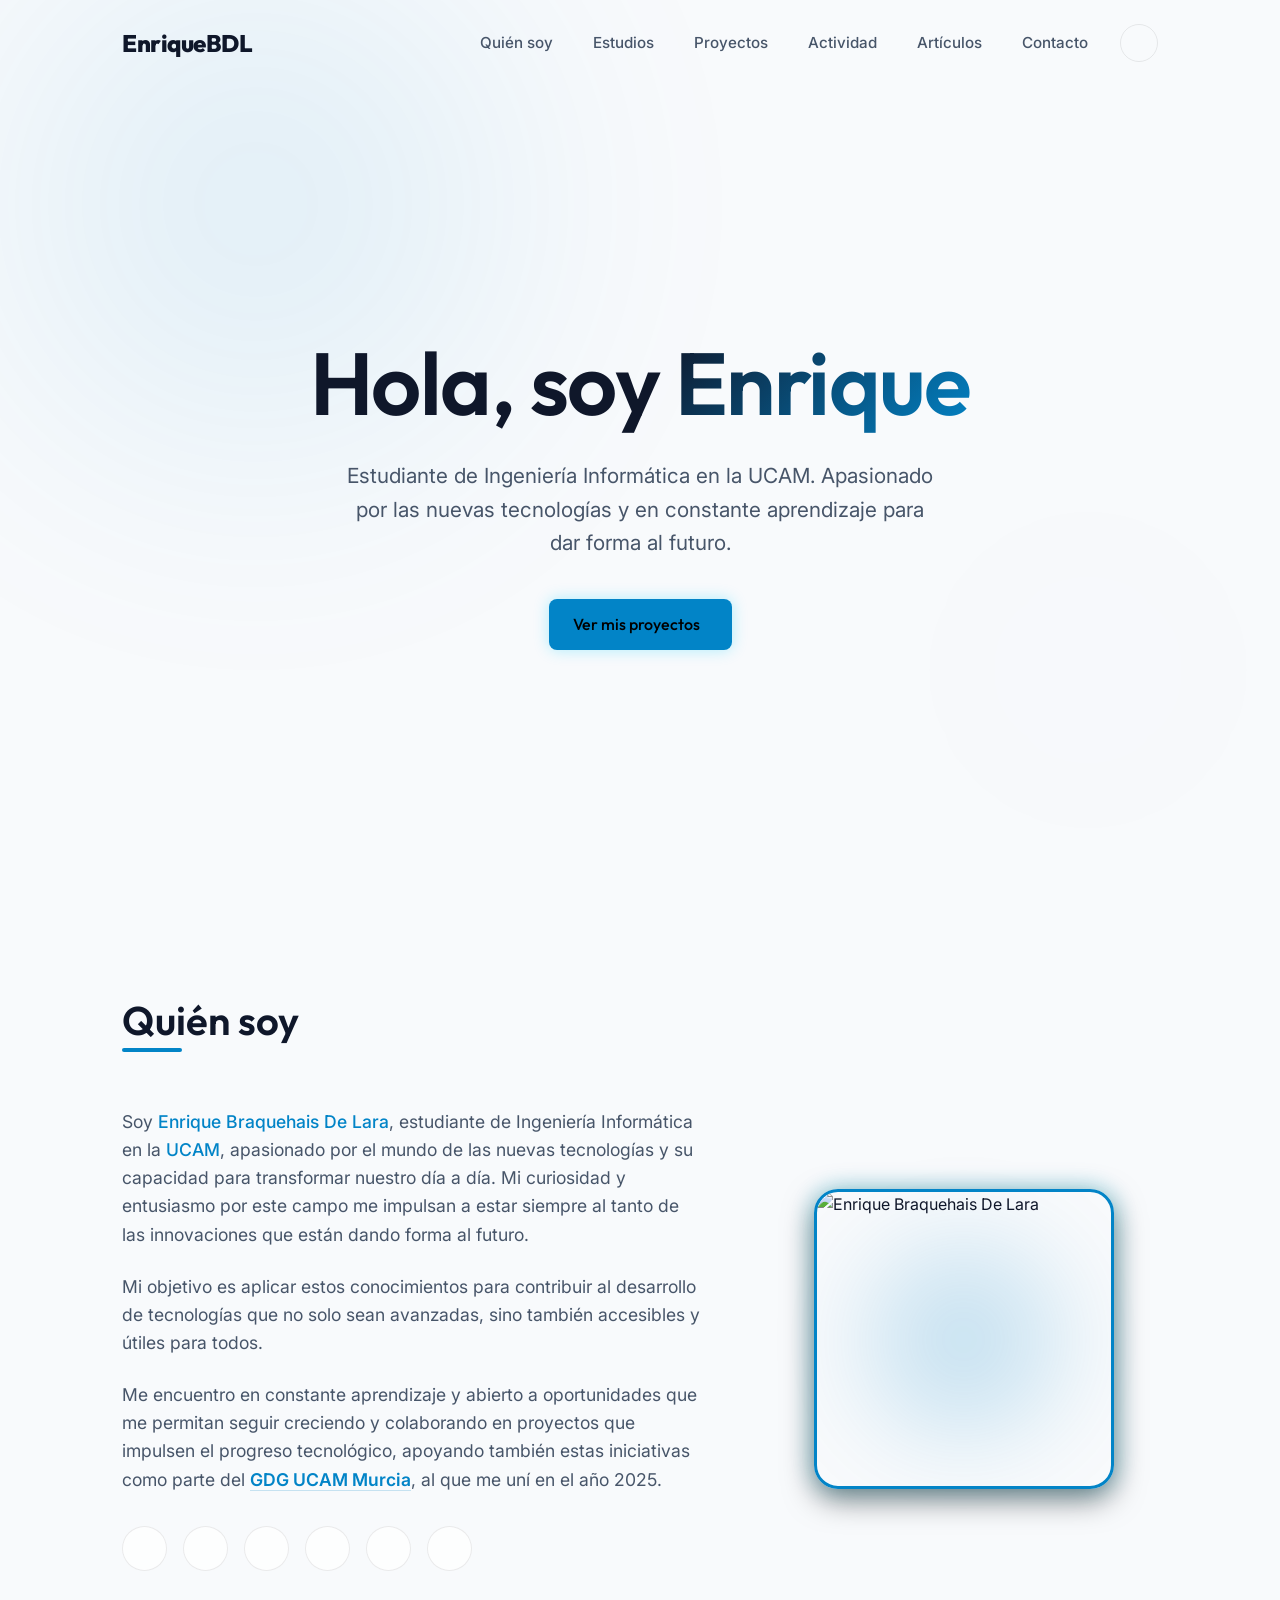
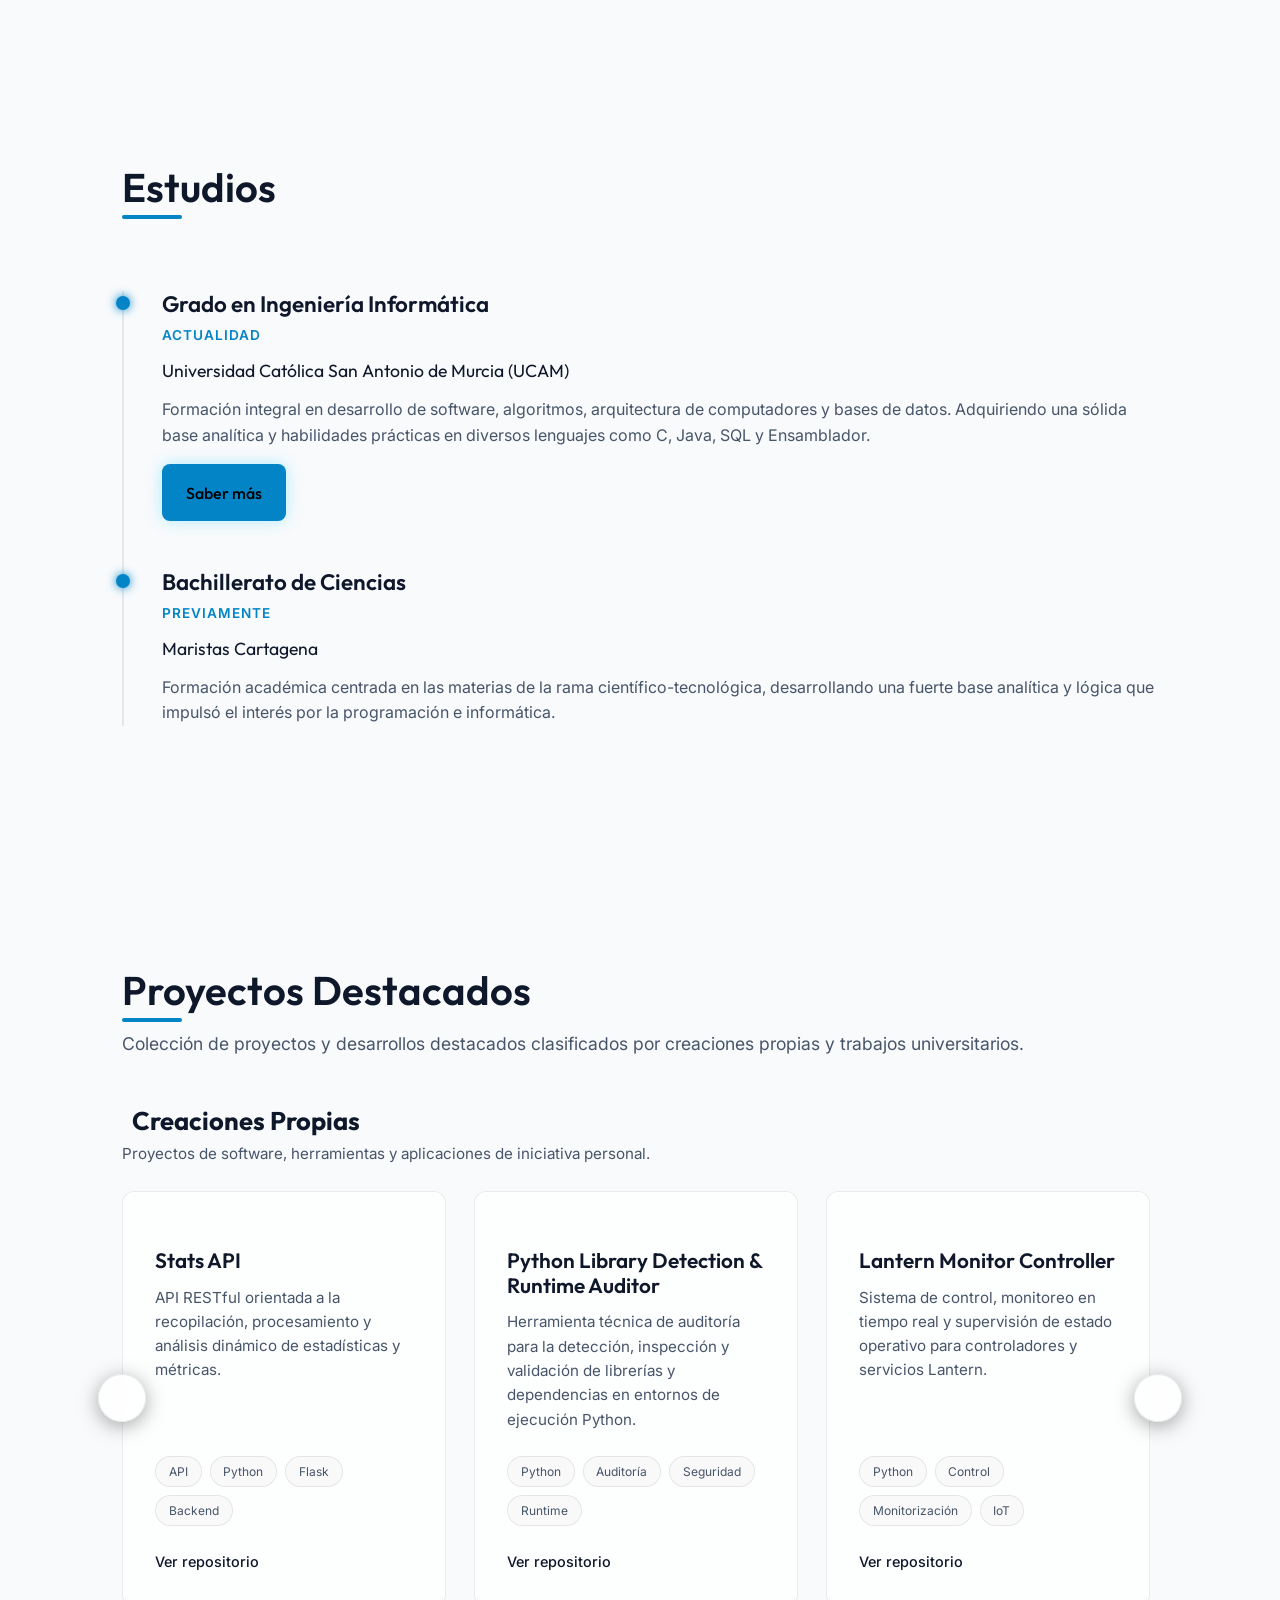
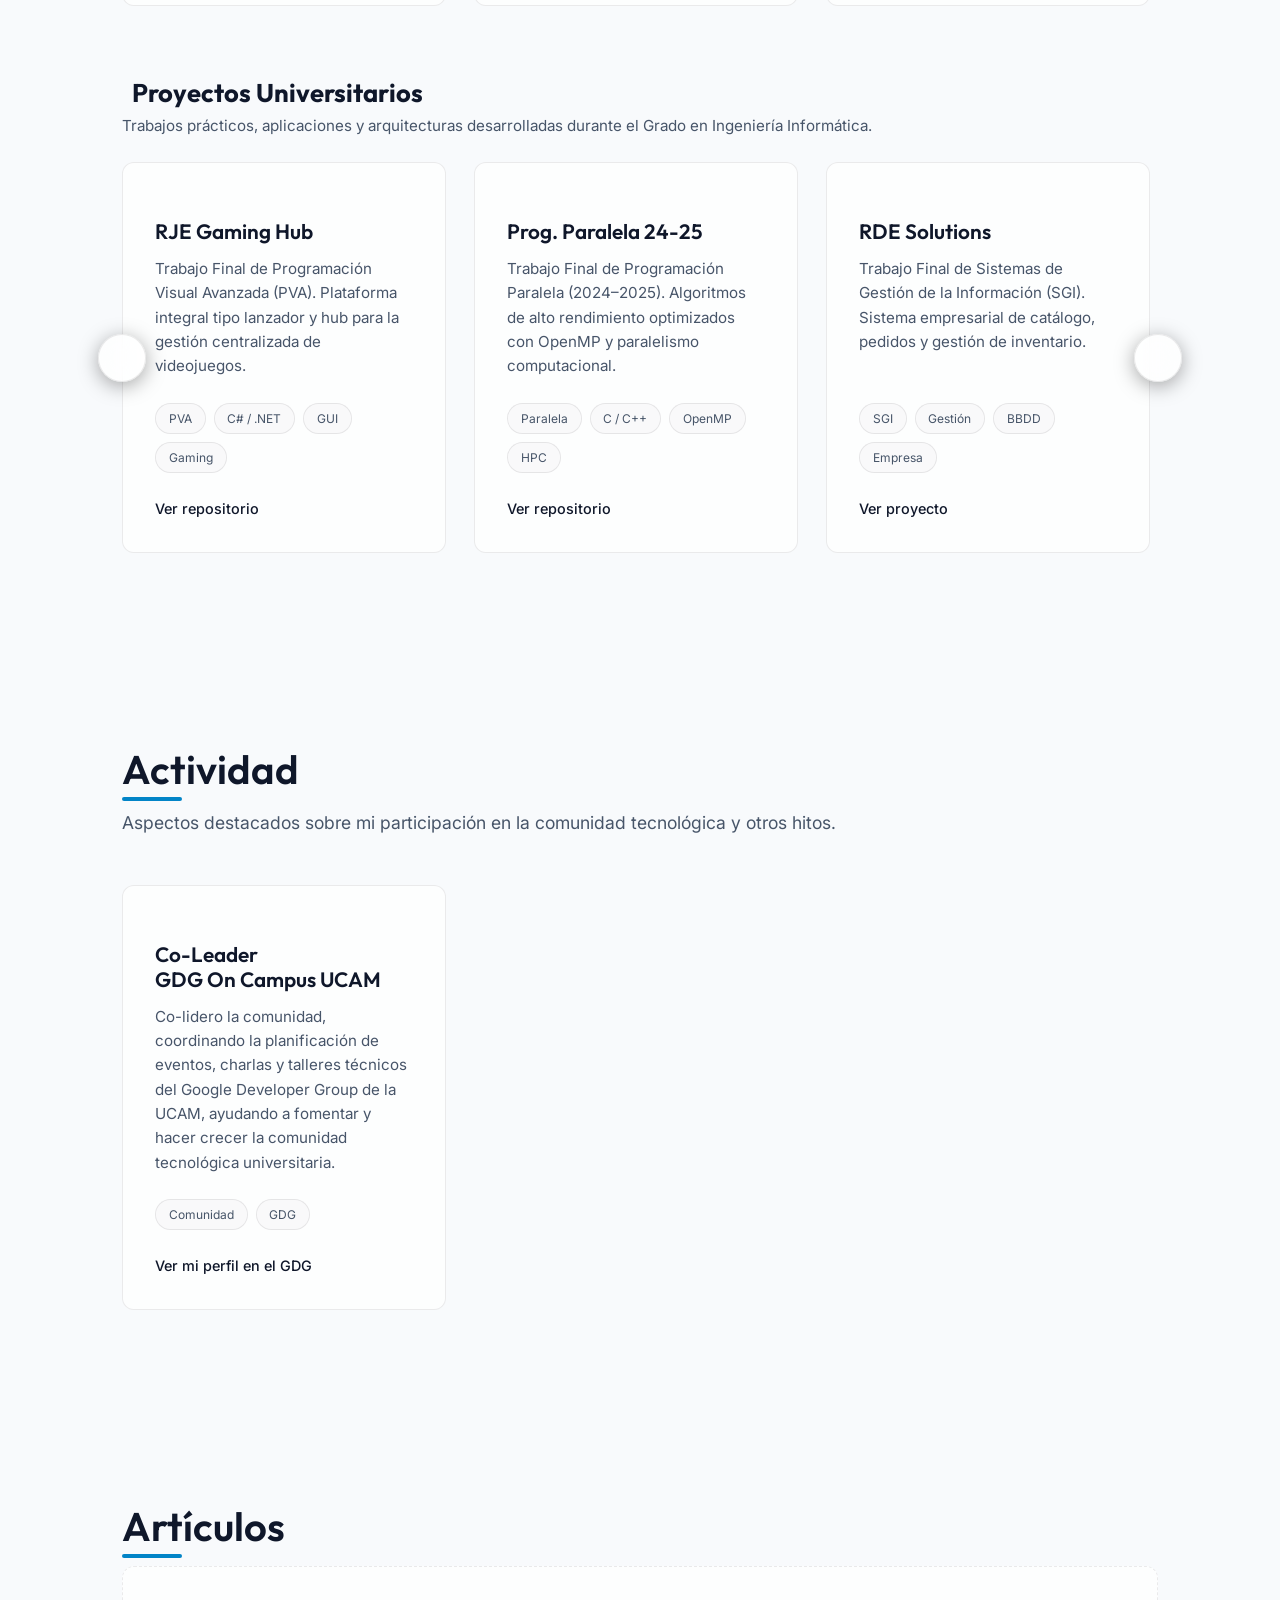
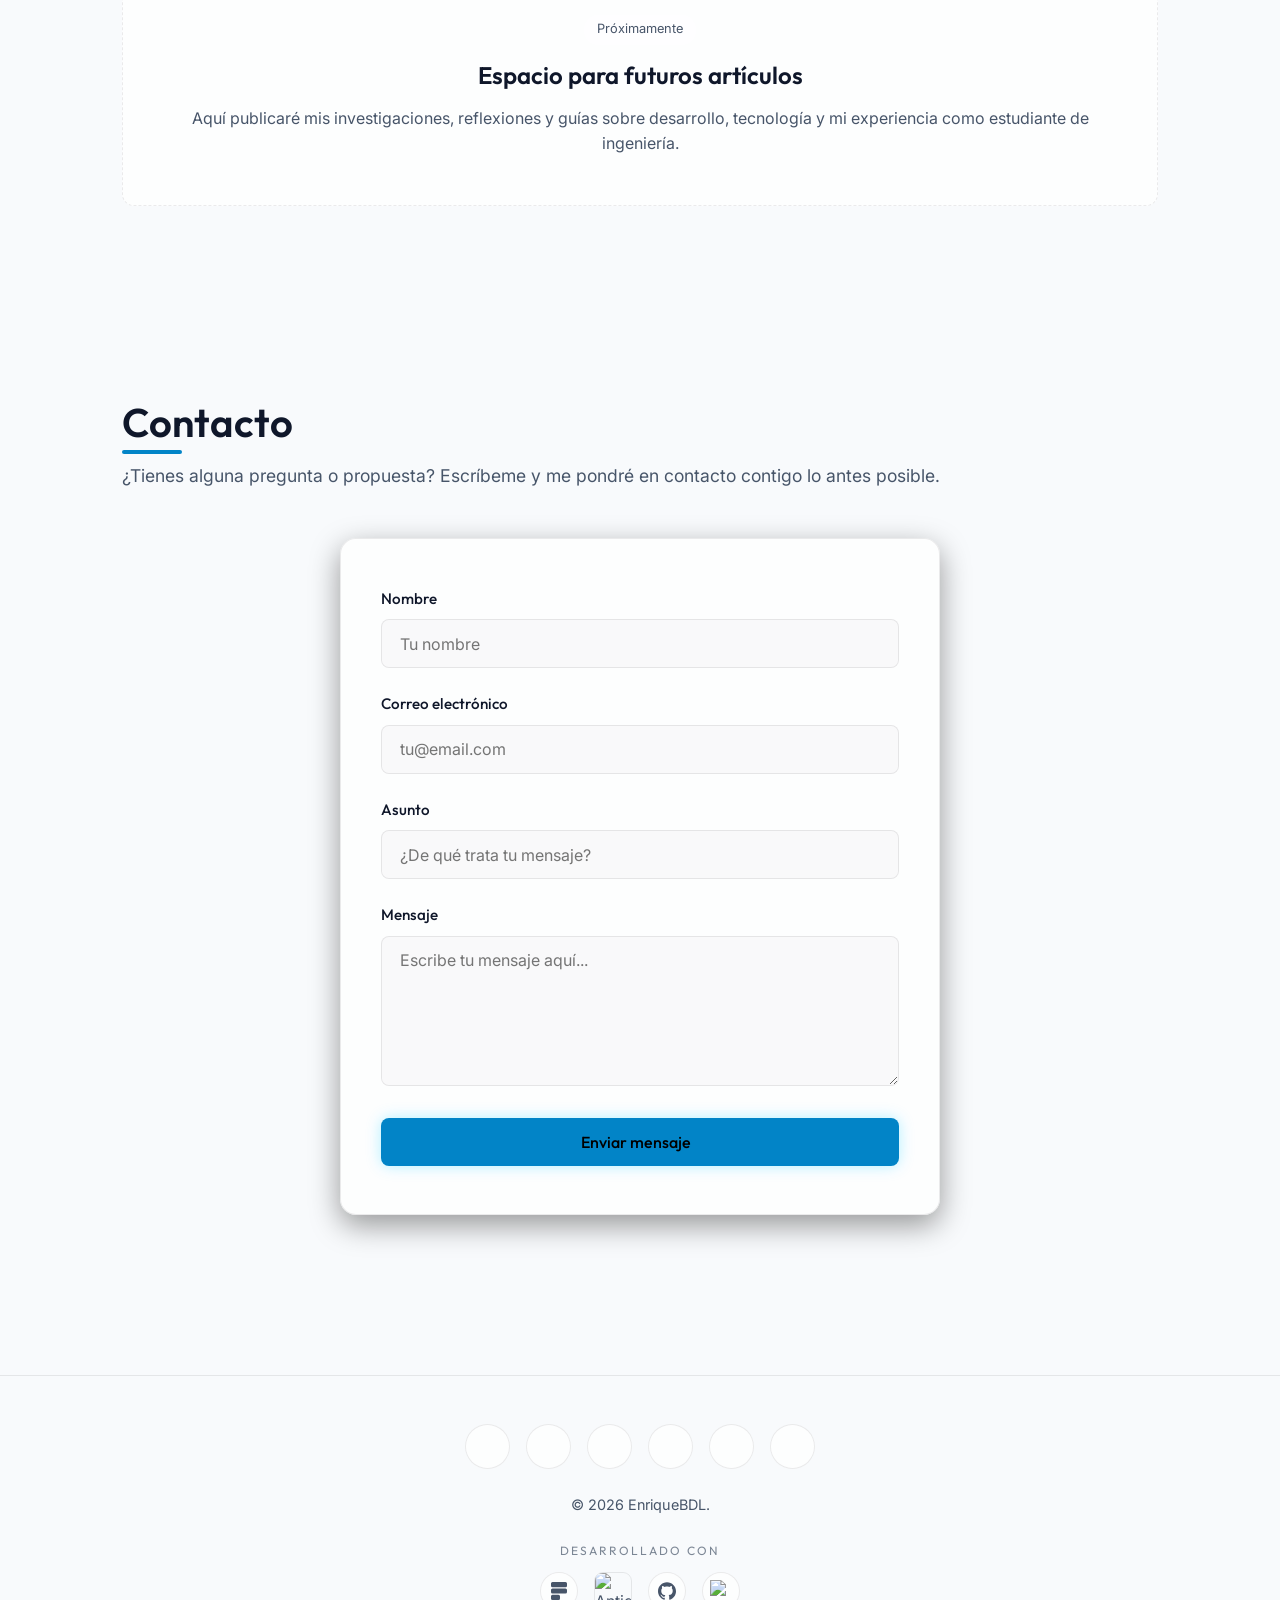
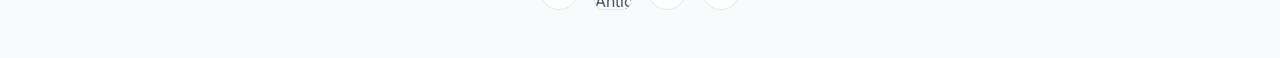
==== index.html @ fced9408 "Carruseles de proyectos" ====
<!DOCTYPE html>
<html lang="es">
<head>
    <meta charset="UTF-8">
    <meta name="viewport" content="width=device-width, initial-scale=1.0">
    <meta name="google-site-verification" content="qjMuYyLEPL7rOEUBY7zknfcZMMpp12Btb8fHAVm2Zhs" />
    <title>Enrique Braquehais De Lara | Portfolio y Perfil de Ingeniería Informática</title>
    <meta name="description" content="Portfolio oficial de Enrique Braquehais De Lara, estudiante de Ingeniería Informática en la UCAM. Explora proyectos técnicos, código en GitHub y trayectoria profesional.">
    <meta name="robots" content="index, follow, max-image-preview:large, max-snippet:-1, max-video-preview:-1">
    <link rel="canonical" href="https://enriquebdel.github.io/">

    <link rel="icon" type="image/png" sizes="48x48" href="https://enriquebdel.github.io/Media/Favicons/favicon-48.png">
    <link rel="icon" type="image/png" sizes="96x96" href="https://enriquebdel.github.io/Media/Favicons/favicon-96.png">
    <link rel="icon" type="image/png" sizes="192x192" href="https://enriquebdel.github.io/Media/Favicons/favicon-192.png">
    <link rel="icon" type="image/svg+xml" href="https://enriquebdel.github.io/Media/Favicons/favicon.svg">
    <link rel="apple-touch-icon" sizes="180x180" href="https://enriquebdel.github.io/Media/Favicons/apple-touch-icon.png">
    <link rel="shortcut icon" href="https://enriquebdel.github.io/Media/Favicons/favicon.ico">

    <meta property="og:type" content="profile">
    <meta property="og:locale" content="es_ES">
    <meta property="og:site_name" content="EnriqueBDL">
    <meta property="og:title" content="Enrique Braquehais De Lara | Portfolio y Perfil de Ingeniería Informática">
    <meta property="og:description" content="Portfolio oficial de Enrique Braquehais De Lara, estudiante de Ingeniería Informática en la UCAM. Explora proyectos técnicos, código en GitHub y perfil profesional.">
    <meta property="og:url" content="https://enriquebdel.github.io/">
    <meta property="og:image" content="https://enriquebdel.github.io/Media/Favicons/favicon-512.png">

    <meta name="twitter:card" content="summary_large_image">
    <meta name="twitter:site" content="@Enrique_BDL">
    <meta name="twitter:creator" content="@Enrique_BDL">
    <meta name="twitter:title" content="Enrique Braquehais De Lara | Portfolio y Perfil de Ingeniería Informática">
    <meta name="twitter:description" content="Portfolio oficial de Enrique Braquehais De Lara, estudiante de Ingeniería Informática en la UCAM.">
    <meta name="twitter:image" content="https://enriquebdel.github.io/Media/Favicons/favicon-512.png">

    <script type="application/ld+json">
    {
      "@context": "https://schema.org/",
      "@type": "Person",
      "name": "Enrique Braquehais De Lara",
      "alternateName": ["EnriqueBDL", "Enrique BDL"],
      "jobTitle": "Estudiante de Ingeniería Informática",
      "url": "https://enriquebdel.github.io/",
      "image": "https://encrypted-tbn0.gstatic.com/images?q=tbn:ANd9GcTKxrqDm2z5ap1THlOTz6x0X0Fo3TgKrpAV8KpBBpS99w&s=10",
      "alumniOf": {
        "@type": "CollegeOrUniversity",
        "name": "Universidad Católica San Antonio de Murcia (UCAM)"
      },
      "sameAs": [
        "https://github.com/EnriqueBDeL",
        "https://www.linkedin.com/in/enrique-braquehais-de-lara-6140a1268",
        "https://x.com/Enrique_BDL",
        "https://youtube.com/@enrique_bdl",
        "https://instagram.com/enrique__bl",
        "https://enriquebdl.taplink.ws/"
      ]
    }
    </script>
    <link rel="preconnect" href="https://fonts.googleapis.com">
    <link rel="preconnect" href="https://fonts.gstatic.com" crossorigin>
    <link href="https://fonts.googleapis.com/css2?family=Inter:wght@300;400;500&family=Outfit:wght@400;600;800&display=swap" rel="stylesheet">
    <script src="https://unpkg.com/@phosphor-icons/web"></script>
    <script src="Scripts/main.js" defer></script>
    <link rel="stylesheet" href="Estilo/styles.css">
</head>
<body>
    <aside class="dynamic-background">
        <span class="glow glow-1"></span>
        <span class="glow glow-2"></span>
    </aside>

    <nav class="navbar">
        <section class="nav-container">
            <a href="#" class="logo">EnriqueBDL</a>
            <section class="nav-right">
                <ul class="nav-links">
                    <li><a href="#quien-soy">Quién soy</a></li>
                    <li><a href="#estudios">Estudios</a></li>
                    <li><a href="#proyectos">Proyectos</a></li>
                    <li><a href="#actividad">Actividad</a></li>
                    <li><a href="#articulos">Artículos</a></li>
                    <li><a href="#contacto">Contacto</a></li>
                </ul>
                <button id="theme-toggle" class="theme-toggle-btn" aria-label="Cambiar tema">
                    <i class="ph ph-moon"></i>
                </button>
            </section>
        </section>
    </nav>

    <main>
        <section id="hero" class="hero fade-in">
            <header class="hero-content">
                <h1 class="hero-title">Hola, soy <span class="highlight">Enrique</span></h1>
                <p class="hero-subtitle">Estudiante de Ingeniería Informática en la UCAM. Apasionado por las nuevas tecnologías y en constante aprendizaje para dar forma al futuro.</p>
                <nav class="hero-cta">
                    <a href="#proyectos" class="btn btn-primary">Ver mis proyectos <i class="ph ph-arrow-right"></i></a>
                </nav>
            </header>
        </section>

        <section id="quien-soy" class="section fade-in">
            <article class="section-container">
                <h2 class="section-title">Quién soy</h2>
                <section class="about-grid">
                    <article class="about-text">
                        <p>Soy <strong>Enrique Braquehais <span id="easter-egg-trigger">D</span>e Lara</strong>, estudiante de Ingeniería Informática en la <strong>UCAM</strong>, apasionado por el mundo de las nuevas tecnologías y su capacidad para transformar nuestro día a día. Mi curiosidad y entusiasmo por este campo me impulsan a estar siempre al tanto de las innovaciones que están dando forma al futuro.</p>
                        <p>Mi objetivo es aplicar estos conocimientos para contribuir al desarrollo de tecnologías que no solo sean avanzadas, sino también accesibles y útiles para todos.</p>
                        <p>Me encuentro en constante aprendizaje y abierto a oportunidades que me permitan seguir creciendo y colaborando en proyectos que impulsen el progreso tecnológico, apoyando también estas iniciativas como parte del <a href="https://gdg.community.dev/gdg-on-campus-ucam-murcia-spain/" target="_blank" rel="noopener noreferrer">GDG UCAM Murcia</a>, al que me uní en el año 2025.</p>
                        <nav class="social-links">
                            <a href="https://github.com/EnriqueBDeL" target="_blank" title="GitHub"><i class="ph ph-github-logo"></i></a>
                            <a href="https://www.linkedin.com/in/enrique-braquehais-de-lara-6140a1268" target="_blank" title="LinkedIn"><i class="ph ph-linkedin-logo"></i></a>
                            <a href="https://x.com/Enrique_BDL" target="_blank" title="Twitter / X"><i class="ph ph-twitter-logo"></i></a>
                            <a href="https://instagram.com/enrique__bl" target="_blank" title="Instagram"><i class="ph ph-instagram-logo"></i></a>
                            <a href="https://youtube.com/@enrique_bdl" target="_blank" title="YouTube"><i class="ph ph-youtube-logo"></i></a>
                            <a href="https://enriquebdl.taplink.ws/" target="_blank" title="Taplink"><i class="ph ph-link"></i></a>
                        </nav>
                    </article>
                    <aside class="about-image-container">
                        <span class="about-image-glow"></span>
                        <img src="https://encrypted-tbn0.gstatic.com/images?q=tbn:ANd9GcTKxrqDm2z5ap1THlOTz6x0X0Fo3TgKrpAV8KpBBpS99w&s=10" alt="Enrique Braquehais De Lara" class="about-profile-img">
                    </aside>
                </section>
            </article>
        </section>

        <section id="estudios" class="section fade-in">
            <article class="section-container">
                <h2 class="section-title">Estudios</h2>
                <section class="timeline">
                    <article class="timeline-item">
                        <span class="timeline-dot"></span>
                        <section class="timeline-content">
                            <h3>Grado en Ingeniería Informática</h3>
                            <time class="timeline-date">Actualidad</time>
                            <h4>Universidad Católica San Antonio de Murcia (UCAM)</h4>
                            <p>Formación integral en desarrollo de software, algoritmos, arquitectura de computadores y bases de datos. Adquiriendo una sólida base analítica y habilidades prácticas en diversos lenguajes como C, Java, SQL y Ensamblador.</p>
                            <a href="Estructura/universidad.html" class="btn btn-primary timeline-cta-btn">Saber más <i class="ph ph-arrow-right"></i></a>
                        </section>
                    </article>
                    <article class="timeline-item">
                        <span class="timeline-dot"></span>
                        <section class="timeline-content">
                            <h3>Bachillerato de Ciencias</h3>
                            <time class="timeline-date">Previamente</time>
                            <h4>Maristas Cartagena</h4>
                            <p>Formación académica centrada en las materias de la rama científico-tecnológica, desarrollando una fuerte base analítica y lógica que impulsó el interés por la programación e informática.</p>
                        </section>
                    </article>
                </section>
            </article>
        </section>

        <section id="proyectos" class="section fade-in">
            <article class="section-container">
                <h2 class="section-title">Proyectos Destacados</h2>
                <p class="section-subtitle">Colección de proyectos y desarrollos destacados clasificados por creaciones propias y trabajos universitarios.</p>

                <!-- Carrusel 1: Creaciones Propias -->
                <section class="projects-carousel-wrapper">
                    <header class="carousel-section-header">
                        <section class="carousel-heading-group">
                            <h3 class="carousel-section-title"><i class="ph ph-sparkle"></i> Creaciones Propias</h3>
                            <p class="carousel-section-desc">Proyectos de software, herramientas y aplicaciones de iniciativa personal.</p>
                        </section>
                    </header>

                    <section class="carousel-viewport-wrapper">
                        <button type="button" class="carousel-btn prev" data-carousel="carousel-propias" aria-label="Proyecto anterior">
                            <i class="ph ph-caret-left"></i>
                        </button>

                        <section class="projects-carousel" id="carousel-propias" data-autoplay="true" data-autoplay-speed="4500" aria-label="Carrusel de creaciones propias">
                            <section class="projects-carousel-track">
                                <article class="project-card">
                                    <figure class="project-icon"><i class="ph ph-chart-line-up"></i></figure>
                                    <h3>Stats API</h3>
                                    <p>API RESTful orientada a la recopilación, procesamiento y análisis dinámico de estadísticas y métricas.</p>
                                    <aside class="project-tags">
                                        <span>API</span><span>Python</span><span>Flask</span><span>Backend</span>
                                    </aside>
                                    <a href="https://github.com/EnriqueBDeL/stats-api" target="_blank" rel="noopener noreferrer" class="project-link">Ver repositorio <i class="ph ph-arrow-up-right"></i></a>
                                </article>

                                <article class="project-card">
                                    <figure class="project-icon"><i class="ph ph-shield-check"></i></figure>
                                    <h3>Python Library Detection & Runtime Auditor</h3>
                                    <p>Herramienta técnica de auditoría para la detección, inspección y validación de librerías y dependencias en entornos de ejecución Python.</p>
                                    <aside class="project-tags">
                                        <span>Python</span><span>Auditoría</span><span>Seguridad</span><span>Runtime</span>
                                    </aside>
                                    <a href="https://github.com/EnriqueBDeL/Python-Library-Detection-Runtime-Auditor" target="_blank" rel="noopener noreferrer" class="project-link">Ver repositorio <i class="ph ph-arrow-up-right"></i></a>
                                </article>

                                <article class="project-card">
                                    <figure class="project-icon"><i class="ph ph-sliders-horizontal"></i></figure>
                                    <h3>Lantern Monitor Controller</h3>
                                    <p>Sistema de control, monitoreo en tiempo real y supervisión de estado operativo para controladores y servicios Lantern.</p>
                                    <aside class="project-tags">
                                        <span>Python</span><span>Control</span><span>Monitorización</span><span>IoT</span>
                                    </aside>
                                    <a href="https://github.com/EnriqueBDeL/Lantern-Monitor-Controller" target="_blank" rel="noopener noreferrer" class="project-link">Ver repositorio <i class="ph ph-arrow-up-right"></i></a>
                                </article>

                                <article class="project-card">
                                    <figure class="project-icon"><i class="ph ph-globe"></i></figure>
                                    <h3>EB Web</h3>
                                    <p>Sitio web y portfolio personal oficial de ingeniería informática, con arquitectura semántica HTML5, modo oscuro/claro y alto rendimiento.</p>
                                    <aside class="project-tags">
                                        <span>HTML5</span><span>CSS3</span><span>JavaScript</span><span>Portfolio</span>
                                    </aside>
                                    <a href="https://github.com/EnriqueBDeL/EnriqueBDeL.github.io" target="_blank" rel="noopener noreferrer" class="project-link">Ver repositorio <i class="ph ph-arrow-up-right"></i></a>
                                </article>
                            </section>
                        </section>

                        <button type="button" class="carousel-btn next" data-carousel="carousel-propias" aria-label="Proyecto siguiente">
                            <i class="ph ph-caret-right"></i>
                        </button>
                    </section>
                </section>

                <!-- Carrusel 2: Proyectos Universitarios -->
                <section class="projects-carousel-wrapper">
                    <header class="carousel-section-header">
                        <section class="carousel-heading-group">
                            <h3 class="carousel-section-title"><i class="ph ph-graduation-cap"></i> Proyectos Universitarios</h3>
                            <p class="carousel-section-desc">Trabajos prácticos, aplicaciones y arquitecturas desarrolladas durante el Grado en Ingeniería Informática.</p>
                        </section>
                    </header>

                    <section class="carousel-viewport-wrapper">
                        <button type="button" class="carousel-btn prev" data-carousel="carousel-uni" aria-label="Proyecto anterior">
                            <i class="ph ph-caret-left"></i>
                        </button>

                        <section class="projects-carousel" id="carousel-uni" data-autoplay="true" data-autoplay-speed="4000" aria-label="Carrusel de proyectos universitarios">
                            <section class="projects-carousel-track">
                                <article class="project-card">
                                    <figure class="project-icon"><i class="ph ph-game-controller"></i></figure>
                                    <h3>RJE Gaming Hub</h3>
                                    <p>Trabajo Final de Programación Visual Avanzada (PVA). Plataforma integral tipo lanzador y hub para la gestión centralizada de videojuegos.</p>
                                    <aside class="project-tags">
                                        <span>PVA</span><span>C# / .NET</span><span>GUI</span><span>Gaming</span>
                                    </aside>
                                    <a href="https://github.com/EnriqueBDeL/RJE-Gaming-Hub--Trabajo_Final_PVA-" target="_blank" rel="noopener noreferrer" class="project-link">Ver repositorio <i class="ph ph-arrow-up-right"></i></a>
                                </article>

                                <article class="project-card">
                                    <figure class="project-icon"><i class="ph ph-cpu"></i></figure>
                                    <h3>Prog. Paralela 24-25</h3>
                                    <p>Trabajo Final de Programación Paralela (2024–2025). Algoritmos de alto rendimiento optimizados con OpenMP y paralelismo computacional.</p>
                                    <aside class="project-tags">
                                        <span>Paralela</span><span>C / C++</span><span>OpenMP</span><span>HPC</span>
                                    </aside>
                                    <a href="https://github.com/EnriqueBDeL/Trabajo-Final-Programacion-Paralela-2024--2025" target="_blank" rel="noopener noreferrer" class="project-link">Ver repositorio <i class="ph ph-arrow-up-right"></i></a>
                                </article>

                                <article class="project-card">
                                    <figure class="project-icon"><i class="ph ph-shopping-cart"></i></figure>
                                    <h3>RDE Solutions</h3>
                                    <p>Trabajo Final de Sistemas de Gestión de la Información (SGI). Sistema empresarial de catálogo, pedidos y gestión de inventario.</p>
                                    <aside class="project-tags">
                                        <span>SGI</span><span>Gestión</span><span>BBDD</span><span>Empresa</span>
                                    </aside>
                                    <a href="https://github.com/EnriqueBDeL/RDE-Solutions--Trabajo-Final-SGI" target="_blank" rel="noopener noreferrer" class="project-link">Ver proyecto <i class="ph ph-arrow-up-right"></i></a>
                                </article>

                                <article class="project-card">
                                    <figure class="project-icon"><i class="ph ph-brain"></i></figure>
                                    <h3>Sistemas Inteligentes</h3>
                                    <p>Práctica Final de Inteligencia Artificial centrada en algoritmos de búsqueda heurística, optimización y toma de decisiones.</p>
                                    <aside class="project-tags">
                                        <span>IA</span><span>Heurística</span><span>Algoritmos</span><span>Sistemas Inteligentes</span>
                                    </aside>
                                    <a href="https://github.com/EnriqueBDeL/Practica-Final-Sistemas-Inteligentes" target="_blank" rel="noopener noreferrer" class="project-link">Ver repositorio <i class="ph ph-arrow-up-right"></i></a>
                                </article>

                                <article class="project-card">
                                    <figure class="project-icon"><i class="ph ph-clock"></i></figure>
                                    <h3>Cronixis</h3>
                                    <p>Trabajo Final de Soluciones Informáticas para la Empresa (SIE). Plataforma de gestión, asignación de tareas y planificación temporal.</p>
                                    <aside class="project-tags">
                                        <span>SIE</span><span>Productividad</span><span>Planificación</span><span>Empresa</span>
                                    </aside>
                                    <a href="https://github.com/EnriqueBDeL/Cronixis--Trabajo-Final-SIE" target="_blank" rel="noopener noreferrer" class="project-link">Ver proyecto <i class="ph ph-arrow-up-right"></i></a>
                                </article>

                                <article class="project-card">
                                    <figure class="project-icon"><i class="ph ph-soccer-ball"></i></figure>
                                    <h3>App Club Football</h3>
                                    <p>Trabajo Final de Programación Orientada a Objetos (POO). Sistema estructurado para la administración deportiva de plantillas y clubes.</p>
                                    <aside class="project-tags">
                                        <span>POO</span><span>Java</span><span>Patrones de Diseño</span><span>Gestión</span>
                                    </aside>
                                    <a href="https://github.com/EnriqueBDeL/Trabajo-Final-POO" target="_blank" rel="noopener noreferrer" class="project-link">Ver repositorio <i class="ph ph-arrow-up-right"></i></a>
                                </article>

                                <article class="project-card">
                                    <figure class="project-icon"><i class="ph ph-network"></i></figure>
                                    <h3>Trabajo Final DAD1</h3>
                                    <p>Trabajo Final de Desarrollo de Aplicaciones Distribuidas 1. Comunicación en red distribuida y arquitectura cliente-servidor mediante sockets.</p>
                                    <aside class="project-tags">
                                        <span>DAD1</span><span>Sockets</span><span>Java</span><span>Distribuido</span>
                                    </aside>
                                    <a href="https://github.com/EnriqueBDeL/Trabajo-Final-DAD1" target="_blank" rel="noopener noreferrer" class="project-link">Ver repositorio <i class="ph ph-arrow-up-right"></i></a>
                                </article>

                                <article class="project-card">
                                    <figure class="project-icon"><i class="ph ph-plugs-connected"></i></figure>
                                    <h3>Práctica RMI</h3>
                                    <p>Sistema distribuido basado en Remote Method Invocation (RMI) en Java para invocación y concurrencia de métodos remotos.</p>
                                    <aside class="project-tags">
                                        <span>Java RMI</span><span>Distribuido</span><span>RPC</span><span>Concurrencia</span>
                                    </aside>
                                    <a href="https://github.com/EnriqueBDeL/Practica-RMI" target="_blank" rel="noopener noreferrer" class="project-link">Ver repositorio <i class="ph ph-arrow-up-right"></i></a>
                                </article>

                                <article class="project-card">
                                    <figure class="project-icon"><i class="ph ph-tree-structure"></i></figure>
                                    <h3>Proyecto Final DAD2</h3>
                                    <p>Trabajo Final de Desarrollo de Aplicaciones Distribuidas 2. Arquitectura orientada a servicios, persistencia y comunicación distribuida avanzada.</p>
                                    <aside class="project-tags">
                                        <span>DAD2</span><span>Arquitectura Distribuida</span><span>Backend</span><span>Servicios</span>
                                    </aside>
                                    <a href="https://github.com/EnriqueBDeL/Proyecto-Final-DAD2" target="_blank" rel="noopener noreferrer" class="project-link">Ver repositorio <i class="ph ph-arrow-up-right"></i></a>
                                </article>

                                <article class="project-card">
                                    <figure class="project-icon"><i class="ph ph-cloud-check"></i></figure>
                                    <h3>Proyecto Final DAD2 SW-REST</h3>
                                    <p>Implementación de servicios web RESTful distribuidos con contratos de API, autenticación y persistencia de datos.</p>
                                    <aside class="project-tags">
                                        <span>DAD2</span><span>REST API</span><span>Web Services</span><span>HTTP / JSON</span>
                                    </aside>
                                    <a href="https://github.com/EnriqueBDeL/Proyecto-Final-DAD2-SW-REST" target="_blank" rel="noopener noreferrer" class="project-link">Ver repositorio <i class="ph ph-arrow-up-right"></i></a>
                                </article>

                                <article class="project-card">
                                    <figure class="project-icon"><i class="ph ph-lightning"></i></figure>
                                    <h3>Prog. Paralela 25-26</h3>
                                    <p>Trabajo Final de Programación Paralela (2025–2026). Aceleración computacional avanzada sobre GPU con CUDA y optimizaciones en memoria compartida.</p>
                                    <aside class="project-tags">
                                        <span>Paralela</span><span>CUDA</span><span>OpenMP</span><span>GPU Computing</span>
                                    </aside>
                                    <a href="https://github.com/EnriqueBDeL/Trabajo-Final-Programacion-Paralela-2025--2026" target="_blank" rel="noopener noreferrer" class="project-link">Ver repositorio <i class="ph ph-arrow-up-right"></i></a>
                                </article>
                            </section>
                        </section>

                        <button type="button" class="carousel-btn next" data-carousel="carousel-uni" aria-label="Proyecto siguiente">
                            <i class="ph ph-caret-right"></i>
                        </button>
                    </section>
                </section>
            </article>
        </section>

        <section id="actividad" class="section fade-in">
            <article class="section-container">
                <h2 class="section-title">Actividad</h2>
                <p class="section-subtitle">Aspectos destacados sobre mi participación en la comunidad tecnológica y otros hitos.</p>
                <section class="projects-grid">
                    <article class="project-card">
                        <figure class="project-icon"><i class="ph ph-users-three"></i></figure>
                        <h3>Co-Leader <br> GDG On Campus UCAM</h3>
                        <p>Co-lidero la comunidad, coordinando la planificación de eventos, charlas y talleres técnicos del Google Developer Group de la UCAM, ayudando a fomentar y hacer crecer la comunidad tecnológica universitaria.</p>
                        <aside class="project-tags">
                            <span>Comunidad</span><span>GDG</span>
                        </aside>
                        <a href="Estructura/gdg.html" class="project-link">Ver mi perfil en el GDG <i class="ph ph-arrow-right"></i></a>
                    </article>
                </section>
            </article>
        </section>

        <section id="articulos" class="section fade-in">
            <article class="section-container">
                <h2 class="section-title">Artículos</h2>
                <section class="articles-grid">
                    <article class="article-placeholder">
                        <section class="article-content">
                            <time class="article-date">Próximamente</time>
                            <h3>Espacio para futuros artículos</h3>
                            <p>Aquí publicaré mis investigaciones, reflexiones y guías sobre desarrollo, tecnología y mi experiencia como estudiante de ingeniería.</p>
                        </section>
                    </article>
                </section>
            </article>
        </section>

        <section id="contacto" class="section fade-in">
            <article class="section-container">
                <h2 class="section-title">Contacto</h2>
                <p class="section-subtitle">¿Tienes alguna pregunta o propuesta? Escríbeme y me pondré en contacto contigo lo antes posible.</p>
                <section class="contact-container">
                    <form action="https://formspree.io/f/xbdnbegb" method="POST" class="contact-form">
                        <section class="form-group">
                            <label for="name" class="form-label">Nombre</label>
                            <input type="text" id="name" name="name" class="form-input" placeholder="Tu nombre" required>
                        </section>
                        <section class="form-group">
                            <label for="email" class="form-label">Correo electrónico</label>
                            <input type="email" id="email" name="_replyto" class="form-input" placeholder="tu@email.com" required>
                        </section>
                        <section class="form-group">
                            <label for="subject" class="form-label">Asunto</label>
                            <input type="text" id="subject" name="subject" class="form-input" placeholder="¿De qué trata tu mensaje?" required>
                        </section>
                        <section class="form-group">
                            <label for="message" class="form-label">Mensaje</label>
                            <textarea id="message" name="message" class="form-textarea" placeholder="Escribe tu mensaje aquí..." required></textarea>
                        </section>
                        <button type="submit" class="btn btn-primary form-btn">Enviar mensaje <i class="ph ph-paper-plane-tilt"></i></button>
                    </form>
                </section>
            </article>
        </section>
    </main>

    <footer>
        <section class="footer-container">
            <nav class="social-links">
                <a href="https://github.com/EnriqueBDeL" target="_blank" title="GitHub"><i class="ph ph-github-logo"></i></a>
                <a href="https://www.linkedin.com/in/enrique-braquehais-de-lara-6140a1268" target="_blank" title="LinkedIn"><i class="ph ph-linkedin-logo"></i></a>
                <a href="https://x.com/Enrique_BDL" target="_blank" title="Twitter / X"><i class="ph ph-twitter-logo"></i></a>
                <a href="https://instagram.com/enrique__bl" target="_blank" title="Instagram"><i class="ph ph-instagram-logo"></i></a>
                <a href="https://youtube.com/@enrique_bdl" target="_blank" title="YouTube"><i class="ph ph-youtube-logo"></i></a>
                <a href="https://enriquebdl.taplink.ws/" target="_blank" title="Taplink"><i class="ph ph-link"></i></a>
            </nav>
            <p>&copy; 2026 EnriqueBDL. </p>
            <section class="developed-by">
                <span>Desarrollado con</span>
                <section class="tool-logos">
                    <a href="https://formspree.io" target="_blank" title="Formspree">
                        <svg role="img" viewBox="0 0 24 24" xmlns="http://www.w3.org/2000/svg"><title>Formspree</title><path d="M1.333 2a2 2 0 0 1 2-2h17.334a2 2 0 0 1 2 2v2.857a2 2 0 0 1-2 2H3.333a2 2 0 0 1-2-2zm0 8.571a2 2 0 0 1 2-2h17.334a2 2 0 0 1 2 2v2.858a2 2 0 0 1-2 2H3.333a2 2 0 0 1-2-2zm2 6.572a2 2 0 0 0-2 2V22a2 2 0 0 0 2 2h8a2 2 0 0 0 2-2v-2.857a2 2 0 0 0-2-2z"/></svg>
                    </a>
                    <a href="https://antigravity.google/product/antigravity-ide" target="_blank" title="Antigravity IDE" class="antigravity-link">
                        <img src="Media/Footer/antigravity.png" alt="Antigravity IDE">
                    </a>
                    <a href="https://github.com" target="_blank" title="GitHub">
                        <svg role="img" viewBox="0 0 24 24" xmlns="http://www.w3.org/2000/svg"><title>GitHub</title><path d="M12 .297c-6.63 0-12 5.373-12 12 0 5.303 3.438 9.8 8.205 11.385.6.113.82-.258.82-.577 0-.285-.01-1.04-.015-2.04-3.338.724-4.042-1.61-4.042-1.61C4.422 18.07 3.633 17.7 3.633 17.7c-1.087-.744.084-.729.084-.729 1.205.084 1.838 1.236 1.838 1.236 1.07 1.835 2.809 1.305 3.495.998.108-.776.417-1.305.76-1.605-2.665-.3-5.466-1.332-5.466-5.93 0-1.31.465-2.38 1.235-3.22-.135-.303-.54-1.523.105-3.176 0 0 1.005-.322 3.3 1.23.96-.267 1.98-.399 3-.405 1.02.006 2.04.138 3 .405 2.28-1.552 3.285-1.23 3.285-1.23.645 1.653.24 2.873.12 3.176.765.84 1.23 1.91 1.23 3.22 0 4.61-2.805 5.625-5.475 5.92.42.36.81 1.096.81 2.22 0 1.606-.015 2.896-.015 3.286 0 .315.21.69.825.57C20.565 22.092 24 17.592 24 12.297c0-6.627-5.373-12-12-12"/></svg>
                    </a>
                    <a href="https://search.google.com/search-console/about" target="_blank" title="Google Search Console" class="gsc-link">
                        <img src="Media/Footer/google-search-console.png" alt="Google Search Console">
                    </a>
                </section>
            </section>
        </section>
    </footer>

</body>
</html>
---- Estilo/styles.css ----
:root {
    
    --color-bg-dark: #0a0a0c;
    --color-bg-card: rgba(20, 25, 35, 0.6);
    --color-brand-blue: #003366;
    --color-brand-accent: #00d2ff;
    --color-brand-accent-hover: #33ddff;
    --color-text-main: #f0f4f8;
    --color-text-muted: #94a3b8;
    --color-border: rgba(255, 255, 255, 0.08);
    --color-navbar-bg: rgba(10, 10, 12, 0.7);
    --color-bg-card-hover: rgba(25, 30, 45, 0.8);
    --color-border-hover: rgba(255, 255, 255, 0.15);
    --color-badge-bg: rgba(0, 51, 102, 0.5);
    --color-badge-border: rgba(0, 210, 255, 0.3);
    --color-highlight-start: #ffffff;
    
    
    --font-sans: 'Inter', sans-serif;
    --font-heading: 'Outfit', sans-serif;
    
    
    --transition-fast: 0.2s ease;
    --transition-smooth: 0.4s cubic-bezier(0.16, 1, 0.3, 1);
}

:root.light-mode {
    --color-bg-dark: #f8fafc;
    --color-bg-card: rgba(255, 255, 255, 0.75);
    --color-brand-blue: rgba(2, 132, 199, 0.08);
    --color-brand-accent: #0284c7;
    --color-brand-accent-hover: #0369a1;
    --color-text-main: #0f172a;
    --color-text-muted: #475569;
    --color-border: rgba(0, 0, 0, 0.08);
    --color-navbar-bg: rgba(248, 250, 252, 0.85);
    --color-bg-card-hover: rgba(255, 255, 255, 0.95);
    --color-border-hover: rgba(0, 0, 0, 0.12);
    --color-badge-bg: rgba(2, 132, 199, 0.08);
    --color-badge-border: rgba(2, 132, 199, 0.2);
    --color-highlight-start: var(--color-text-main);
}

:root.light-mode .glow {
    opacity: 0.12;
}


* {
    margin: 0;
    padding: 0;
    box-sizing: border-box;
    scroll-behavior: smooth;
}

body {
    font-family: var(--font-sans);
    background-color: var(--color-bg-dark);
    color: var(--color-text-main);
    line-height: 1.6;
    overflow-x: hidden;
    position: relative;
}

h1, h2, h3, h4, h5, h6 {
    font-family: var(--font-heading);
    font-weight: 600;
    line-height: 1.2;
}

a {
    color: inherit;
    text-decoration: none;
    transition: color var(--transition-fast);
}

ul {
    list-style: none;
}


.dynamic-background {
    position: fixed;
    top: 0;
    left: 0;
    width: 100vw;
    height: 100vh;
    z-index: -1;
    overflow: hidden;
    pointer-events: none;
}

.glow {
    position: absolute;
    border-radius: 50%;
    filter: blur(120px);
    opacity: 0.25;
    animation: drift 15s infinite alternate ease-in-out;
}

.glow-1 {
    width: 60vw;
    height: 60vw;
    background: radial-gradient(circle, var(--color-brand-accent) 0%, transparent 70%);
    top: -20%;
    left: -10%;
}

.glow-2 {
    width: 50vw;
    height: 50vw;
    background: radial-gradient(circle, var(--color-brand-blue) 0%, transparent 70%);
    bottom: -10%;
    right: -10%;
    animation-delay: -5s;
}

@keyframes drift {
    0% { transform: translate(0, 0) scale(1); }
    100% { transform: translate(30px, 50px) scale(1.1); }
}


.navbar {
    position: fixed;
    top: 0;
    left: 0;
    width: 100%;
    padding: 1.5rem 0;
    z-index: 100;
    transition: all var(--transition-smooth);
}

.navbar.scrolled {
    padding: 1rem 0;
    background: var(--color-navbar-bg);
    backdrop-filter: blur(12px);
    -webkit-backdrop-filter: blur(12px);
    border-bottom: 1px solid var(--color-border);
}

.nav-container {
    max-width: 1100px;
    margin: 0 auto;
    padding: 0 2rem;
    display: flex;
    justify-content: space-between;
    align-items: center;
}

.logo {
    font-family: var(--font-heading);
    font-size: 1.5rem;
    font-weight: 800;
    letter-spacing: -0.5px;
    color: var(--color-text-main);
}

.nav-right {
    display: flex;
    align-items: center;
    gap: 2rem;
}

.theme-toggle-btn {
    background: transparent;
    border: 1px solid var(--color-border);
    color: var(--color-text-main);
    width: 38px;
    height: 38px;
    border-radius: 50%;
    display: flex;
    align-items: center;
    justify-content: center;
    cursor: pointer;
    font-size: 1.2rem;
    transition: all var(--transition-fast);
    padding: 0;
}

.theme-toggle-btn:hover {
    background: rgba(255, 255, 255, 0.05);
    border-color: var(--color-brand-accent);
    color: var(--color-brand-accent);
    transform: scale(1.05);
}

:root.light-mode .theme-toggle-btn:hover {
    background: rgba(0, 0, 0, 0.05);
}

.nav-links {
    display: flex;
    gap: 2.5rem;
}

.nav-links a {
    font-size: 0.95rem;
    font-weight: 500;
    color: var(--color-text-muted);
    position: relative;
}

.nav-links a:hover {
    color: var(--color-text-main);
}

.nav-links a::after {
    content: '';
    position: absolute;
    bottom: -4px;
    left: 0;
    width: 0%;
    height: 2px;
    background: var(--color-brand-accent);
    transition: width var(--transition-fast);
}

.nav-links a:hover::after {
    width: 100%;
}


.section {
    padding: 6rem 0;
}

.section-container {
    max-width: 1100px;
    margin: 0 auto;
    padding: 0 2rem;
}

.section-title {
    font-size: 2.5rem;
    margin-bottom: 1rem;
    position: relative;
    display: inline-block;
}

.section-title::after {
    content: '';
    position: absolute;
    bottom: -8px;
    left: 0;
    width: 60px;
    height: 4px;
    background: var(--color-brand-accent);
    border-radius: 2px;
}

.section-subtitle {
    color: var(--color-text-muted);
    font-size: 1.1rem;
    margin-bottom: 3rem;
}


.fade-in {
    opacity: 0;
    transform: translateY(30px);
    transition: opacity 0.8s ease-out, transform 0.8s ease-out;
}

.fade-in.visible {
    opacity: 1;
    transform: translateY(0);
}


.btn {
    display: inline-flex;
    align-items: center;
    gap: 0.5rem;
    padding: 0.8rem 1.5rem;
    border-radius: 8px;
    font-weight: 500;
    font-family: var(--font-heading);
    cursor: pointer;
    transition: all var(--transition-fast);
}

.btn i {
    font-size: 1.2rem;
}

.btn-primary {
    background: var(--color-brand-accent);
    color: #000;
    box-shadow: 0 0 15px rgba(0, 210, 255, 0.3);
}

.btn-primary:hover {
    background: var(--color-brand-accent-hover);
    transform: translateY(-2px);
    box-shadow: 0 0 25px rgba(0, 210, 255, 0.5);
}

.btn-outline {
    background: transparent;
    border: 1px solid var(--color-border);
    color: var(--color-text-main);
}

.btn-outline:hover {
    background: rgba(255, 255, 255, 0.05);
    border-color: var(--color-brand-accent);
}


.hero {
    min-height: 100vh;
    display: flex;
    align-items: center;
    padding-top: 5rem; 
}

.hero-content {
    max-width: 800px;
    margin: 0 auto;
    padding: 0 2rem;
    text-align: center;
}

.badge {
    display: inline-block;
    padding: 0.4rem 1rem;
    background: var(--color-badge-bg);
    border: 1px solid var(--color-badge-border);
    color: var(--color-brand-accent);
    border-radius: 50px;
    font-size: 0.85rem;
    font-weight: 600;
    margin-bottom: 1.5rem;
    letter-spacing: 0.5px;
}

.hero-title {
    font-size: clamp(3rem, 8vw, 5.5rem);
    letter-spacing: -1.5px;
    margin-bottom: 1.5rem;
}

.highlight {
    background: linear-gradient(135deg, var(--color-highlight-start) 0%, var(--color-brand-accent) 100%);
    -webkit-background-clip: text;
    -webkit-text-fill-color: transparent;
    background-clip: text;
}

.hero-subtitle {
    font-size: clamp(1.1rem, 2vw, 1.3rem);
    color: var(--color-text-muted);
    margin-bottom: 2.5rem;
    max-width: 600px;
    margin-left: auto;
    margin-right: auto;
}

.hero-cta {
    display: flex;
    justify-content: center;
    gap: 1rem;
}


.about-grid {
    margin-top: 3rem;
    display: grid;
    grid-template-columns: 1.5fr 1fr;
    gap: 4rem;
    align-items: center;
}

.about-text p {
    color: var(--color-text-muted);
    font-size: 1.1rem;
    margin-bottom: 1.5rem;
}

.about-text strong {
    color: var(--color-brand-accent);
    font-weight: 500;
}

.about-text a {
    color: var(--color-brand-accent);
    font-weight: 600;
    text-decoration: none;
    border-bottom: 1.5px solid var(--color-badge-border);
    transition: all var(--transition-fast);
}

.about-text a:hover {
    color: var(--color-brand-accent-hover);
    border-bottom-color: var(--color-brand-accent-hover);
}

.social-links {
    display: flex;
    gap: 1rem;
    margin-top: 2rem;
}

.social-links a {
    display: flex;
    align-items: center;
    justify-content: center;
    width: 45px;
    height: 45px;
    border-radius: 50%;
    background: var(--color-bg-card);
    border: 1px solid var(--color-border);
    font-size: 1.5rem;
    transition: all var(--transition-fast);
}

.social-links a:hover {
    background: var(--color-brand-accent);
    color: #000;
    transform: translateY(-3px);
}

.about-stats {
    display: grid;
    grid-template-columns: 1fr 1fr;
    gap: 1.5rem;
}

.stat-card {
    background: var(--color-bg-card);
    border: 1px solid var(--color-border);
    border-radius: 12px;
    padding: 2rem 1.5rem;
    text-align: center;
    transition: transform var(--transition-smooth);
}

.stat-card:hover {
    transform: translateY(-5px);
    border-color: rgba(0, 210, 255, 0.3);
}

.stat-card i {
    font-size: 2.5rem;
    color: var(--color-brand-accent);
    margin-bottom: 1rem;
}

.stat-card h3 {
    font-size: 2rem;
    margin-bottom: 0.2rem;
}

.stat-card p {
    font-size: 0.9rem;
    color: var(--color-text-muted);
}


.timeline {
    margin-top: 4rem;
    position: relative;
}

.timeline::before {
    content: '';
    position: absolute;
    left: 0;
    top: 0;
    height: 100%;
    width: 2px;
    background: var(--color-border);
}

.timeline-item {
    position: relative;
    padding-left: 2.5rem;
    margin-bottom: 3rem;
}

.timeline-dot {
    position: absolute;
    left: -6px;
    top: 5px;
    width: 14px;
    height: 14px;
    border-radius: 50%;
    background: var(--color-brand-accent);
    box-shadow: 0 0 10px var(--color-brand-accent);
}

.timeline-content h3 {
    font-size: 1.4rem;
    margin-bottom: 0.3rem;
}

.timeline-date {
    display: inline-block;
    color: var(--color-brand-accent);
    font-size: 0.85rem;
    font-weight: 600;
    margin-bottom: 0.8rem;
    text-transform: uppercase;
    letter-spacing: 1px;
}

.timeline-content h4 {
    font-size: 1.1rem;
    color: var(--color-text-main);
    font-weight: 400;
    margin-bottom: 1rem;
}

.timeline-content p {
    color: var(--color-text-muted);
}


/* ==========================================================================
   Project Carousels
   ========================================================================== */
.projects-carousel-wrapper {
    margin-bottom: 4.5rem;
    position: relative;
}

.projects-carousel-wrapper:last-child {
    margin-bottom: 0;
}

.carousel-section-header {
    margin-bottom: 1.5rem;
}

.carousel-heading-group {
    width: 100%;
}

.carousel-section-title {
    font-size: 1.6rem;
    font-weight: 700;
    color: var(--color-text-main);
    display: flex;
    align-items: center;
    gap: 0.6rem;
    margin-bottom: 0.35rem;
}

.carousel-section-title i {
    color: var(--color-brand-accent);
    font-size: 1.4rem;
}

.carousel-section-desc {
    color: var(--color-text-muted);
    font-size: 0.95rem;
}

.carousel-viewport-wrapper {
    position: relative;
    display: flex;
    align-items: center;
    width: 100%;
}

.carousel-btn {
    position: absolute;
    top: 50%;
    transform: translateY(-50%);
    z-index: 10;
    background: var(--color-bg-card);
    border: 1px solid var(--color-border);
    color: var(--color-text-main);
    width: 48px;
    height: 48px;
    border-radius: 50%;
    display: flex;
    align-items: center;
    justify-content: center;
    cursor: pointer;
    font-size: 1.4rem;
    transition: all var(--transition-fast);
    backdrop-filter: blur(12px);
    -webkit-backdrop-filter: blur(12px);
    box-shadow: 0 4px 20px rgba(0, 0, 0, 0.35);
    outline: none;
}

.carousel-btn.prev {
    left: -24px;
}

.carousel-btn.next {
    right: -24px;
}

.carousel-btn:hover {
    background: var(--color-brand-accent);
    color: #000;
    border-color: var(--color-brand-accent);
    transform: translateY(-50%) scale(1.12);
    box-shadow: 0 0 20px rgba(0, 210, 255, 0.5);
}

.carousel-btn:active {
    transform: translateY(-50%) scale(0.95);
}

.projects-carousel {
    width: 100%;
    overflow-x: auto;
    overflow-y: hidden;
    scroll-behavior: smooth;
    -webkit-overflow-scrolling: touch;
    scrollbar-width: none;
    -ms-overflow-style: none;
    padding: 0.75rem 0.25rem 1.25rem;
    margin: -0.75rem -0.25rem -1.25rem;
    cursor: grab;
    user-select: none;
}

.projects-carousel.is-dragging {
    cursor: grabbing;
    scroll-behavior: auto;
}

.projects-carousel::-webkit-scrollbar {
    display: none;
}

.projects-carousel-track {
    display: flex;
    gap: 1.75rem;
    align-items: stretch;
}

.projects-carousel-track .project-card {
    flex: 0 0 calc((100% - (2 * 1.75rem)) / 3);
    min-width: 300px;
    height: auto;
    box-sizing: border-box;
}

@media (max-width: 1024px) {
    .projects-carousel-track .project-card {
        flex: 0 0 calc((100% - 1.75rem) / 2);
    }
}

@media (max-width: 768px) {
    .carousel-btn {
        width: 40px;
        height: 40px;
        font-size: 1.2rem;
    }

    .carousel-btn.prev {
        left: -10px;
    }

    .carousel-btn.next {
        right: -10px;
    }

    .projects-carousel-track .project-card {
        flex: 0 0 88%;
        min-width: 260px;
    }
}

@media (max-width: 480px) {
    .carousel-btn.prev {
        left: -6px;
    }

    .carousel-btn.next {
        right: -6px;
    }
}

.projects-grid {
    display: grid;
    grid-template-columns: repeat(auto-fill, minmax(300px, 1fr));
    gap: 2rem;
}

.project-card {
    background: var(--color-bg-card);
    border: 1px solid var(--color-border);
    border-radius: 12px;
    padding: 2rem;
    display: flex;
    flex-direction: column;
    transition: all var(--transition-smooth);
    position: relative;
    overflow: hidden;
}

.project-card::before {
    content: '';
    position: absolute;
    top: 0; left: 0; right: 0; height: 3px;
    background: linear-gradient(90deg, var(--color-brand-blue), var(--color-brand-accent));
    transform: scaleX(0);
    transform-origin: left;
    transition: transform var(--transition-smooth);
}

.project-card:hover {
    transform: translateY(-8px);
    border-color: var(--color-border-hover);
    background: var(--color-bg-card-hover);
}

.project-card:hover::before {
    transform: scaleX(1);
}

.project-icon {
    font-size: 2.2rem;
    color: var(--color-brand-accent);
    margin-bottom: 1.5rem;
}

.project-card-date {
    position: absolute;
    top: 1.25rem;
    right: 1.25rem;
    font-size: 0.8rem;
    font-weight: 600;
    color: var(--color-brand-accent);
    background: var(--color-badge-bg);
    border: 1px solid var(--color-badge-border);
    padding: 0.2rem 0.6rem;
    border-radius: 20px;
    letter-spacing: 0.5px;
}

.project-card h3 {
    font-size: 1.3rem;
    margin-bottom: 0.8rem;
}

.project-card p {
    color: var(--color-text-muted);
    font-size: 0.95rem;
    margin-bottom: 1.5rem;
    flex-grow: 1;
}

.project-tags {
    display: flex;
    flex-wrap: wrap;
    gap: 0.5rem;
    margin-bottom: 1.5rem;
}

.project-tags span {
    font-size: 0.75rem;
    padding: 0.3rem 0.8rem;
    background: rgba(255, 255, 255, 0.05);
    border: 1px solid var(--color-border);
    border-radius: 30px;
    color: var(--color-text-muted);
    transition: all var(--transition-fast);
}

:root.light-mode .project-tags span {
    background: rgba(0, 0, 0, 0.02);
}


.project-link {
    display: inline-flex;
    align-items: center;
    gap: 0.4rem;
    color: var(--color-text-main);
    font-weight: 500;
    font-size: 0.9rem;
}

.project-link:hover {
    color: var(--color-brand-accent);
}


.articles-grid {
    display: grid;
    grid-template-columns: 1fr;
    gap: 2rem;
}

.article-placeholder {
    background: var(--color-bg-card);
    border: 1px dashed var(--color-border);
    border-radius: 12px;
    padding: 3rem;
    text-align: center;
    color: var(--color-text-muted);
}

.article-date {
    display: inline-block;
    padding: 0.3rem 0.8rem;
    background: rgba(255, 255, 255, 0.05);
    border-radius: 30px;
    font-size: 0.8rem;
    margin-bottom: 1rem;
}

.article-content h3 {
    font-size: 1.5rem;
    color: var(--color-text-main);
    margin-bottom: 1rem;
}


footer {
    border-top: 1px solid var(--color-border);
    padding: 3rem 0;
    text-align: center;
    margin-top: 4rem;
    font-family: var(--font-sans);
}

.footer-container p {
    color: var(--color-text-muted);
    font-size: 0.9rem;
}

.developed-by {
    margin-top: 1.5rem;
    display: flex;
    flex-direction: column;
    align-items: center;
    gap: 0.75rem;
}

.developed-by > span {
    font-family: var(--font-heading);
    font-size: 0.75rem;
    text-transform: uppercase;
    letter-spacing: 2px;
    color: var(--color-text-muted);
    opacity: 0.7;
}

.tool-logos {
    display: flex;
    justify-content: center;
    align-items: center;
    gap: 1rem;
}

.tool-logos a {
    display: flex;
    align-items: center;
    justify-content: center;
    width: 38px;
    height: 38px;
    border-radius: 50%;
    background: var(--color-bg-card);
    border: 1px solid var(--color-border);
    color: var(--color-text-muted);
    transition: all var(--transition-fast);
    padding: 9px;
}

.tool-logos a:hover {
    background: var(--color-brand-accent);
    color: var(--color-bg-dark);
    border-color: var(--color-brand-accent);
    transform: translateY(-3px);
    box-shadow: 0 0 15px var(--color-brand-accent);
}

.tool-logos a.antigravity-link {
    padding: 0;
    border: none;
    background: transparent;
}

.tool-logos a.antigravity-link img {
    width: 38px;
    height: 38px;
    border-radius: 9px;
    border: 1px solid var(--color-border);
    transition: all var(--transition-fast);
}

.tool-logos a.antigravity-link:hover {
    background: transparent;
    box-shadow: none;
    transform: none;
}

.tool-logos a.antigravity-link:hover img {
    transform: translateY(-3px);
    border-color: var(--color-brand-accent);
    box-shadow: 0 0 15px var(--color-brand-accent);
}

.tool-logos a.gsc-link {
    padding: 7px;
}

.tool-logos a.gsc-link img {
    width: 100%;
    height: 100%;
    object-fit: contain;
    transition: all var(--transition-fast);
}

.tool-logos a.gsc-link:hover {
    background: var(--color-bg-card-hover);
    border-color: var(--color-brand-accent);
    transform: translateY(-3px);
    box-shadow: 0 0 15px var(--color-brand-accent);
}

.tool-logos svg {
    width: 100%;
    height: 100%;
    fill: currentColor;
}




.ph-heart {
    color: var(--color-brand-accent);
}


@media (max-width: 768px) {
    .nav-links {
        display: none; 
    }
    
    .logo {
        margin: 0 auto;
    }

    .about-grid {
        grid-template-columns: 1fr;
    }

    .hero {
        padding-top: 4rem; 
    }

    .hero-title {
        font-size: 3rem;
    }

    .hero-subtitle {
        text-wrap: balance; 
        padding: 0 1rem;
    }

    .hero-cta {
        flex-direction: column;
        align-items: center; 
    }
}


.gdg-profile-header {
    text-align: center;
    padding: 8rem 2rem 4rem;
}
.gdg-avatar {
    width: 250px;
    height: 250px;
    border-radius: 50%;
    border: 4px solid var(--color-brand-accent);
    box-shadow: 0 0 25px rgba(0, 210, 255, 0.4);
    margin-bottom: 2rem;
    object-fit: cover;
}
.gdg-title {
    font-size: clamp(2rem, 5vw, 3.5rem);
    margin-bottom: 0.5rem;
}
.gdg-role {
    font-size: 1.5rem;
    color: var(--color-brand-accent);
    font-weight: 600;
    margin-bottom: 2.5rem;
}

.gdg-container {
    max-width: 800px;
    margin: 0 auto 5rem;
}


body.chalkboard {
    background-color: #2a3a30; 
    background-image: 
        radial-gradient(circle, rgba(255,255,255,0.05) 1px, transparent 1px),
        linear-gradient(rgba(255,255,255,0.02) 1px, transparent 1px),
        linear-gradient(90deg, rgba(255,255,255,0.02) 1px, transparent 1px);
    background-size: 4px 4px, 20px 20px, 20px 20px;
    color: #f4f4f4;
    font-family: 'Caveat', cursive; 
    font-size: 1.3rem;
    margin: 0;
    padding: 0;
    box-shadow: inset 0 0 100px rgba(0,0,0,0.5);
    min-height: 100vh;
}

.chalkboard-wrapper {
    max-width: 900px;
    margin: 0 auto;
    padding: 0;
    background-color: transparent;
}

.chalkboard-header-image {
    width: 100%;
    height: 45vh;
    object-fit: cover;
    object-position: top; 
    border-bottom: 5px solid #e0e0e0;
    box-shadow: 0 4px 8px rgba(0, 0, 0, 0.4);
    display: block;
}

.chalkboard-content-container {
    padding: 3rem 2rem;
    position: relative;
}

.chalk-heading {
    font-family: 'Outfit', sans-serif;
    font-size: 3.5rem;
    font-weight: 800;
    color: #ffffff;
    text-align: center;
    margin-bottom: 2rem;
    text-transform: uppercase;
    letter-spacing: 2px;
    text-shadow: 
        2px 2px 4px rgba(0, 0, 0, 0.5),
        0 0 10px rgba(255, 255, 255, 0.2);
    border-bottom: 3px dashed rgba(255, 255, 255, 0.6);
    padding-bottom: 1rem;
}

.chalk-text {
    font-size: 1.6rem;
    line-height: 1.6;
    margin-bottom: 3rem;
    text-align: center;
    text-shadow: 1px 1px 2px rgba(0,0,0,0.5);
    max-width: 800px;
    margin-left: auto;
    margin-right: auto;
}

.table-responsive {
    width: 100%;
    overflow-x: auto;
    -webkit-overflow-scrolling: touch;
    margin-top: 2rem;
}

.subjects-table {
    width: 100%;
    border-collapse: collapse;
    margin-top: 0;
    background: rgba(0, 0, 0, 0.2);
    border: 2px solid rgba(255, 255, 255, 0.8);
    border-radius: 4px;
    overflow: hidden;
    box-shadow: 0 4px 15px rgba(0,0,0,0.5);
}

.subjects-table th, .subjects-table td {
    padding: 1.2rem;
    border: 1px solid rgba(255, 255, 255, 0.4);
    text-align: left;
}

.subjects-table th {
    font-family: 'Outfit', sans-serif;
    font-size: 1.3rem;
    background-color: rgba(255, 255, 255, 0.15);
    text-transform: uppercase;
    letter-spacing: 1.5px;
    color: #fff;
    text-shadow: 1px 1px 3px rgba(0,0,0,0.6);
}

.subjects-table td {
    color: #f0f4f8;
    vertical-align: top; 
}


.subjects-table td:first-child {
    font-family: 'Caveat', cursive;
    font-size: 1.8rem;
    color: #ececec;
}

.subjects-list {
    column-count: 3;
    column-gap: 2rem;
    list-style-type: none; 
    padding-left: 0;
    margin: 0;
    font-family: 'Inter', sans-serif; 
    font-size: 1.05rem;
    line-height: 1.4;
}

.subjects-list li {
    break-inside: avoid-column; 
    margin-bottom: 0.8rem;
    position: relative;
    padding-left: 1.2rem;
}

.subjects-list li::before {
    content: '→';
    position: absolute;
    left: 0;
    color: rgba(255, 255, 255, 0.6);
}

.subjects-table tr:hover {
    background-color: rgba(255, 255, 255, 0.05);
}

.back-btn-chalk-container {
    text-align: center;
    margin-top: 4rem;
    margin-bottom: 2rem;
}

.back-btn-chalk {
    display: inline-flex;
    align-items: center;
    gap: 0.5rem;
    padding: 0.8rem 1.8rem;
    color: #2a3a30;
    background-color: #fff;
    text-decoration: none;
    font-family: 'Inter', sans-serif;
    font-weight: 600;
    font-size: 1rem;
    border-radius: 50px;
    transition: all 0.3s ease;
    box-shadow: 0 4px 6px rgba(0,0,0,0.3);
}

.back-btn-chalk:hover {
    transform: translateY(-3px);
    box-shadow: 0 6px 12px rgba(0,0,0,0.4);
    background-color: #f0f0f0;
}

.chalk-decoration {
    text-align: center;
    font-size: 2rem;
    margin: 2rem 0;
    opacity: 0.7;
}


.post-it-grid {
    display: grid;
    grid-template-columns: repeat(auto-fill, minmax(130px, 1fr));
    gap: 2rem;
    margin-top: 2.5rem;
    padding: 2rem 0;
}

.post-it {
    background: #fdfd96; 
    padding: 1.5rem 1rem;
    text-align: center;
    box-shadow: 3px 5px 10px rgba(0,0,0,0.5);
    font-family: 'Caveat', cursive;
    color: #1a1a1a;
    position: relative;
    transform: rotate(-3deg);
    transition: all 0.3s cubic-bezier(0.25, 0.8, 0.25, 1);
    display: flex;
    flex-direction: column;
    align-items: center;
    justify-content: center;
    min-height: 140px;
    border-bottom-right-radius: 20px 5px; 
}

.post-it:nth-child(even) {
    transform: rotate(4deg);
    background: #ffb7b2; 
}

.post-it:nth-child(3n) {
    transform: rotate(-2deg);
    background: #e2f0cb; 
}

.post-it:nth-child(4n) {
    transform: rotate(1deg);
    background: #b5ead7; 
}

.post-it:hover {
    transform: scale(1.15) rotate(0deg);
    z-index: 10;
    box-shadow: 8px 12px 20px rgba(0,0,0,0.6);
}

.post-it img {
    width: 64px;
    height: 64px;
    object-fit: contain;
    margin-bottom: 0.8rem;
    filter: drop-shadow(1px 2px 3px rgba(0,0,0,0.3));
}

.post-it p {
    margin: 0;
    font-size: 1.6rem;
    font-weight: 700;
    line-height: 1.1;
    color: #333;
}


.about-image-container {
    position: relative;
    display: flex;
    justify-content: center;
    align-items: center;
    width: 100%;
}

.about-image-glow {
    position: absolute;
    width: 85%;
    height: 85%;
    background: radial-gradient(circle, var(--color-brand-accent) 0%, transparent 70%);
    opacity: 0.25;
    filter: blur(40px);
    z-index: -1;
    pointer-events: none;
}

.about-profile-img {
    width: 100%;
    max-width: 300px;
    aspect-ratio: 1 / 1;
    object-fit: cover;
    border-radius: 24px;
    border: 3px solid var(--color-brand-accent);
    box-shadow: 0 10px 30px rgba(0, 0, 0, 0.5), 0 0 25px rgba(0, 210, 255, 0.35);
    transition: box-shadow var(--transition-smooth);
}

.about-image-container:hover .about-profile-img {
    box-shadow: 0 15px 35px rgba(0, 0, 0, 0.6), 0 0 35px rgba(0, 210, 255, 0.55);
}

@media (max-width: 768px) {
    .about-image-container {
        margin-top: 2rem;
    }
}


:root.light-mode body.chalkboard {
    background-color: #f1f5f9;
    background-image: 
        radial-gradient(circle, rgba(0,0,0,0.03) 1px, transparent 1px),
        linear-gradient(rgba(0,0,0,0.015) 1px, transparent 1px),
        linear-gradient(90deg, rgba(0,0,0,0.015) 1px, transparent 1px);
    color: #1e293b;
    box-shadow: inset 0 0 100px rgba(0,0,0,0.05);
}

:root.light-mode body.chalkboard .chalk-heading {
    color: #0f172a;
    text-shadow: 1px 1px 2px rgba(0, 0, 0, 0.1);
    border-bottom: 3px dashed rgba(0, 0, 0, 0.15);
}

:root.light-mode body.chalkboard .subjects-table {
    background: rgba(255, 255, 255, 0.6);
    border: 2px solid rgba(15, 23, 42, 0.5);
    box-shadow: 0 4px 15px rgba(0,0,0,0.05);
}

:root.light-mode body.chalkboard .subjects-table th {
    background-color: rgba(0, 0, 0, 0.04);
    color: #0f172a;
    text-shadow: none;
    border: 1px solid rgba(0, 0, 0, 0.15);
}

:root.light-mode body.chalkboard .subjects-table td {
    color: #334155;
    border: 1px solid rgba(0, 0, 0, 0.1);
}

:root.light-mode body.chalkboard .subjects-table td:first-child {
    color: #0f172a;
}

:root.light-mode body.chalkboard .subjects-list li::before {
    color: rgba(0, 0, 0, 0.35);
}

:root.light-mode body.chalkboard .back-btn-chalk {
    background-color: #0f172a;
    color: #fff;
}

:root.light-mode body.chalkboard .back-btn-chalk:hover {
    background-color: #1e293b;
}


.theme-toggle-btn.floating-toggle {
    position: fixed;
    top: 20px;
    right: 20px;
    z-index: 1000;
    background: rgba(0, 0, 0, 0.4);
    backdrop-filter: blur(8px);
    -webkit-backdrop-filter: blur(8px);
    border: 1px solid rgba(255, 255, 255, 0.2);
    color: #fff;
    box-shadow: 0 4px 10px rgba(0, 0, 0, 0.3);
}

:root.light-mode .theme-toggle-btn.floating-toggle {
    background: rgba(255, 255, 255, 0.6);
    border: 1px solid rgba(0, 0, 0, 0.15);
    color: #0f172a;
    box-shadow: 0 4px 10px rgba(0, 0, 0, 0.1);
}

.theme-toggle-btn.floating-toggle:hover {
    transform: scale(1.1);
}


.contact-container {
    max-width: 600px;
    margin: 0 auto;
    margin-top: 3rem;
}

.contact-form {
    background: var(--color-bg-card);
    border: 1px solid var(--color-border);
    padding: 3rem 2.5rem;
    border-radius: 16px;
    box-shadow: 0 10px 30px rgba(0, 0, 0, 0.4);
    display: flex;
    flex-direction: column;
    gap: 1.5rem;
    transition: background var(--transition-smooth), border-color var(--transition-smooth);
}

.contact-form:hover {
    border-color: rgba(0, 210, 255, 0.2);
}

:root.light-mode .contact-form:hover {
    border-color: rgba(2, 132, 199, 0.2);
}

.form-group {
    display: flex;
    flex-direction: column;
    gap: 0.5rem;
}

.form-label {
    font-family: var(--font-heading);
    font-size: 0.95rem;
    font-weight: 500;
    color: var(--color-text-main);
}

.form-input, .form-textarea {
    width: 100%;
    background: rgba(255, 255, 255, 0.03);
    border: 1px solid var(--color-border);
    border-radius: 8px;
    padding: 0.85rem 1.1rem;
    color: var(--color-text-main);
    font-family: var(--font-sans);
    font-size: 1rem;
    transition: all var(--transition-fast);
}

:root.light-mode .form-input, :root.light-mode .form-textarea {
    background: rgba(0, 0, 0, 0.02);
}

.form-input:focus, .form-textarea:focus {
    outline: none;
    border-color: var(--color-brand-accent);
    background: rgba(255, 255, 255, 0.05);
    box-shadow: 0 0 10px rgba(0, 210, 255, 0.15);
}

:root.light-mode .form-input:focus, :root.light-mode .form-textarea:focus {
    background: rgba(255, 255, 255, 0.9);
    border-color: var(--color-brand-accent);
    box-shadow: 0 0 10px rgba(2, 132, 199, 0.15);
}

.form-textarea {
    min-height: 150px;
    resize: vertical;
}

.form-btn {
    align-self: center;
    width: 100%;
    justify-content: center;
    border: none;
    margin-top: 0.5rem;
    font-size: 1rem;
    padding: 0.9rem 1.8rem;
    cursor: pointer;
}


.carousel-container {
    overflow: hidden;
    width: 100%;
    position: relative;
    padding: 2rem 0;
    margin: 2.5rem 0;
    background: rgba(0, 0, 0, 0.15);
    border: 2px dashed rgba(255, 255, 255, 0.3);
    border-radius: 8px;
    display: flex;
    align-items: center;
}


.carousel-container::before,
.carousel-container::after {
    content: "";
    position: absolute;
    top: 0;
    width: 100px;
    height: 100%;
    z-index: 2;
    pointer-events: none;
}

.carousel-container::before {
    left: 0;
    background: linear-gradient(to right, #2a3a30, rgba(42, 58, 48, 0));
}

.carousel-container::after {
    right: 0;
    background: linear-gradient(to left, #2a3a30, rgba(42, 58, 48, 0));
}


:root.light-mode body.chalkboard .carousel-container {
    background: rgba(0, 0, 0, 0.03);
    border: 2px dashed rgba(0, 0, 0, 0.15);
}

:root.light-mode body.chalkboard .carousel-container::before {
    background: linear-gradient(to right, #f1f5f9, rgba(241, 245, 249, 0));
}

:root.light-mode body.chalkboard .carousel-container::after {
    background: linear-gradient(to left, #f1f5f9, rgba(241, 245, 249, 0));
}

.carousel-track {
    display: flex;
    width: max-content;
    animation: scroll-carousel 30s linear infinite;
}


.carousel-container:hover .carousel-track {
    animation-play-state: paused;
}

.carousel-slide {
    display: flex;
    align-items: center;
    gap: 2.5rem;
    padding-right: 2.5rem;
}

.carousel-slide .brand-logo {
    height: 42px;
    width: auto;
    object-fit: contain;
    transition: transform var(--transition-fast, 0.2s ease);
    filter: drop-shadow(2px 4px 6px rgba(0, 0, 0, 0.3));
}

.carousel-slide .csharp-logo {
    height: 56px;
}

.carousel-slide .badge-logo {
    height: 28px;
    width: auto;
    object-fit: contain;
    transition: transform var(--transition-fast, 0.2s ease);
    filter: drop-shadow(2px 4px 6px rgba(0, 0, 0, 0.3));
}

:root.light-mode body.chalkboard .carousel-slide .brand-logo,
:root.light-mode body.chalkboard .carousel-slide .badge-logo {
    filter: drop-shadow(1px 2px 3px rgba(0, 0, 0, 0.15));
}

.carousel-slide img:hover {
    transform: scale(1.15);
}

@keyframes scroll-carousel {
    0% {
        transform: translateX(0);
    }
    100% {
        transform: translateX(-50%);
    }
}


.easter-egg-cloud {
    position: absolute;
    bottom: 120%; 
    left: 50%;
    transform: translateX(-50%) translateY(15px) scale(0.9);
    background: linear-gradient(145deg, #1a1f2e, #0f131a);
    color: #f0f4f8;
    padding: 1.2rem 1.5rem;
    border-radius: 20px;
    border: 1px solid rgba(0, 210, 255, 0.4);
    width: max-content;
    max-width: 400px;
    display: flex;
    align-items: center;
    gap: 1.2rem;
    font-family: var(--font-sans);
    font-size: 0.95rem;
    font-weight: 400;
    line-height: 1.5;
    box-shadow: 0 15px 35px rgba(0, 0, 0, 0.5), 0 0 20px rgba(0, 210, 255, 0.15);
    opacity: 0;
    pointer-events: none;
    transition: all 0.4s cubic-bezier(0.175, 0.885, 0.32, 1.275);
    z-index: 100;
}

.easter-egg-cloud img {
    width: 60px;
    height: 60px;
    object-fit: cover;
    border-radius: 50%;
    box-shadow: 0 0 15px rgba(0, 210, 255, 0.3);
    animation: float-ball 3s ease-in-out infinite;
}

@keyframes float-ball {
    0%, 100% { transform: translateY(0); }
    50% { transform: translateY(-5px); }
}


.easter-egg-cloud .cloud-tail {
    content: '';
    position: absolute;
    bottom: -8px;
    left: 50%;
    width: 16px;
    height: 16px;
    background: #1a1f2e;
    border-bottom: 1px solid rgba(0, 210, 255, 0.4);
    border-right: 1px solid rgba(0, 210, 255, 0.4);
    transform: translateX(-50%) rotate(45deg);
}

.easter-egg-cloud.visible {
    opacity: 1;
    transform: translateX(-50%) translateY(0) scale(1);
}

.easter-egg-wrapper {
    position: relative;
}

.gonzalo-cloud {
    width: 380px;
    text-transform: none;
    text-align: left;
    padding: 1rem;
    cursor: default;
}

.gonzalo-cloud img {
    width: 80px;
    height: auto;
    border-radius: 0;
    box-shadow: none;
    object-fit: contain;
}

.timeline-cta-btn {
    margin-top: 1rem;
    display: inline-block;
}

.footer-container .social-links {
    justify-content: center;
    margin-top: 0;
    margin-bottom: 1.5rem;
}

.subjects-table th:first-child {
    width: 20%;
}

.chalk-heading-section {
    font-size: 2.2rem;
    border-bottom: none;
    margin-top: 5rem;
}

.chalk-heading-section.mt-3 {
    margin-top: 3rem;
}

.gdg-bio-section {
    max-width: 800px;
    margin: 0 auto 4rem;
    text-align: center;
}

.gdg-bio-text {
    font-size: 1.15rem;
    color: var(--color-text-main);
    line-height: 1.8;
}

.gdg-bio-text.mb-15 {
    margin-bottom: 1.5rem;
}

.gdg-workshops-section {
    max-width: 800px;
    margin: 0 auto 5rem;
}

.gdg-workshops-grid {
    margin-top: 2.5rem;
}

.gdg-workshop-card {
    padding: 1.5rem;
}

.gdg-workshop-card .project-icon {
    margin-bottom: 1rem;
    font-size: 1.8rem;
}

.gdg-workshop-card h3 {
    font-size: 1.15rem;
    margin-bottom: 0.5rem;
}

.gdg-workshop-card p {
    color: var(--color-text-muted);
    font-size: 0.85rem;
    margin-bottom: 1rem;
}

.gdg-workshop-card .project-link {
    margin-top: auto;
    font-size: 0.85rem;
}

.gdg-events-grid {
    grid-template-columns: 1fr;
    margin-top: 2rem;
}
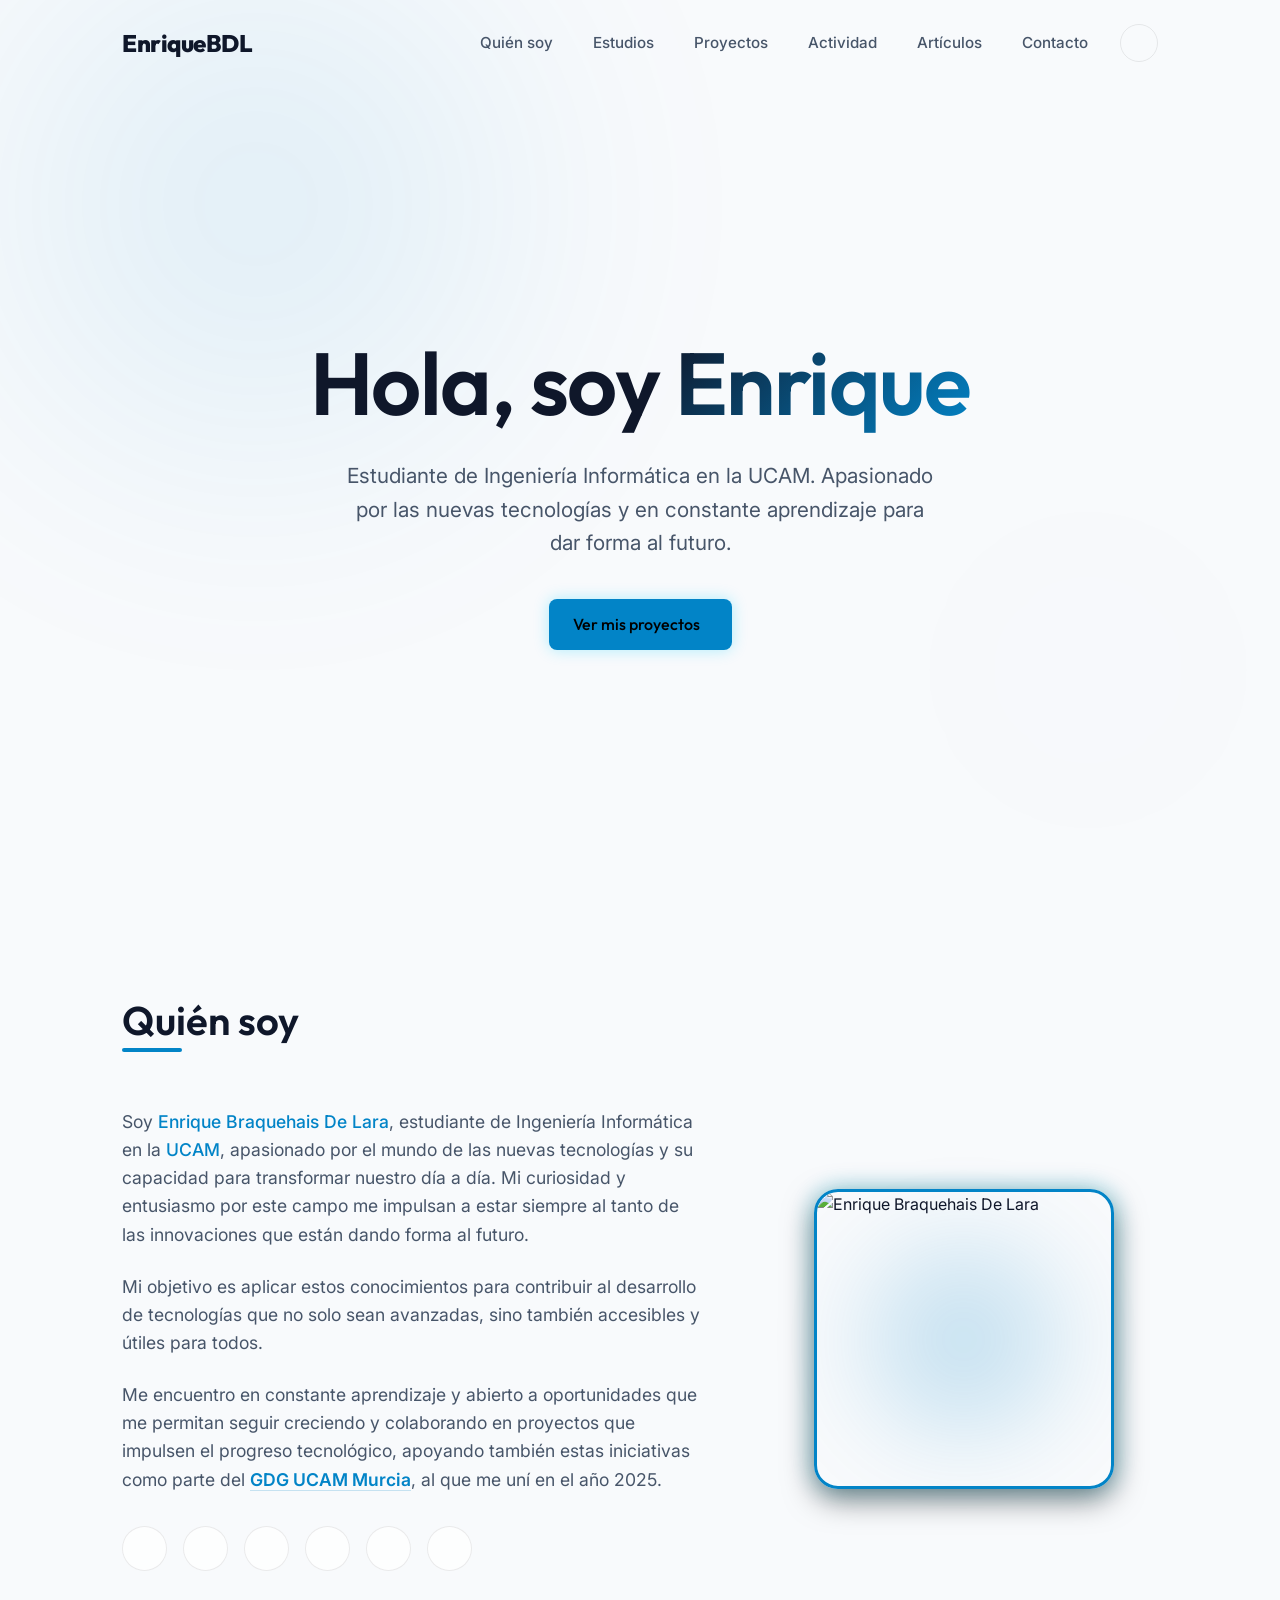
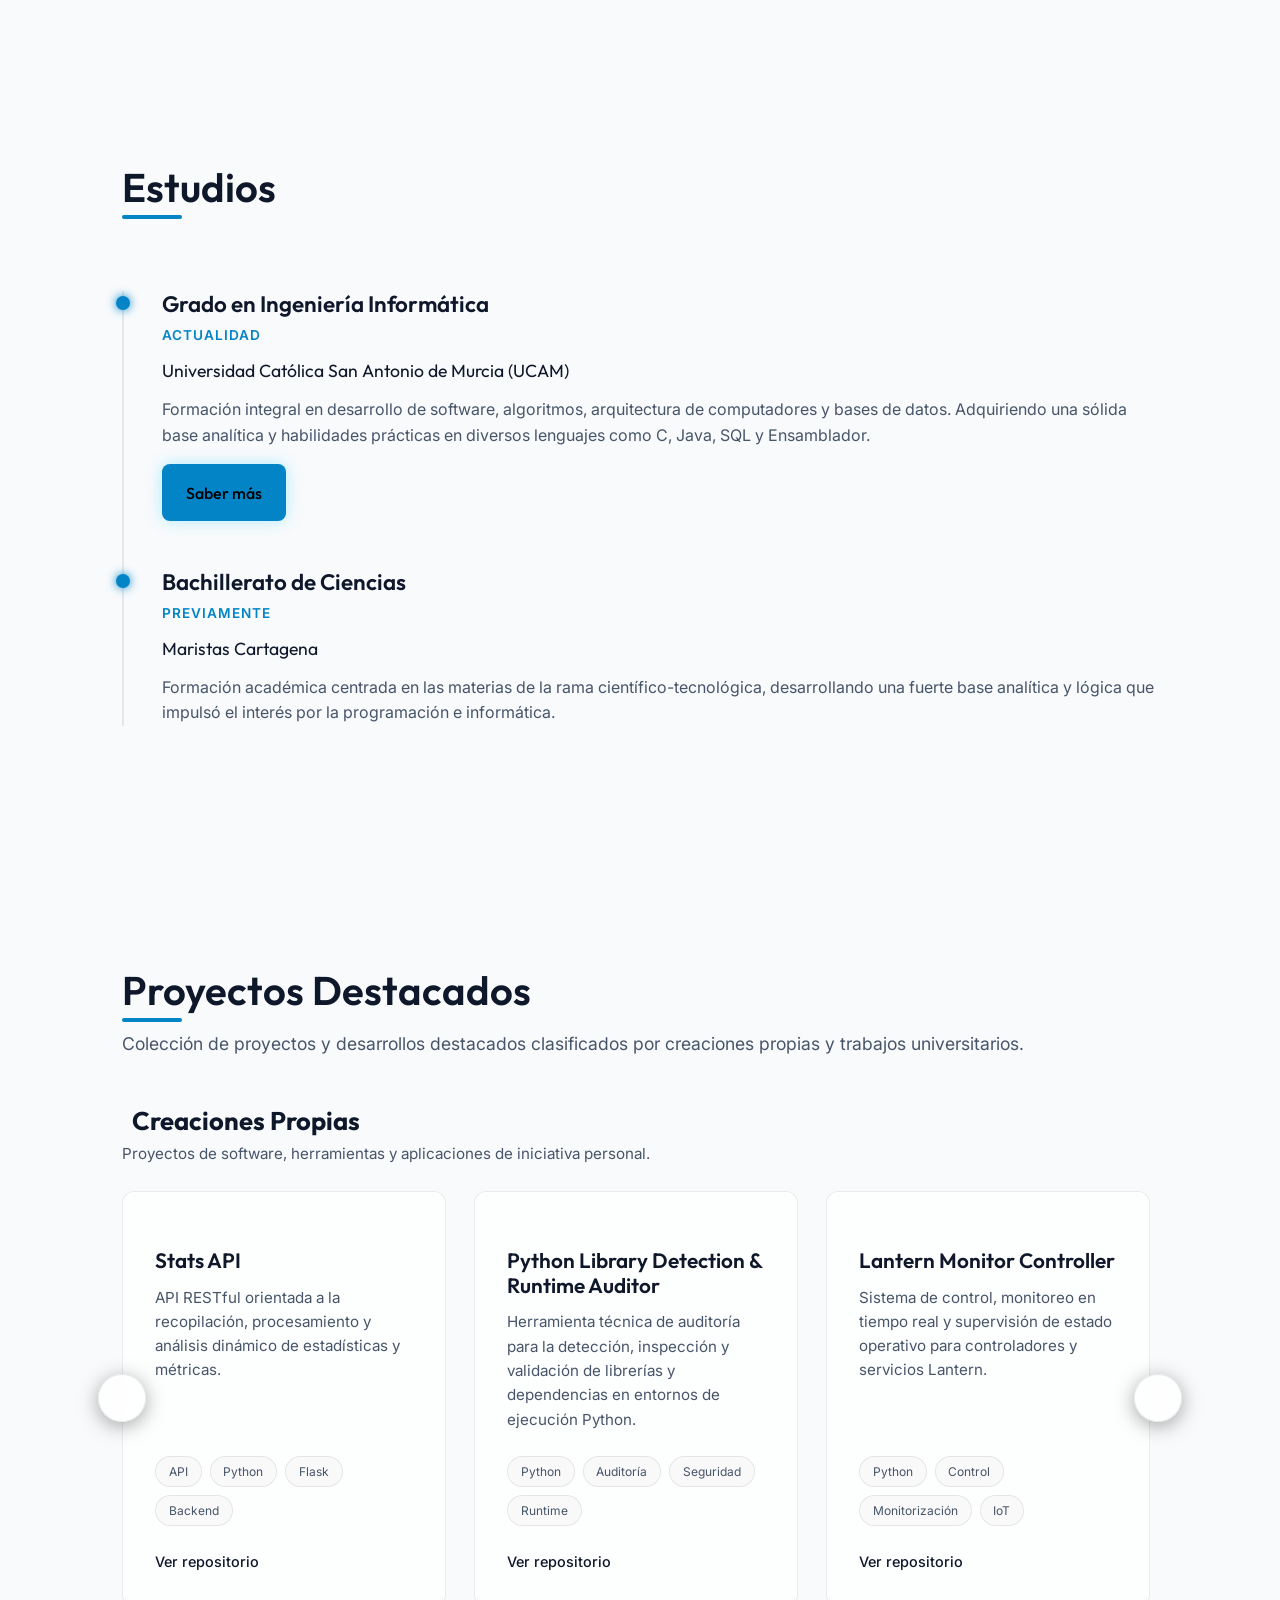
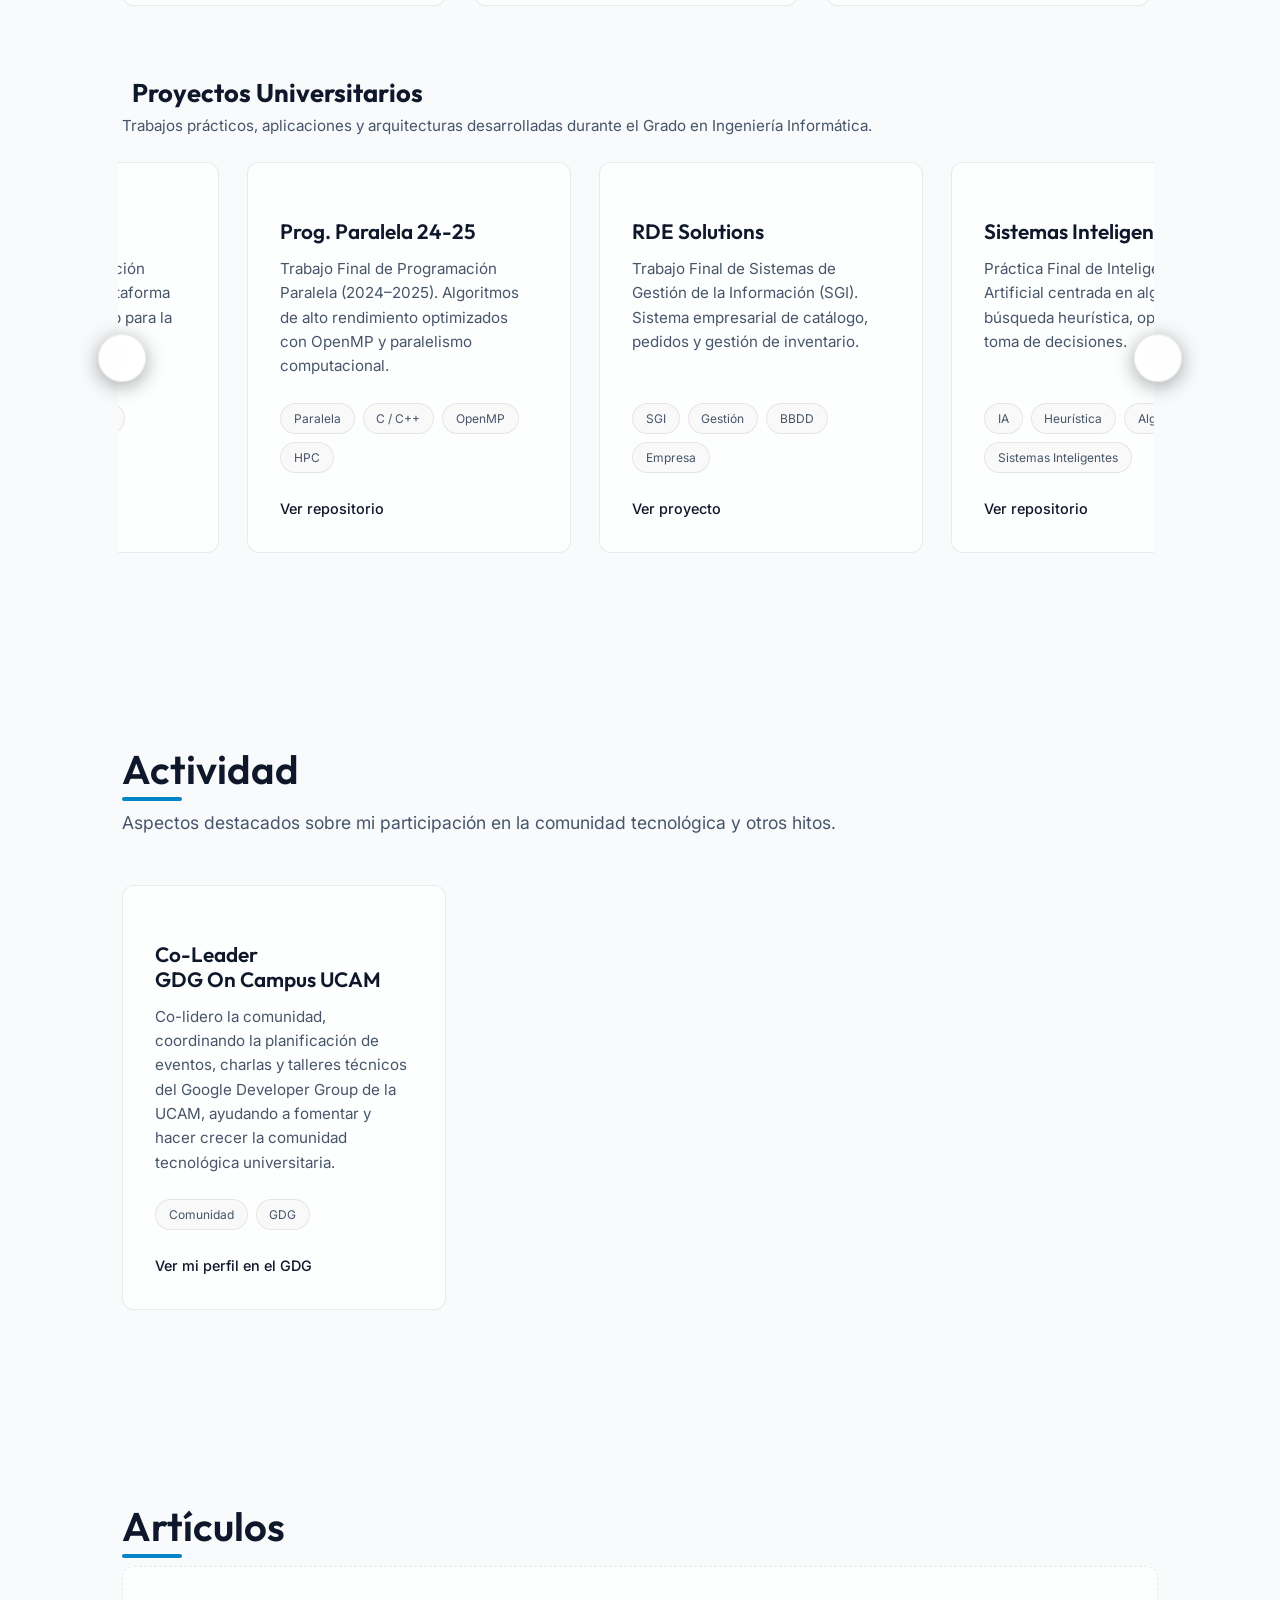
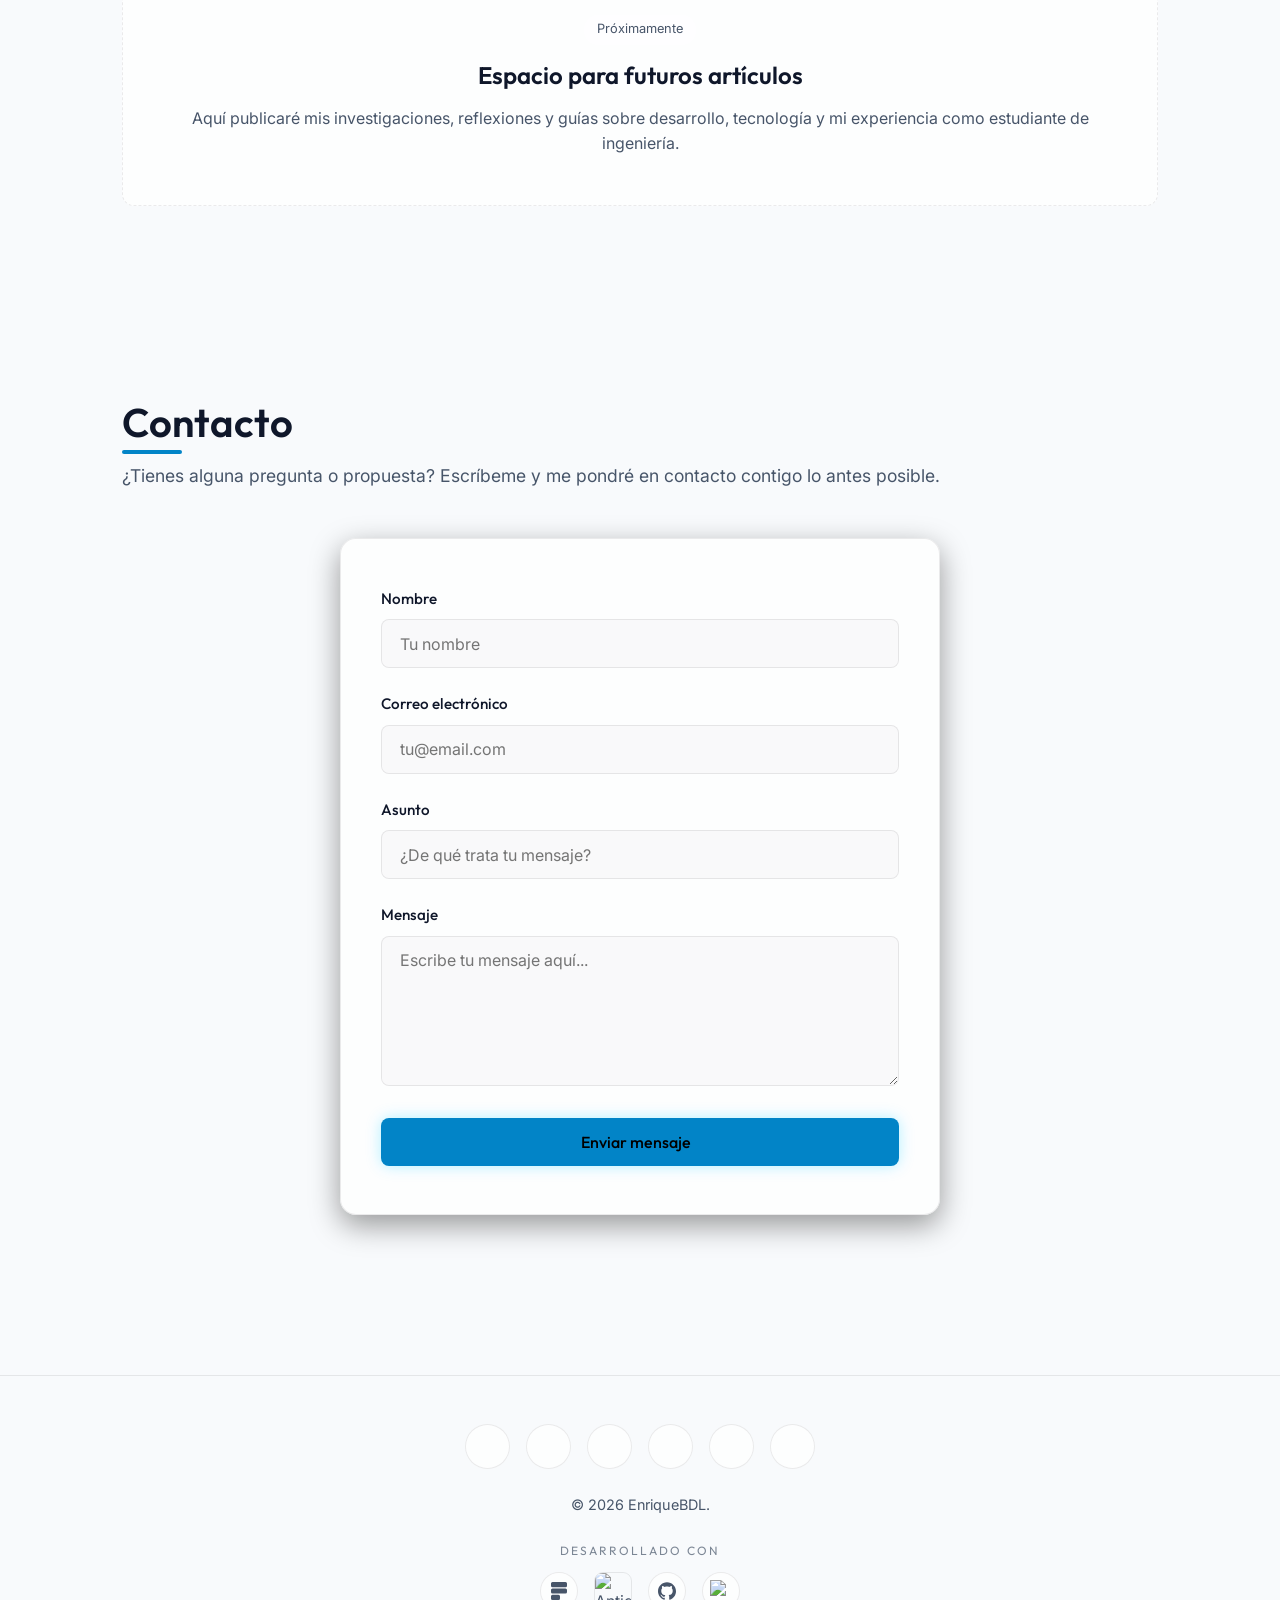
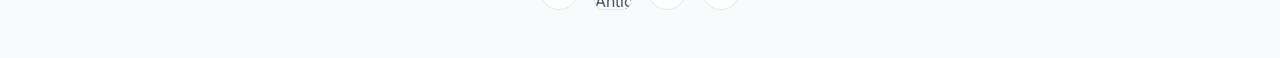
==== commit f750cd5b: "Implementación de Speakable  para que funcione en alexas y asistentes de google" ====
--- a/index.html
+++ b/index.html
@@ -34,23 +34,47 @@
     <script type="application/ld+json">
     {
       "@context": "https://schema.org/",
-      "@type": "Person",
-      "name": "Enrique Braquehais De Lara",
-      "alternateName": ["EnriqueBDL", "Enrique BDL"],
-      "jobTitle": "Estudiante de Ingeniería Informática",
-      "url": "https://enriquebdel.github.io/",
-      "image": "https://encrypted-tbn0.gstatic.com/images?q=tbn:ANd9GcTKxrqDm2z5ap1THlOTz6x0X0Fo3TgKrpAV8KpBBpS99w&s=10",
-      "alumniOf": {
-        "@type": "CollegeOrUniversity",
-        "name": "Universidad Católica San Antonio de Murcia (UCAM)"
-      },
-      "sameAs": [
-        "https://github.com/EnriqueBDeL",
-        "https://www.linkedin.com/in/enrique-braquehais-de-lara-6140a1268",
-        "https://x.com/Enrique_BDL",
-        "https://youtube.com/@enrique_bdl",
-        "https://instagram.com/enrique__bl",
-        "https://enriquebdl.taplink.ws/"
+      "@graph": [
+        {
+          "@type": "WebPage",
+          "@id": "https://enriquebdel.github.io/#webpage",
+          "url": "https://enriquebdel.github.io/",
+          "name": "Enrique Braquehais De Lara | Portfolio y Perfil de Ingeniería Informática",
+          "description": "Portfolio oficial de Enrique Braquehais De Lara, estudiante de Ingeniería Informática en la UCAM. Explora proyectos técnicos, código en GitHub y trayectoria profesional.",
+          "inLanguage": "es",
+          "speakable": {
+            "@type": "SpeakableSpecification",
+            "cssSelector": [
+              ".hero-title",
+              ".hero-subtitle",
+              ".about-text"
+            ]
+          },
+          "mainEntity": {
+            "@id": "https://enriquebdel.github.io/#person"
+          }
+        },
+        {
+          "@type": "Person",
+          "@id": "https://enriquebdel.github.io/#person",
+          "name": "Enrique Braquehais De Lara",
+          "alternateName": ["EnriqueBDL", "Enrique BDL"],
+          "jobTitle": "Estudiante de Ingeniería Informática",
+          "url": "https://enriquebdel.github.io/",
+          "image": "https://encrypted-tbn0.gstatic.com/images?q=tbn:ANd9GcTKxrqDm2z5ap1THlOTz6x0X0Fo3TgKrpAV8KpBBpS99w&s=10",
+          "alumniOf": {
+            "@type": "CollegeOrUniversity",
+            "name": "Universidad Católica San Antonio de Murcia (UCAM)"
+          },
+          "sameAs": [
+            "https://github.com/EnriqueBDeL",
+            "https://www.linkedin.com/in/enrique-braquehais-de-lara-6140a1268",
+            "https://x.com/Enrique_BDL",
+            "https://youtube.com/@enrique_bdl",
+            "https://instagram.com/enrique__bl",
+            "https://enriquebdl.taplink.ws/"
+          ]
+        }
       ]
     }
     </script>
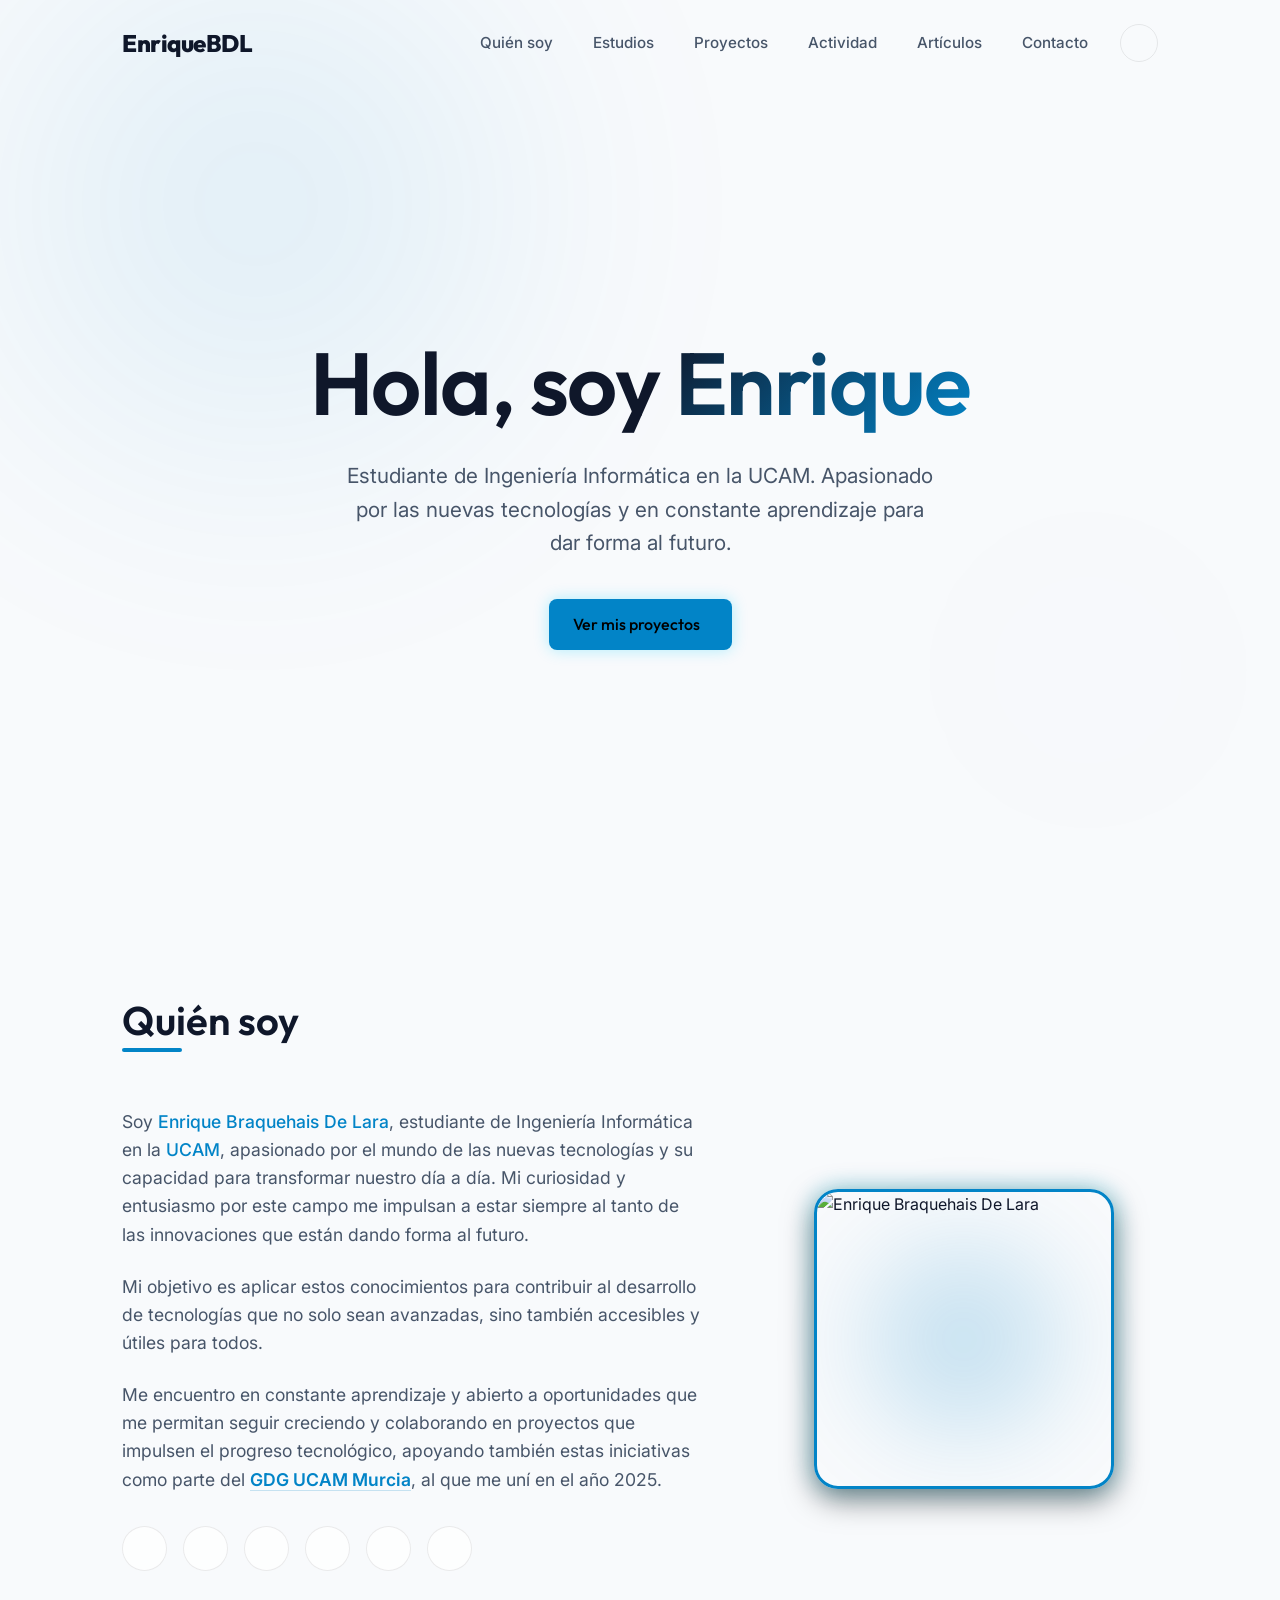
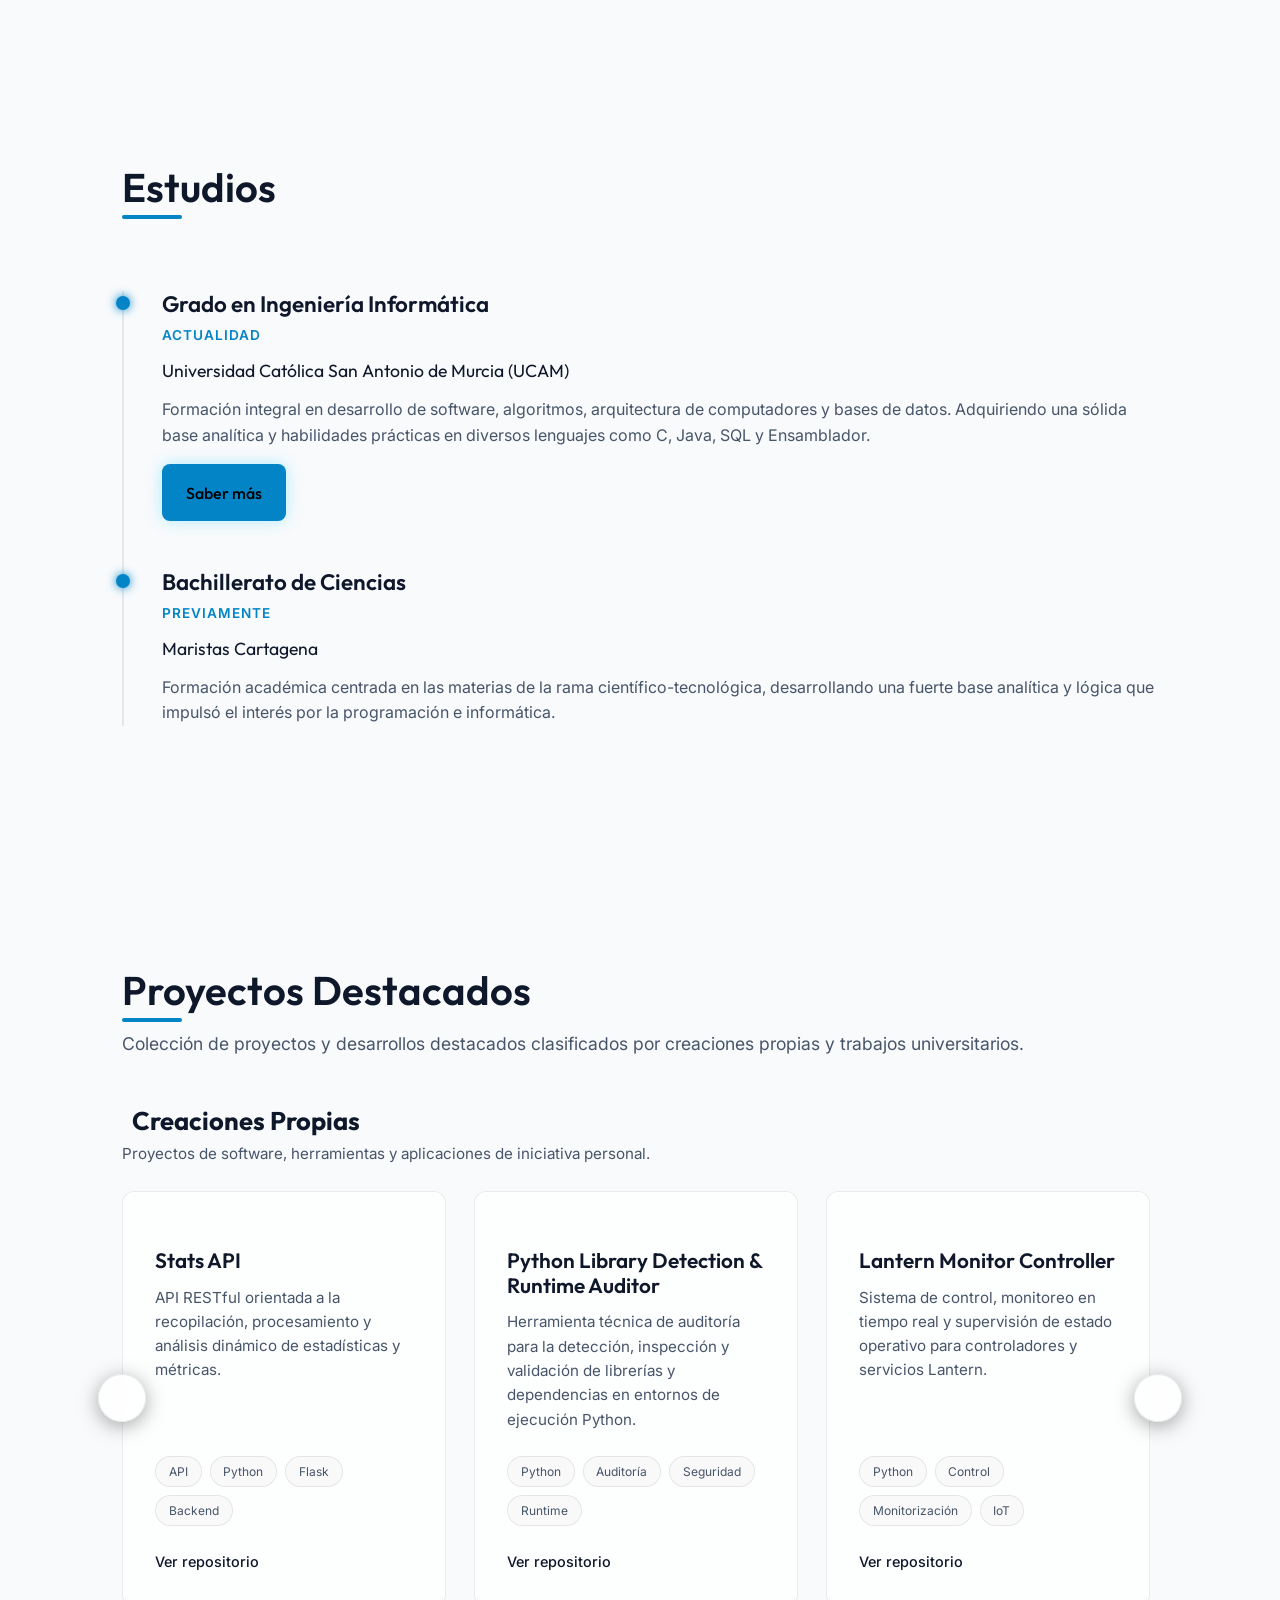
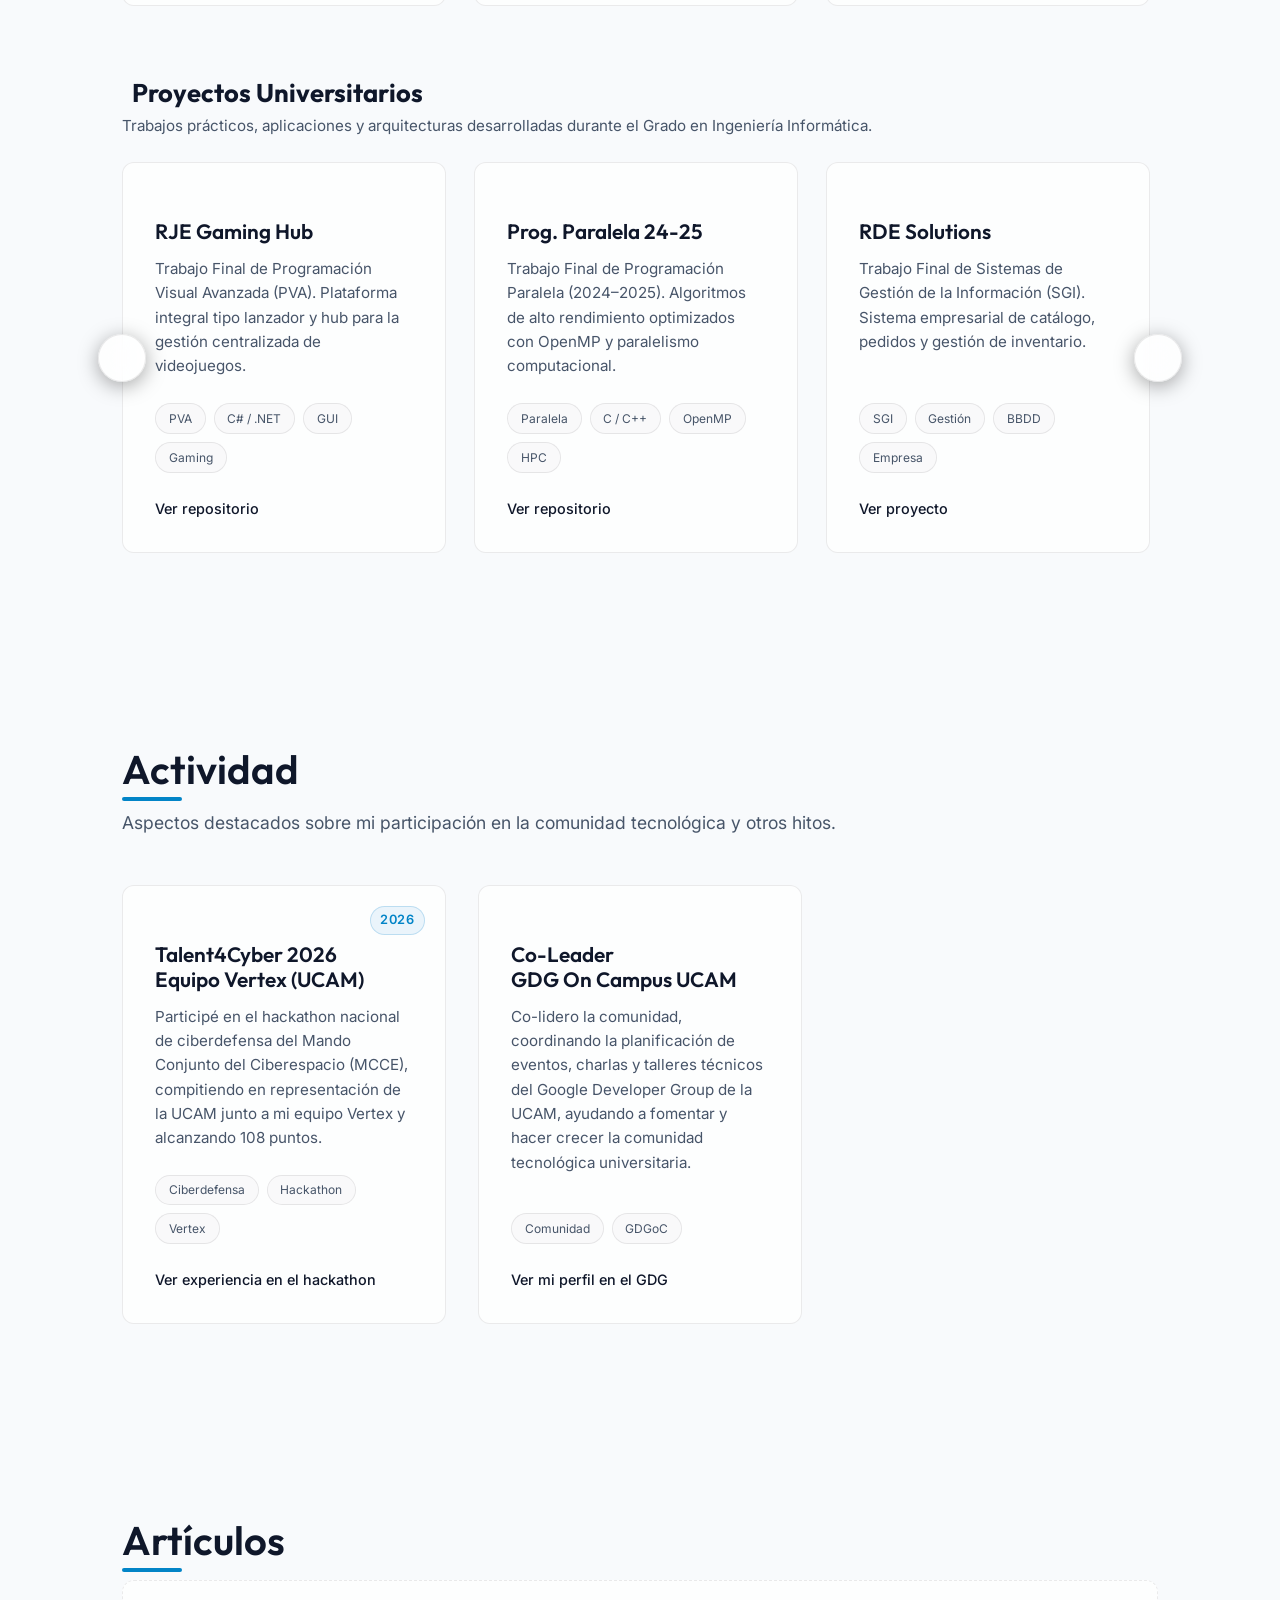
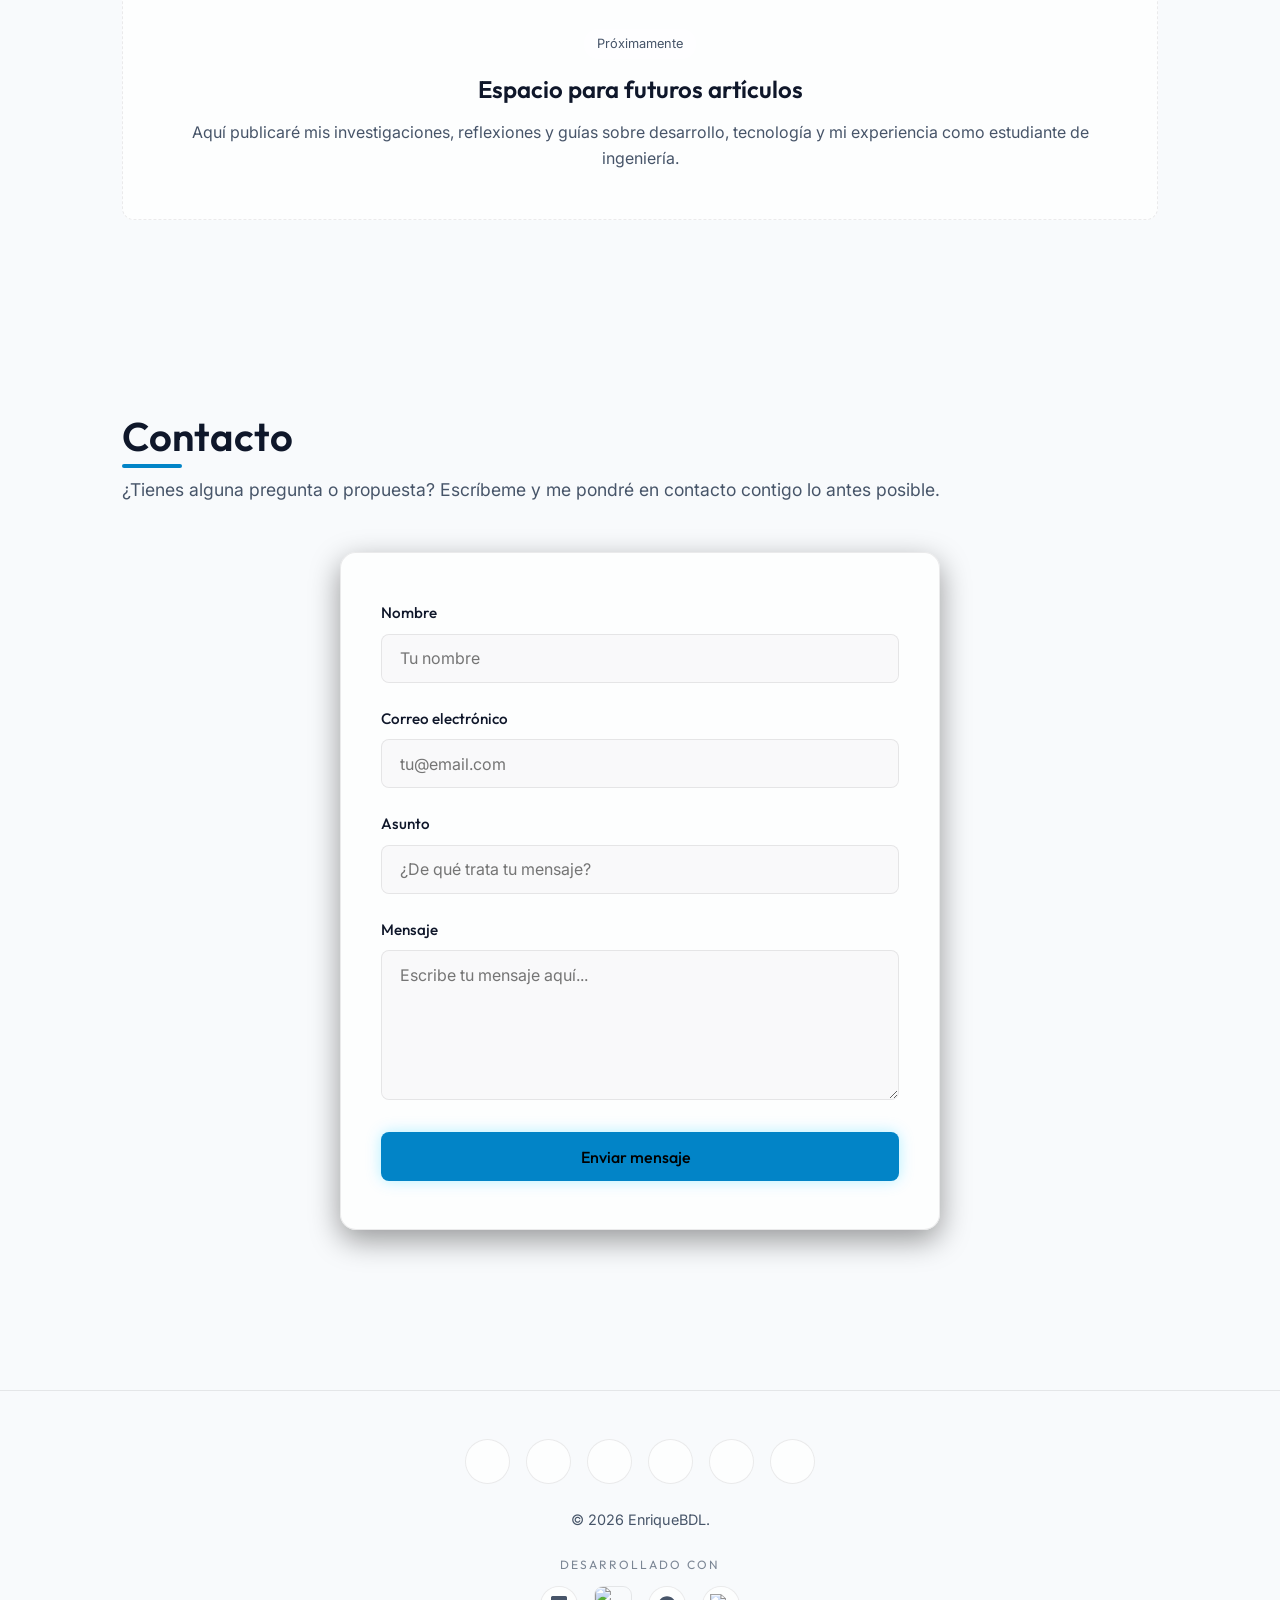
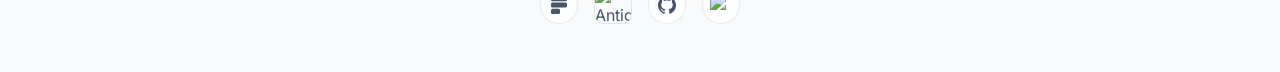
==== commit fdeea9e5: "Talent4Cyber 2026" ====
--- a/index.html
+++ b/index.html
@@ -384,11 +384,21 @@
                 <p class="section-subtitle">Aspectos destacados sobre mi participación en la comunidad tecnológica y otros hitos.</p>
                 <section class="projects-grid">
                     <article class="project-card">
+                        <figure class="project-icon"><i class="ph ph-shield-check"></i></figure>
+                        <time class="project-card-date">2026</time>
+                        <h3>Talent4Cyber 2026 <br> Equipo Vertex (UCAM)</h3>
+                        <p>Participé en el hackathon nacional de ciberdefensa del Mando Conjunto del Ciberespacio (MCCE), compitiendo en representación de la UCAM junto a mi equipo Vertex y alcanzando 108 puntos.</p>
+                        <aside class="project-tags">
+                            <span>Ciberdefensa</span><span>Hackathon</span><span>Vertex</span>
+                        </aside>
+                        <a href="Estructura/hackaton2026.html" class="project-link">Ver experiencia en el hackathon <i class="ph ph-arrow-right"></i></a>
+                    </article>
+                    <article class="project-card">
                         <figure class="project-icon"><i class="ph ph-users-three"></i></figure>
                         <h3>Co-Leader <br> GDG On Campus UCAM</h3>
                         <p>Co-lidero la comunidad, coordinando la planificación de eventos, charlas y talleres técnicos del Google Developer Group de la UCAM, ayudando a fomentar y hacer crecer la comunidad tecnológica universitaria.</p>
                         <aside class="project-tags">
-                            <span>Comunidad</span><span>GDG</span>
+                            <span>Comunidad</span><span>GDGoC</span>
                         </aside>
                         <a href="Estructura/gdg.html" class="project-link">Ver mi perfil en el GDG <i class="ph ph-arrow-right"></i></a>
                     </article>
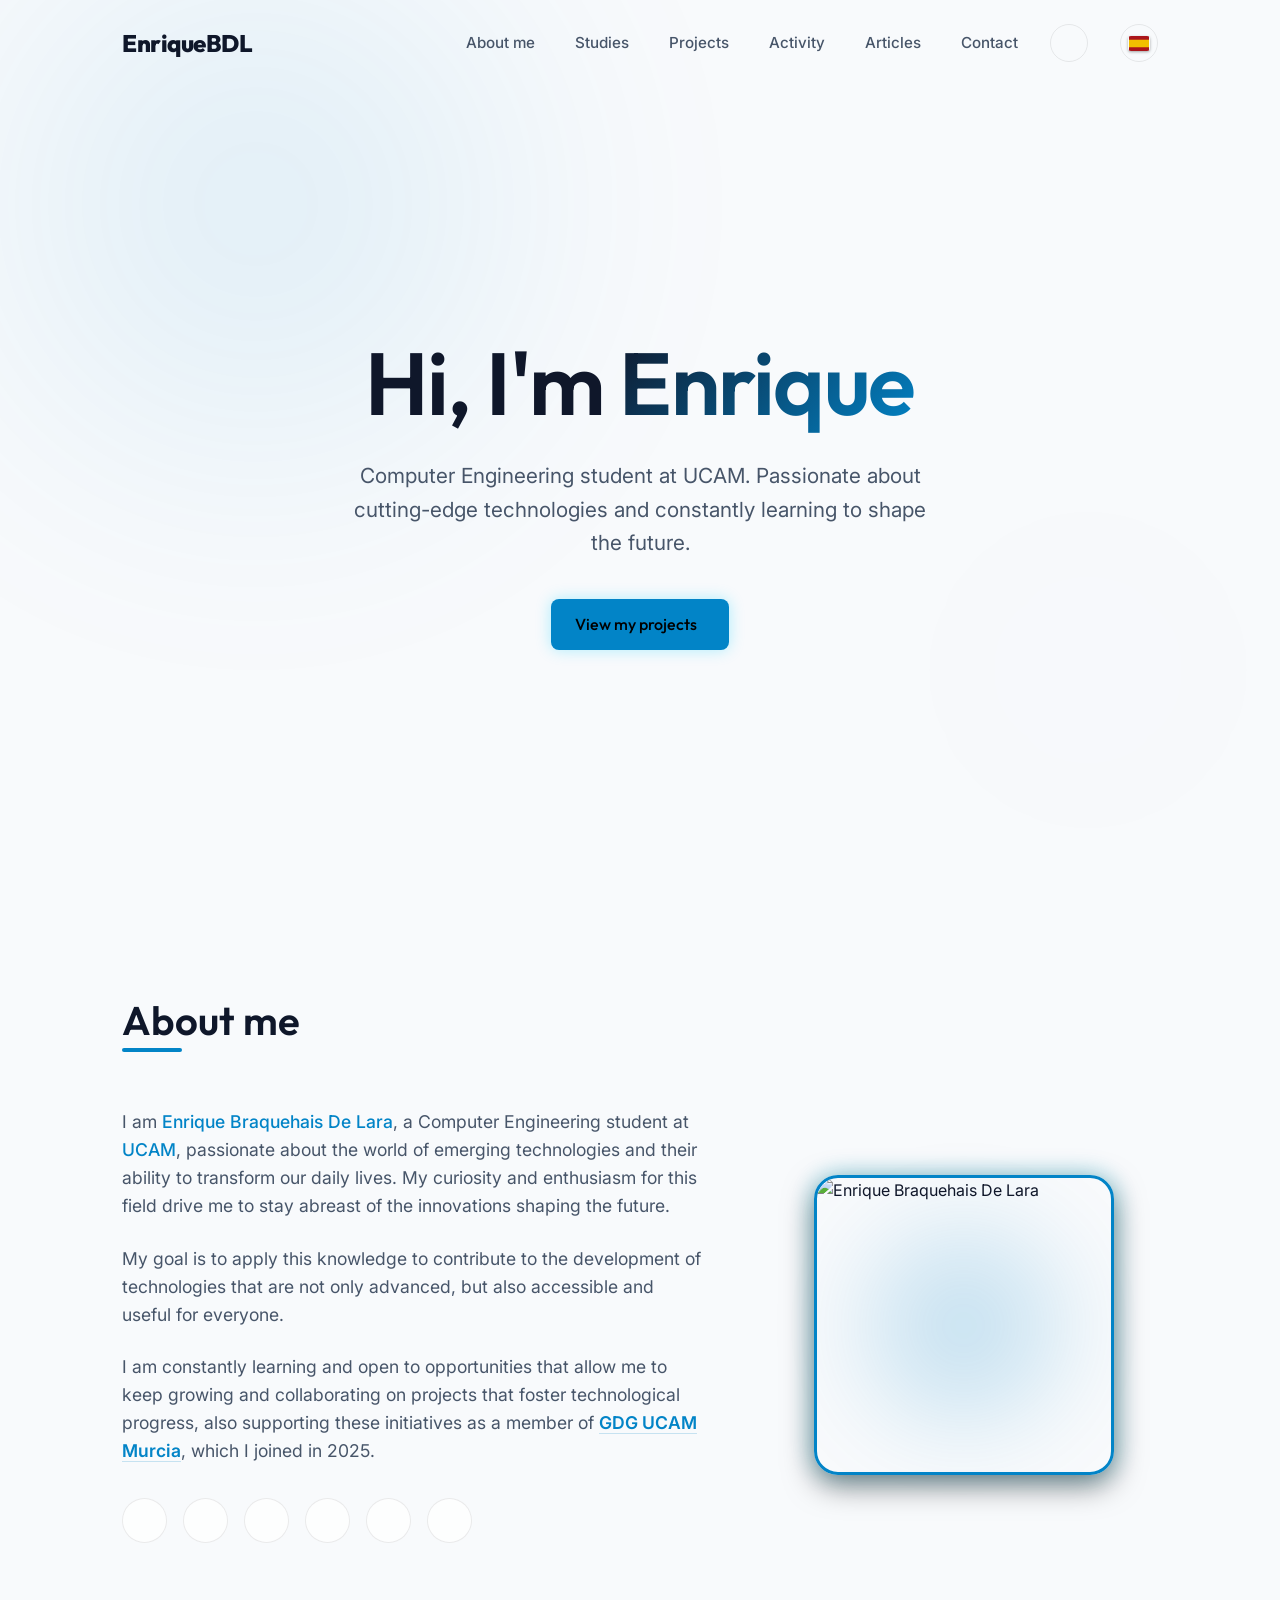
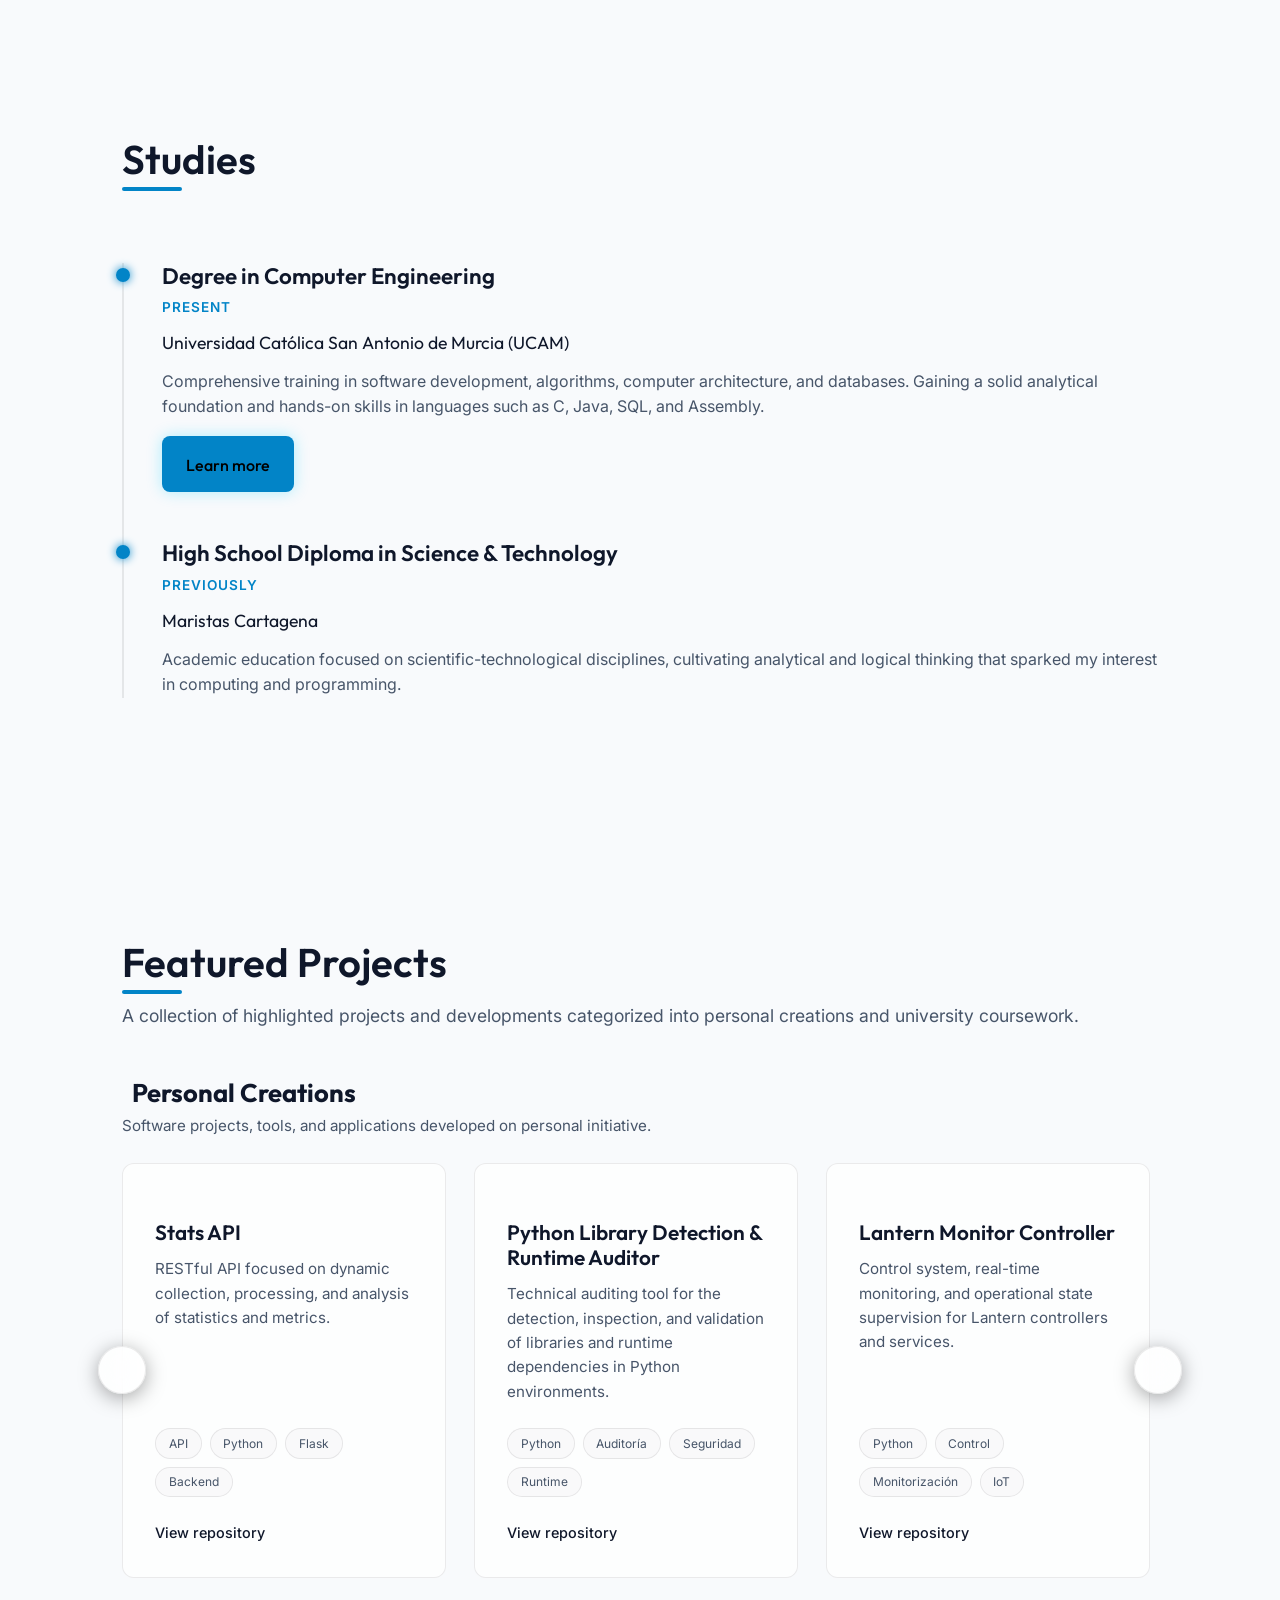
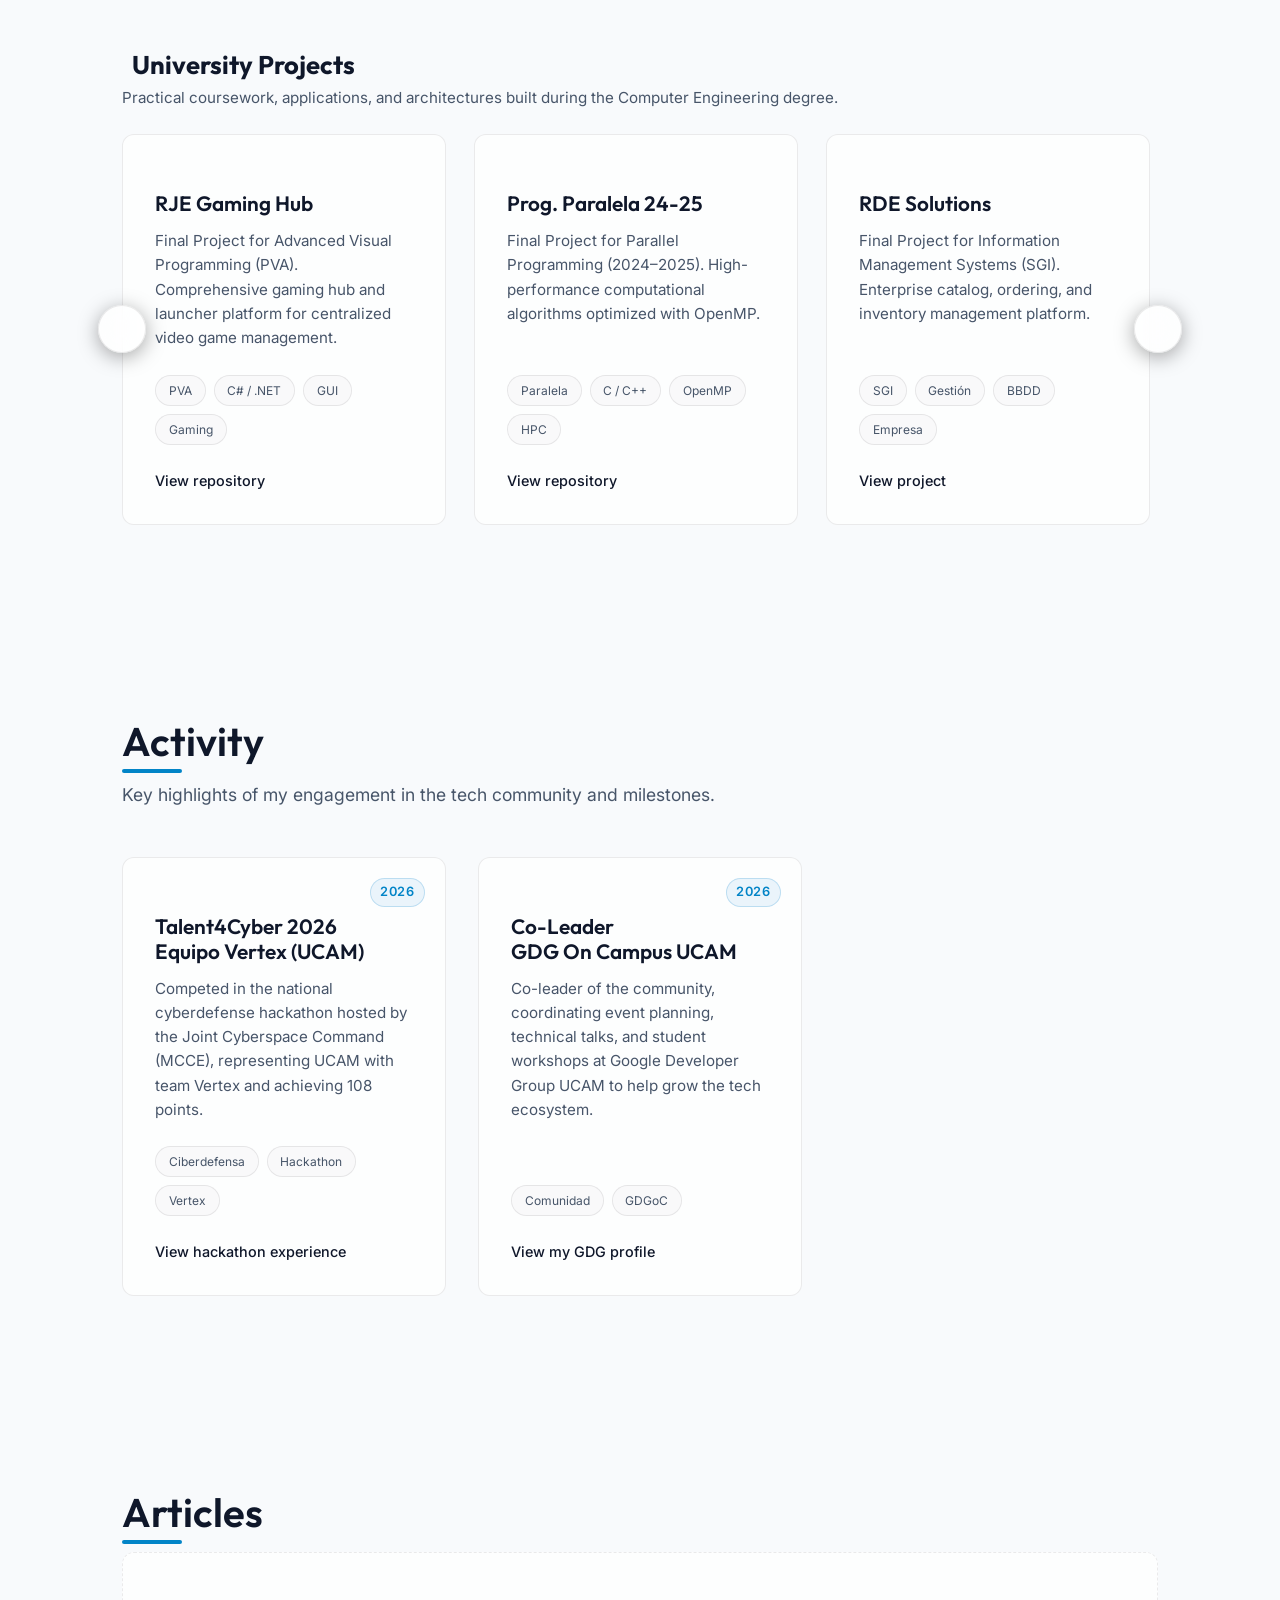
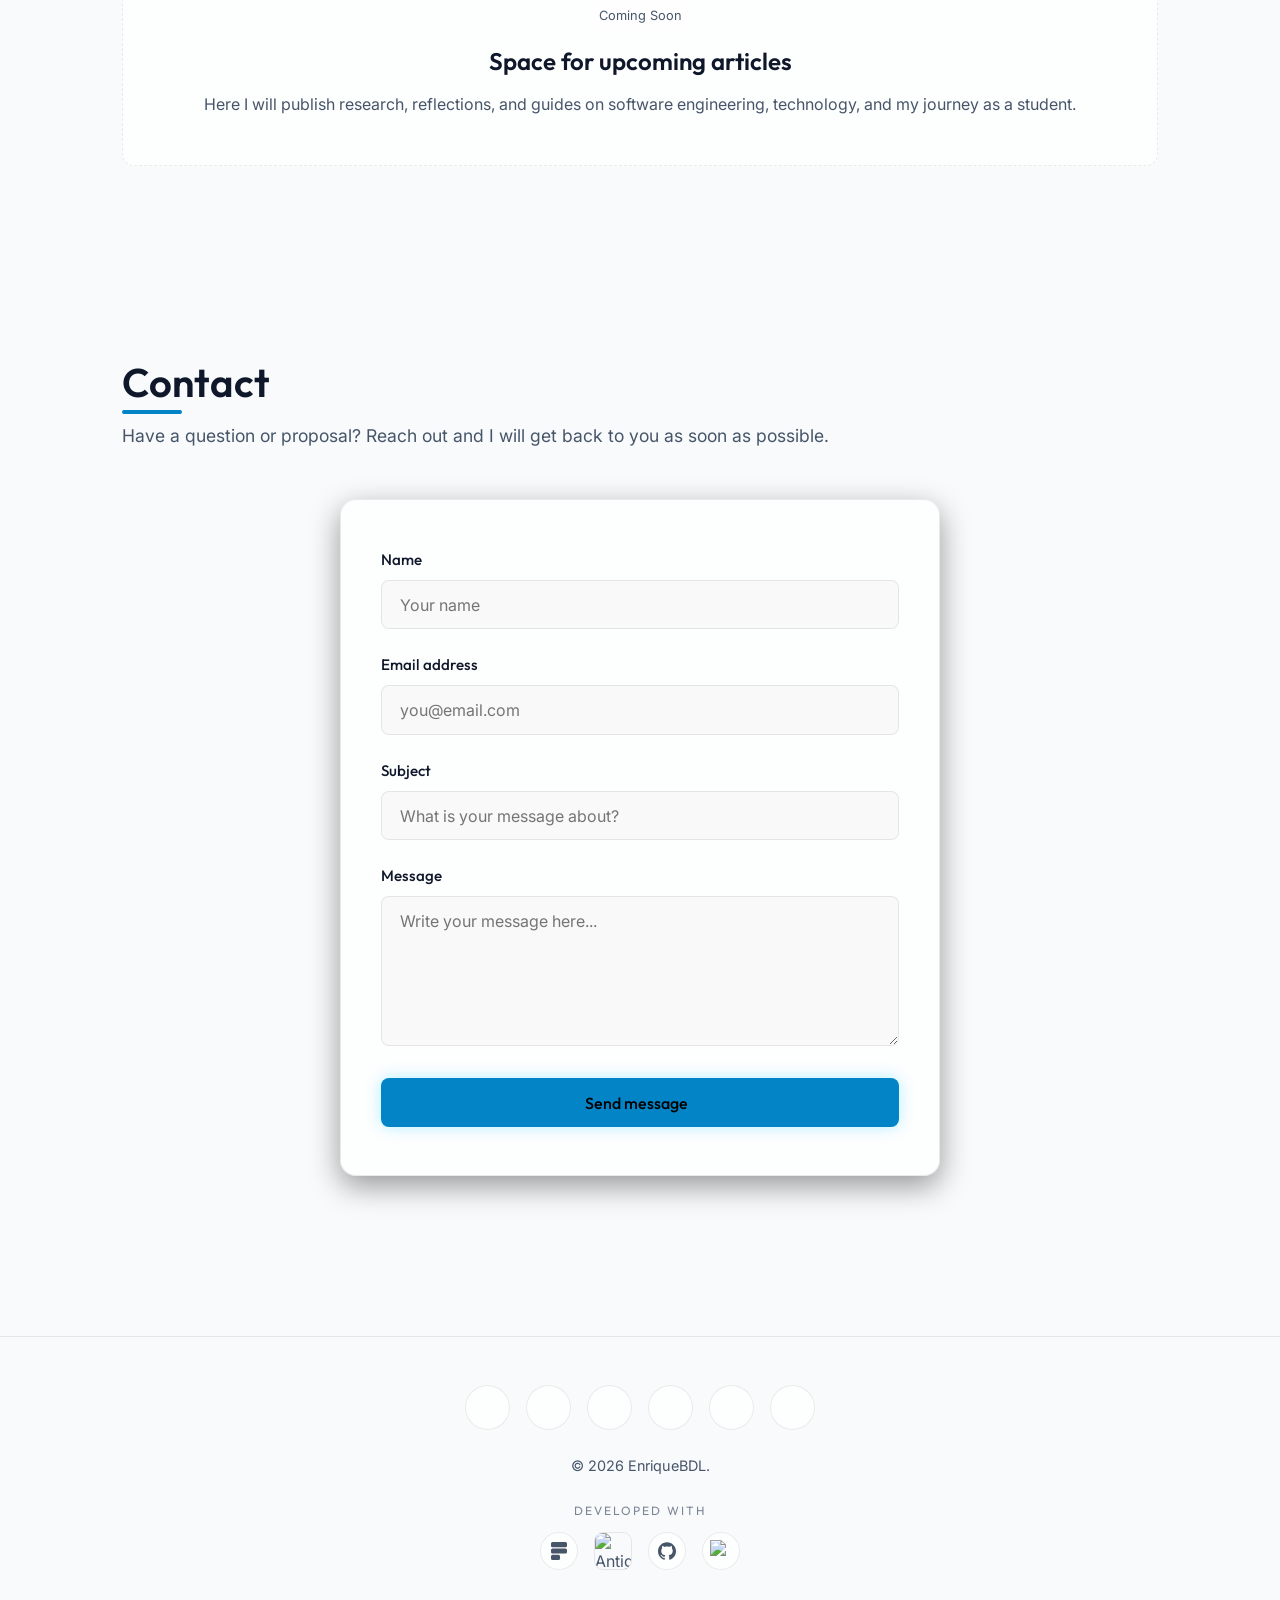
==== commit 59a97e67: "implementacion de cambio de idioma" ====
--- a/index.html
+++ b/index.html
@@ -82,6 +82,7 @@
     <link rel="preconnect" href="https://fonts.gstatic.com" crossorigin>
     <link href="https://fonts.googleapis.com/css2?family=Inter:wght@300;400;500&family=Outfit:wght@400;600;800&display=swap" rel="stylesheet">
     <script src="https://unpkg.com/@phosphor-icons/web"></script>
+    <script src="Scripts/translations.js" defer></script>
     <script src="Scripts/main.js" defer></script>
     <link rel="stylesheet" href="Estilo/styles.css">
 </head>
@@ -96,16 +97,19 @@
             <a href="#" class="logo">EnriqueBDL</a>
             <section class="nav-right">
                 <ul class="nav-links">
-                    <li><a href="#quien-soy">Quién soy</a></li>
-                    <li><a href="#estudios">Estudios</a></li>
-                    <li><a href="#proyectos">Proyectos</a></li>
-                    <li><a href="#actividad">Actividad</a></li>
-                    <li><a href="#articulos">Artículos</a></li>
-                    <li><a href="#contacto">Contacto</a></li>
+                    <li><a href="#quien-soy" data-i18n="nav_about">Quién soy</a></li>
+                    <li><a href="#estudios" data-i18n="nav_studies">Estudios</a></li>
+                    <li><a href="#proyectos" data-i18n="nav_projects">Proyectos</a></li>
+                    <li><a href="#actividad" data-i18n="nav_activity">Actividad</a></li>
+                    <li><a href="#articulos" data-i18n="nav_articles">Artículos</a></li>
+                    <li><a href="#contacto" data-i18n="nav_contact">Contacto</a></li>
                 </ul>
                 <button id="theme-toggle" class="theme-toggle-btn" aria-label="Cambiar tema">
                     <i class="ph ph-moon"></i>
                 </button>
+                <button id="lang-toggle" class="lang-toggle-btn" aria-label="Cambiar idioma / Change language">
+                    <svg class="lang-flag-svg" viewBox="0 0 60 30" width="20" height="12" xmlns="http://www.w3.org/2000/svg" aria-hidden="true"><clipPath id="flag-s-index"><path d="M0 0v30h60V0z"/></clipPath><clipPath id="flag-t-index"><path d="M30 15h30v15zv15H0zH0V0zV0h30z"/></clipPath><g clip-path="url(#flag-s-index)"><path d="M0 0v30h60V0z" fill="#012169"/><path d="M0 0l60 30m0-30L0 30" stroke="#fff" stroke-width="6"/><path d="M0 0l60 30m0-30L0 30" clip-path="url(#flag-t-index)" stroke="#c8102e" stroke-width="4"/><path d="M30 0v30M0 15h60" stroke="#fff" stroke-width="10"/><path d="M30 0v30M0 15h60" stroke="#c8102e" stroke-width="6"/></g></svg>
+                </button>
             </section>
         </section>
     </nav>
@@ -113,22 +117,22 @@
     <main>
         <section id="hero" class="hero fade-in">
             <header class="hero-content">
-                <h1 class="hero-title">Hola, soy <span class="highlight">Enrique</span></h1>
-                <p class="hero-subtitle">Estudiante de Ingeniería Informática en la UCAM. Apasionado por las nuevas tecnologías y en constante aprendizaje para dar forma al futuro.</p>
+                <h1 class="hero-title" data-i18n="hero_title">Hola, soy <span class="highlight">Enrique</span></h1>
+                <p class="hero-subtitle" data-i18n="hero_subtitle">Estudiante de Ingeniería Informática en la UCAM. Apasionado por las nuevas tecnologías y en constante aprendizaje para dar forma al futuro.</p>
                 <nav class="hero-cta">
-                    <a href="#proyectos" class="btn btn-primary">Ver mis proyectos <i class="ph ph-arrow-right"></i></a>
+                    <a href="#proyectos" class="btn btn-primary"><span data-i18n="hero_cta">Ver mis proyectos</span> <i class="ph ph-arrow-right"></i></a>
                 </nav>
             </header>
         </section>
 
         <section id="quien-soy" class="section fade-in">
             <article class="section-container">
-                <h2 class="section-title">Quién soy</h2>
+                <h2 class="section-title" data-i18n="about_title">Quién soy</h2>
                 <section class="about-grid">
                     <article class="about-text">
-                        <p>Soy <strong>Enrique Braquehais <span id="easter-egg-trigger">D</span>e Lara</strong>, estudiante de Ingeniería Informática en la <strong>UCAM</strong>, apasionado por el mundo de las nuevas tecnologías y su capacidad para transformar nuestro día a día. Mi curiosidad y entusiasmo por este campo me impulsan a estar siempre al tanto de las innovaciones que están dando forma al futuro.</p>
-                        <p>Mi objetivo es aplicar estos conocimientos para contribuir al desarrollo de tecnologías que no solo sean avanzadas, sino también accesibles y útiles para todos.</p>
-                        <p>Me encuentro en constante aprendizaje y abierto a oportunidades que me permitan seguir creciendo y colaborando en proyectos que impulsen el progreso tecnológico, apoyando también estas iniciativas como parte del <a href="https://gdg.community.dev/gdg-on-campus-ucam-murcia-spain/" target="_blank" rel="noopener noreferrer">GDG UCAM Murcia</a>, al que me uní en el año 2025.</p>
+                        <p data-i18n="about_p1">Soy <strong>Enrique Braquehais <span id="easter-egg-trigger">D</span>e Lara</strong>, estudiante de Ingeniería Informática en la <strong>UCAM</strong>, apasionado por el mundo de las nuevas tecnologías y su capacidad para transformar nuestro día a día. Mi curiosidad y entusiasmo por este campo me impulsan a estar siempre al tanto de las innovaciones que están dando forma al futuro.</p>
+                        <p data-i18n="about_p2">Mi objetivo es aplicar estos conocimientos para contribuir al desarrollo de tecnologías que no solo sean avanzadas, sino también accesibles y útiles para todos.</p>
+                        <p data-i18n="about_p3">Me encuentro en constante aprendizaje y abierto a oportunidades que me permitan seguir creciendo y colaborando en proyectos que impulsen el progreso tecnológico, apoyando también estas iniciativas como parte del <a href="https://gdg.community.dev/gdg-on-campus-ucam-murcia-spain/" target="_blank" rel="noopener noreferrer">GDG UCAM Murcia</a>, al que me uní en el año 2025.</p>
                         <nav class="social-links">
                             <a href="https://github.com/EnriqueBDeL" target="_blank" title="GitHub"><i class="ph ph-github-logo"></i></a>
                             <a href="https://www.linkedin.com/in/enrique-braquehais-de-lara-6140a1268" target="_blank" title="LinkedIn"><i class="ph ph-linkedin-logo"></i></a>
@@ -148,25 +152,25 @@
 
         <section id="estudios" class="section fade-in">
             <article class="section-container">
-                <h2 class="section-title">Estudios</h2>
+                <h2 class="section-title" data-i18n="studies_title">Estudios</h2>
                 <section class="timeline">
                     <article class="timeline-item">
                         <span class="timeline-dot"></span>
                         <section class="timeline-content">
-                            <h3>Grado en Ingeniería Informática</h3>
-                            <time class="timeline-date">Actualidad</time>
+                            <h3 data-i18n="studies_degree_title">Grado en Ingeniería Informática</h3>
+                            <time class="timeline-date" data-i18n="studies_current">Actualidad</time>
                             <h4>Universidad Católica San Antonio de Murcia (UCAM)</h4>
-                            <p>Formación integral en desarrollo de software, algoritmos, arquitectura de computadores y bases de datos. Adquiriendo una sólida base analítica y habilidades prácticas en diversos lenguajes como C, Java, SQL y Ensamblador.</p>
-                            <a href="Estructura/universidad.html" class="btn btn-primary timeline-cta-btn">Saber más <i class="ph ph-arrow-right"></i></a>
+                            <p data-i18n="studies_degree_desc">Formación integral en desarrollo de software, algoritmos, arquitectura de computadores y bases de datos. Adquiriendo una sólida base analítica y habilidades prácticas en diversos lenguajes como C, Java, SQL y Ensamblador.</p>
+                            <a href="Estructura/universidad.html" class="btn btn-primary timeline-cta-btn"><span data-i18n="studies_learn_more">Saber más</span> <i class="ph ph-arrow-right"></i></a>
                         </section>
                     </article>
                     <article class="timeline-item">
                         <span class="timeline-dot"></span>
                         <section class="timeline-content">
-                            <h3>Bachillerato de Ciencias</h3>
-                            <time class="timeline-date">Previamente</time>
+                            <h3 data-i18n="studies_hs_title">Bachillerato de Ciencias</h3>
+                            <time class="timeline-date" data-i18n="studies_hs_date">Previamente</time>
                             <h4>Maristas Cartagena</h4>
-                            <p>Formación académica centrada en las materias de la rama científico-tecnológica, desarrollando una fuerte base analítica y lógica que impulsó el interés por la programación e informática.</p>
+                            <p data-i18n="studies_hs_desc">Formación académica centrada en las materias de la rama científico-tecnológica, desarrollando una fuerte base analítica y lógica que impulsó el interés por la programación e informática.</p>
                         </section>
                     </article>
                 </section>
@@ -175,15 +179,15 @@
 
         <section id="proyectos" class="section fade-in">
             <article class="section-container">
-                <h2 class="section-title">Proyectos Destacados</h2>
-                <p class="section-subtitle">Colección de proyectos y desarrollos destacados clasificados por creaciones propias y trabajos universitarios.</p>
+                <h2 class="section-title" data-i18n="projects_title">Proyectos Destacados</h2>
+                <p class="section-subtitle" data-i18n="projects_subtitle">Colección de proyectos y desarrollos destacados clasificados por creaciones propias y trabajos universitarios.</p>
 
                 <!-- Carrusel 1: Creaciones Propias -->
                 <section class="projects-carousel-wrapper">
                     <header class="carousel-section-header">
                         <section class="carousel-heading-group">
-                            <h3 class="carousel-section-title"><i class="ph ph-sparkle"></i> Creaciones Propias</h3>
-                            <p class="carousel-section-desc">Proyectos de software, herramientas y aplicaciones de iniciativa personal.</p>
+                            <h3 class="carousel-section-title"><i class="ph ph-sparkle"></i> <span data-i18n="projects_own_title">Creaciones Propias</span></h3>
+                            <p class="carousel-section-desc" data-i18n="projects_own_desc">Proyectos de software, herramientas y aplicaciones de iniciativa personal.</p>
                         </section>
                     </header>
 
@@ -197,41 +201,41 @@
                                 <article class="project-card">
                                     <figure class="project-icon"><i class="ph ph-chart-line-up"></i></figure>
                                     <h3>Stats API</h3>
-                                    <p>API RESTful orientada a la recopilación, procesamiento y análisis dinámico de estadísticas y métricas.</p>
+                                    <p data-i18n="project_stats_desc">API RESTful orientada a la recopilación, procesamiento y análisis dinámico de estadísticas y métricas.</p>
                                     <aside class="project-tags">
                                         <span>API</span><span>Python</span><span>Flask</span><span>Backend</span>
                                     </aside>
-                                    <a href="https://github.com/EnriqueBDeL/stats-api" target="_blank" rel="noopener noreferrer" class="project-link">Ver repositorio <i class="ph ph-arrow-up-right"></i></a>
+                                    <a href="https://github.com/EnriqueBDeL/stats-api" target="_blank" rel="noopener noreferrer" class="project-link"><span data-i18n="projects_view_repo">Ver repositorio</span> <i class="ph ph-arrow-up-right"></i></a>
                                 </article>
 
                                 <article class="project-card">
                                     <figure class="project-icon"><i class="ph ph-shield-check"></i></figure>
                                     <h3>Python Library Detection & Runtime Auditor</h3>
-                                    <p>Herramienta técnica de auditoría para la detección, inspección y validación de librerías y dependencias en entornos de ejecución Python.</p>
+                                    <p data-i18n="project_auditor_desc">Herramienta técnica de auditoría para la detección, inspección y validación de librerías y dependencias en entornos de ejecución Python.</p>
                                     <aside class="project-tags">
                                         <span>Python</span><span>Auditoría</span><span>Seguridad</span><span>Runtime</span>
                                     </aside>
-                                    <a href="https://github.com/EnriqueBDeL/Python-Library-Detection-Runtime-Auditor" target="_blank" rel="noopener noreferrer" class="project-link">Ver repositorio <i class="ph ph-arrow-up-right"></i></a>
+                                    <a href="https://github.com/EnriqueBDeL/Python-Library-Detection-Runtime-Auditor" target="_blank" rel="noopener noreferrer" class="project-link"><span data-i18n="projects_view_repo">Ver repositorio</span> <i class="ph ph-arrow-up-right"></i></a>
                                 </article>
 
                                 <article class="project-card">
                                     <figure class="project-icon"><i class="ph ph-sliders-horizontal"></i></figure>
                                     <h3>Lantern Monitor Controller</h3>
-                                    <p>Sistema de control, monitoreo en tiempo real y supervisión de estado operativo para controladores y servicios Lantern.</p>
+                                    <p data-i18n="project_lantern_desc">Sistema de control, monitoreo en tiempo real y supervisión de estado operativo para controladores y servicios Lantern.</p>
                                     <aside class="project-tags">
                                         <span>Python</span><span>Control</span><span>Monitorización</span><span>IoT</span>
                                     </aside>
-                                    <a href="https://github.com/EnriqueBDeL/Lantern-Monitor-Controller" target="_blank" rel="noopener noreferrer" class="project-link">Ver repositorio <i class="ph ph-arrow-up-right"></i></a>
+                                    <a href="https://github.com/EnriqueBDeL/Lantern-Monitor-Controller" target="_blank" rel="noopener noreferrer" class="project-link"><span data-i18n="projects_view_repo">Ver repositorio</span> <i class="ph ph-arrow-up-right"></i></a>
                                 </article>
 
                                 <article class="project-card">
                                     <figure class="project-icon"><i class="ph ph-globe"></i></figure>
                                     <h3>EB Web</h3>
-                                    <p>Sitio web y portfolio personal oficial de ingeniería informática, con arquitectura semántica HTML5, modo oscuro/claro y alto rendimiento.</p>
+                                    <p data-i18n="project_ebweb_desc">Sitio web y portfolio personal oficial de ingeniería informática, con arquitectura semántica HTML5, modo oscuro/claro y alto rendimiento.</p>
                                     <aside class="project-tags">
                                         <span>HTML5</span><span>CSS3</span><span>JavaScript</span><span>Portfolio</span>
                                     </aside>
-                                    <a href="https://github.com/EnriqueBDeL/EnriqueBDeL.github.io" target="_blank" rel="noopener noreferrer" class="project-link">Ver repositorio <i class="ph ph-arrow-up-right"></i></a>
+                                    <a href="https://github.com/EnriqueBDeL/EnriqueBDeL.github.io" target="_blank" rel="noopener noreferrer" class="project-link"><span data-i18n="projects_view_repo">Ver repositorio</span> <i class="ph ph-arrow-up-right"></i></a>
                                 </article>
                             </section>
                         </section>
@@ -246,8 +250,8 @@
                 <section class="projects-carousel-wrapper">
                     <header class="carousel-section-header">
                         <section class="carousel-heading-group">
-                            <h3 class="carousel-section-title"><i class="ph ph-graduation-cap"></i> Proyectos Universitarios</h3>
-                            <p class="carousel-section-desc">Trabajos prácticos, aplicaciones y arquitecturas desarrolladas durante el Grado en Ingeniería Informática.</p>
+                            <h3 class="carousel-section-title"><i class="ph ph-graduation-cap"></i> <span data-i18n="projects_uni_title">Proyectos Universitarios</span></h3>
+                            <p class="carousel-section-desc" data-i18n="projects_uni_desc">Trabajos prácticos, aplicaciones y arquitecturas desarrolladas durante el Grado en Ingeniería Informática.</p>
                         </section>
                     </header>
 
@@ -261,111 +265,111 @@
                                 <article class="project-card">
                                     <figure class="project-icon"><i class="ph ph-game-controller"></i></figure>
                                     <h3>RJE Gaming Hub</h3>
-                                    <p>Trabajo Final de Programación Visual Avanzada (PVA). Plataforma integral tipo lanzador y hub para la gestión centralizada de videojuegos.</p>
+                                    <p data-i18n="project_rje_desc">Trabajo Final de Programación Visual Avanzada (PVA). Plataforma integral tipo lanzador y hub para la gestión centralizada de videojuegos.</p>
                                     <aside class="project-tags">
                                         <span>PVA</span><span>C# / .NET</span><span>GUI</span><span>Gaming</span>
                                     </aside>
-                                    <a href="https://github.com/EnriqueBDeL/RJE-Gaming-Hub--Trabajo_Final_PVA-" target="_blank" rel="noopener noreferrer" class="project-link">Ver repositorio <i class="ph ph-arrow-up-right"></i></a>
+                                    <a href="https://github.com/EnriqueBDeL/RJE-Gaming-Hub--Trabajo_Final_PVA-" target="_blank" rel="noopener noreferrer" class="project-link"><span data-i18n="projects_view_repo">Ver repositorio</span> <i class="ph ph-arrow-up-right"></i></a>
                                 </article>
 
                                 <article class="project-card">
                                     <figure class="project-icon"><i class="ph ph-cpu"></i></figure>
                                     <h3>Prog. Paralela 24-25</h3>
-                                    <p>Trabajo Final de Programación Paralela (2024–2025). Algoritmos de alto rendimiento optimizados con OpenMP y paralelismo computacional.</p>
+                                    <p data-i18n="project_paralela_2425_desc">Trabajo Final de Programación Paralela (2024–2025). Algoritmos de alto rendimiento optimizados con OpenMP y paralelismo computacional.</p>
                                     <aside class="project-tags">
                                         <span>Paralela</span><span>C / C++</span><span>OpenMP</span><span>HPC</span>
                                     </aside>
-                                    <a href="https://github.com/EnriqueBDeL/Trabajo-Final-Programacion-Paralela-2024--2025" target="_blank" rel="noopener noreferrer" class="project-link">Ver repositorio <i class="ph ph-arrow-up-right"></i></a>
+                                    <a href="https://github.com/EnriqueBDeL/Trabajo-Final-Programacion-Paralela-2024--2025" target="_blank" rel="noopener noreferrer" class="project-link"><span data-i18n="projects_view_repo">Ver repositorio</span> <i class="ph ph-arrow-up-right"></i></a>
                                 </article>
 
                                 <article class="project-card">
                                     <figure class="project-icon"><i class="ph ph-shopping-cart"></i></figure>
                                     <h3>RDE Solutions</h3>
-                                    <p>Trabajo Final de Sistemas de Gestión de la Información (SGI). Sistema empresarial de catálogo, pedidos y gestión de inventario.</p>
+                                    <p data-i18n="project_rde_desc">Trabajo Final de Sistemas de Gestión de la Información (SGI). Sistema empresarial de catálogo, pedidos y gestión de inventario.</p>
                                     <aside class="project-tags">
                                         <span>SGI</span><span>Gestión</span><span>BBDD</span><span>Empresa</span>
                                     </aside>
-                                    <a href="https://github.com/EnriqueBDeL/RDE-Solutions--Trabajo-Final-SGI" target="_blank" rel="noopener noreferrer" class="project-link">Ver proyecto <i class="ph ph-arrow-up-right"></i></a>
+                                    <a href="https://github.com/EnriqueBDeL/RDE-Solutions--Trabajo-Final-SGI" target="_blank" rel="noopener noreferrer" class="project-link"><span data-i18n="projects_view_project">Ver proyecto</span> <i class="ph ph-arrow-up-right"></i></a>
                                 </article>
 
                                 <article class="project-card">
                                     <figure class="project-icon"><i class="ph ph-brain"></i></figure>
                                     <h3>Sistemas Inteligentes</h3>
-                                    <p>Práctica Final de Inteligencia Artificial centrada en algoritmos de búsqueda heurística, optimización y toma de decisiones.</p>
+                                    <p data-i18n="project_si_desc">Práctica Final de Inteligencia Artificial centrada en algoritmos de búsqueda heurística, optimización y toma de decisiones.</p>
                                     <aside class="project-tags">
                                         <span>IA</span><span>Heurística</span><span>Algoritmos</span><span>Sistemas Inteligentes</span>
                                     </aside>
-                                    <a href="https://github.com/EnriqueBDeL/Practica-Final-Sistemas-Inteligentes" target="_blank" rel="noopener noreferrer" class="project-link">Ver repositorio <i class="ph ph-arrow-up-right"></i></a>
+                                    <a href="https://github.com/EnriqueBDeL/Practica-Final-Sistemas-Inteligentes" target="_blank" rel="noopener noreferrer" class="project-link"><span data-i18n="projects_view_repo">Ver repositorio</span> <i class="ph ph-arrow-up-right"></i></a>
                                 </article>
 
                                 <article class="project-card">
                                     <figure class="project-icon"><i class="ph ph-clock"></i></figure>
                                     <h3>Cronixis</h3>
-                                    <p>Trabajo Final de Soluciones Informáticas para la Empresa (SIE). Plataforma de gestión, asignación de tareas y planificación temporal.</p>
+                                    <p data-i18n="project_cronixis_desc">Trabajo Final de Soluciones Informáticas para la Empresa (SIE). Plataforma de gestión, asignación de tareas y planificación temporal.</p>
                                     <aside class="project-tags">
                                         <span>SIE</span><span>Productividad</span><span>Planificación</span><span>Empresa</span>
                                     </aside>
-                                    <a href="https://github.com/EnriqueBDeL/Cronixis--Trabajo-Final-SIE" target="_blank" rel="noopener noreferrer" class="project-link">Ver proyecto <i class="ph ph-arrow-up-right"></i></a>
+                                    <a href="https://github.com/EnriqueBDeL/Cronixis--Trabajo-Final-SIE" target="_blank" rel="noopener noreferrer" class="project-link"><span data-i18n="projects_view_project">Ver proyecto</span> <i class="ph ph-arrow-up-right"></i></a>
                                 </article>
 
                                 <article class="project-card">
                                     <figure class="project-icon"><i class="ph ph-soccer-ball"></i></figure>
                                     <h3>App Club Football</h3>
-                                    <p>Trabajo Final de Programación Orientada a Objetos (POO). Sistema estructurado para la administración deportiva de plantillas y clubes.</p>
+                                    <p data-i18n="project_football_desc">Trabajo Final de Programación Orientada a Objetos (POO). Sistema estructurado para la administración deportiva de plantillas y clubes.</p>
                                     <aside class="project-tags">
                                         <span>POO</span><span>Java</span><span>Patrones de Diseño</span><span>Gestión</span>
                                     </aside>
-                                    <a href="https://github.com/EnriqueBDeL/Trabajo-Final-POO" target="_blank" rel="noopener noreferrer" class="project-link">Ver repositorio <i class="ph ph-arrow-up-right"></i></a>
+                                    <a href="https://github.com/EnriqueBDeL/Trabajo-Final-POO" target="_blank" rel="noopener noreferrer" class="project-link"><span data-i18n="projects_view_repo">Ver repositorio</span> <i class="ph ph-arrow-up-right"></i></a>
                                 </article>
 
                                 <article class="project-card">
                                     <figure class="project-icon"><i class="ph ph-network"></i></figure>
                                     <h3>Trabajo Final DAD1</h3>
-                                    <p>Trabajo Final de Desarrollo de Aplicaciones Distribuidas 1. Comunicación en red distribuida y arquitectura cliente-servidor mediante sockets.</p>
+                                    <p data-i18n="project_dad1_desc">Trabajo Final de Desarrollo de Aplicaciones Distribuidas 1. Comunicación en red distribuida y arquitectura cliente-servidor mediante sockets.</p>
                                     <aside class="project-tags">
                                         <span>DAD1</span><span>Sockets</span><span>Java</span><span>Distribuido</span>
                                     </aside>
-                                    <a href="https://github.com/EnriqueBDeL/Trabajo-Final-DAD1" target="_blank" rel="noopener noreferrer" class="project-link">Ver repositorio <i class="ph ph-arrow-up-right"></i></a>
+                                    <a href="https://github.com/EnriqueBDeL/Trabajo-Final-DAD1" target="_blank" rel="noopener noreferrer" class="project-link"><span data-i18n="projects_view_repo">Ver repositorio</span> <i class="ph ph-arrow-up-right"></i></a>
                                 </article>
 
                                 <article class="project-card">
                                     <figure class="project-icon"><i class="ph ph-plugs-connected"></i></figure>
                                     <h3>Práctica RMI</h3>
-                                    <p>Sistema distribuido basado en Remote Method Invocation (RMI) en Java para invocación y concurrencia de métodos remotos.</p>
+                                    <p data-i18n="project_rmi_desc">Sistema distribuido basado en Remote Method Invocation (RMI) en Java para invocación y concurrencia de métodos remotos.</p>
                                     <aside class="project-tags">
                                         <span>Java RMI</span><span>Distribuido</span><span>RPC</span><span>Concurrencia</span>
                                     </aside>
-                                    <a href="https://github.com/EnriqueBDeL/Practica-RMI" target="_blank" rel="noopener noreferrer" class="project-link">Ver repositorio <i class="ph ph-arrow-up-right"></i></a>
+                                    <a href="https://github.com/EnriqueBDeL/Practica-RMI" target="_blank" rel="noopener noreferrer" class="project-link"><span data-i18n="projects_view_repo">Ver repositorio</span> <i class="ph ph-arrow-up-right"></i></a>
                                 </article>
 
                                 <article class="project-card">
                                     <figure class="project-icon"><i class="ph ph-tree-structure"></i></figure>
                                     <h3>Proyecto Final DAD2</h3>
-                                    <p>Trabajo Final de Desarrollo de Aplicaciones Distribuidas 2. Arquitectura orientada a servicios, persistencia y comunicación distribuida avanzada.</p>
+                                    <p data-i18n="project_dad2_desc">Trabajo Final de Desarrollo de Aplicaciones Distribuidas 2. Arquitectura orientada a servicios, persistencia y comunicación distribuida avanzada.</p>
                                     <aside class="project-tags">
                                         <span>DAD2</span><span>Arquitectura Distribuida</span><span>Backend</span><span>Servicios</span>
                                     </aside>
-                                    <a href="https://github.com/EnriqueBDeL/Proyecto-Final-DAD2" target="_blank" rel="noopener noreferrer" class="project-link">Ver repositorio <i class="ph ph-arrow-up-right"></i></a>
+                                    <a href="https://github.com/EnriqueBDeL/Proyecto-Final-DAD2" target="_blank" rel="noopener noreferrer" class="project-link"><span data-i18n="projects_view_repo">Ver repositorio</span> <i class="ph ph-arrow-up-right"></i></a>
                                 </article>
 
                                 <article class="project-card">
                                     <figure class="project-icon"><i class="ph ph-cloud-check"></i></figure>
                                     <h3>Proyecto Final DAD2 SW-REST</h3>
-                                    <p>Implementación de servicios web RESTful distribuidos con contratos de API, autenticación y persistencia de datos.</p>
+                                    <p data-i18n="project_dad2_rest_desc">Implementación de servicios web RESTful distribuidos con contratos de API, autenticación y persistencia de datos.</p>
                                     <aside class="project-tags">
                                         <span>DAD2</span><span>REST API</span><span>Web Services</span><span>HTTP / JSON</span>
                                     </aside>
-                                    <a href="https://github.com/EnriqueBDeL/Proyecto-Final-DAD2-SW-REST" target="_blank" rel="noopener noreferrer" class="project-link">Ver repositorio <i class="ph ph-arrow-up-right"></i></a>
+                                    <a href="https://github.com/EnriqueBDeL/Proyecto-Final-DAD2-SW-REST" target="_blank" rel="noopener noreferrer" class="project-link"><span data-i18n="projects_view_repo">Ver repositorio</span> <i class="ph ph-arrow-up-right"></i></a>
                                 </article>
 
                                 <article class="project-card">
                                     <figure class="project-icon"><i class="ph ph-lightning"></i></figure>
                                     <h3>Prog. Paralela 25-26</h3>
-                                    <p>Trabajo Final de Programación Paralela (2025–2026). Aceleración computacional avanzada sobre GPU con CUDA y optimizaciones en memoria compartida.</p>
+                                    <p data-i18n="project_paralela_2526_desc">Trabajo Final de Programación Paralela (2025–2026). Aceleración computacional avanzada sobre GPU con CUDA y optimizaciones en memoria compartida.</p>
                                     <aside class="project-tags">
                                         <span>Paralela</span><span>CUDA</span><span>OpenMP</span><span>GPU Computing</span>
                                     </aside>
-                                    <a href="https://github.com/EnriqueBDeL/Trabajo-Final-Programacion-Paralela-2025--2026" target="_blank" rel="noopener noreferrer" class="project-link">Ver repositorio <i class="ph ph-arrow-up-right"></i></a>
+                                    <a href="https://github.com/EnriqueBDeL/Trabajo-Final-Programacion-Paralela-2025--2026" target="_blank" rel="noopener noreferrer" class="project-link"><span data-i18n="projects_view_repo">Ver repositorio</span> <i class="ph ph-arrow-up-right"></i></a>
                                 </article>
                             </section>
                         </section>
@@ -380,27 +384,28 @@
 
         <section id="actividad" class="section fade-in">
             <article class="section-container">
-                <h2 class="section-title">Actividad</h2>
-                <p class="section-subtitle">Aspectos destacados sobre mi participación en la comunidad tecnológica y otros hitos.</p>
+                <h2 class="section-title" data-i18n="activity_title">Actividad</h2>
+                <p class="section-subtitle" data-i18n="activity_subtitle">Aspectos destacados sobre mi participación en la comunidad tecnológica y otros hitos.</p>
                 <section class="projects-grid">
                     <article class="project-card">
                         <figure class="project-icon"><i class="ph ph-shield-check"></i></figure>
                         <time class="project-card-date">2026</time>
                         <h3>Talent4Cyber 2026 <br> Equipo Vertex (UCAM)</h3>
-                        <p>Participé en el hackathon nacional de ciberdefensa del Mando Conjunto del Ciberespacio (MCCE), compitiendo en representación de la UCAM junto a mi equipo Vertex y alcanzando 108 puntos.</p>
+                        <p data-i18n="activity_t4c_p">Participé en el hackathon nacional de ciberdefensa del Mando Conjunto del Ciberespacio (MCCE), compitiendo en representación de la UCAM junto a mi equipo Vertex y alcanzando 108 puntos.</p>
                         <aside class="project-tags">
                             <span>Ciberdefensa</span><span>Hackathon</span><span>Vertex</span>
                         </aside>
-                        <a href="Estructura/hackaton2026.html" class="project-link">Ver experiencia en el hackathon <i class="ph ph-arrow-right"></i></a>
+                        <a href="Estructura/hackaton2026.html" class="project-link"><span data-i18n="activity_t4c_link">Ver experiencia en el hackathon</span> <i class="ph ph-arrow-right"></i></a>
                     </article>
                     <article class="project-card">
                         <figure class="project-icon"><i class="ph ph-users-three"></i></figure>
+                        <time class="project-card-date">2026</time>
                         <h3>Co-Leader <br> GDG On Campus UCAM</h3>
-                        <p>Co-lidero la comunidad, coordinando la planificación de eventos, charlas y talleres técnicos del Google Developer Group de la UCAM, ayudando a fomentar y hacer crecer la comunidad tecnológica universitaria.</p>
+                        <p data-i18n="activity_gdg_p">Co-lidero la comunidad, coordinando la planificación de eventos, charlas y talleres técnicos del Google Developer Group de la UCAM, ayudando a fomentar y hacer crecer la comunidad tecnológica universitaria.</p>
                         <aside class="project-tags">
                             <span>Comunidad</span><span>GDGoC</span>
                         </aside>
-                        <a href="Estructura/gdg.html" class="project-link">Ver mi perfil en el GDG <i class="ph ph-arrow-right"></i></a>
+                        <a href="Estructura/gdg.html" class="project-link"><span data-i18n="activity_gdg_link">Ver mi perfil en el GDG</span> <i class="ph ph-arrow-right"></i></a>
                     </article>
                 </section>
             </article>
@@ -408,13 +413,13 @@
 
         <section id="articulos" class="section fade-in">
             <article class="section-container">
-                <h2 class="section-title">Artículos</h2>
+                <h2 class="section-title" data-i18n="articles_title">Artículos</h2>
                 <section class="articles-grid">
                     <article class="article-placeholder">
                         <section class="article-content">
-                            <time class="article-date">Próximamente</time>
-                            <h3>Espacio para futuros artículos</h3>
-                            <p>Aquí publicaré mis investigaciones, reflexiones y guías sobre desarrollo, tecnología y mi experiencia como estudiante de ingeniería.</p>
+                            <time class="article-date" data-i18n="articles_coming_soon">Próximamente</time>
+                            <h3 data-i18n="articles_placeholder_h3">Espacio para futuros artículos</h3>
+                            <p data-i18n="articles_placeholder_p">Aquí publicaré mis investigaciones, reflexiones y guías sobre desarrollo, tecnología y mi experiencia como estudiante de ingeniería.</p>
                         </section>
                     </article>
                 </section>
@@ -423,27 +428,27 @@
 
         <section id="contacto" class="section fade-in">
             <article class="section-container">
-                <h2 class="section-title">Contacto</h2>
-                <p class="section-subtitle">¿Tienes alguna pregunta o propuesta? Escríbeme y me pondré en contacto contigo lo antes posible.</p>
+                <h2 class="section-title" data-i18n="contact_title">Contacto</h2>
+                <p class="section-subtitle" data-i18n="contact_subtitle">¿Tienes alguna pregunta o propuesta? Escríbeme y me pondré en contacto contigo lo antes posible.</p>
                 <section class="contact-container">
                     <form action="https://formspree.io/f/xbdnbegb" method="POST" class="contact-form">
                         <section class="form-group">
-                            <label for="name" class="form-label">Nombre</label>
-                            <input type="text" id="name" name="name" class="form-input" placeholder="Tu nombre" required>
+                            <label for="name" class="form-label" data-i18n="contact_name_label">Nombre</label>
+                            <input type="text" id="name" name="name" class="form-input" placeholder="Tu nombre" data-i18n-ph="contact_name_ph" required>
                         </section>
                         <section class="form-group">
-                            <label for="email" class="form-label">Correo electrónico</label>
-                            <input type="email" id="email" name="_replyto" class="form-input" placeholder="tu@email.com" required>
+                            <label for="email" class="form-label" data-i18n="contact_email_label">Correo electrónico</label>
+                            <input type="email" id="email" name="_replyto" class="form-input" placeholder="tu@email.com" data-i18n-ph="contact_email_ph" required>
                         </section>
                         <section class="form-group">
-                            <label for="subject" class="form-label">Asunto</label>
-                            <input type="text" id="subject" name="subject" class="form-input" placeholder="¿De qué trata tu mensaje?" required>
+                            <label for="subject" class="form-label" data-i18n="contact_subject_label">Asunto</label>
+                            <input type="text" id="subject" name="subject" class="form-input" placeholder="¿De qué trata tu mensaje?" data-i18n-ph="contact_subject_ph" required>
                         </section>
                         <section class="form-group">
-                            <label for="message" class="form-label">Mensaje</label>
-                            <textarea id="message" name="message" class="form-textarea" placeholder="Escribe tu mensaje aquí..." required></textarea>
-                        </section>
-                        <button type="submit" class="btn btn-primary form-btn">Enviar mensaje <i class="ph ph-paper-plane-tilt"></i></button>
+                            <label for="message" class="form-label" data-i18n="contact_message_label">Mensaje</label>
+                            <textarea id="message" name="message" class="form-textarea" placeholder="Escribe tu mensaje aquí..." data-i18n-ph="contact_message_ph" required></textarea>
+                        </section>
+                        <button type="submit" class="btn btn-primary form-btn"><span data-i18n="contact_submit_btn">Enviar mensaje</span> <i class="ph ph-paper-plane-tilt"></i></button>
                     </form>
                 </section>
             </article>
@@ -460,9 +465,9 @@
                 <a href="https://youtube.com/@enrique_bdl" target="_blank" title="YouTube"><i class="ph ph-youtube-logo"></i></a>
                 <a href="https://enriquebdl.taplink.ws/" target="_blank" title="Taplink"><i class="ph ph-link"></i></a>
             </nav>
-            <p>&copy; 2026 EnriqueBDL. </p>
+            <p data-i18n="all_rights_reserved">&copy; 2026 EnriqueBDL. </p>
             <section class="developed-by">
-                <span>Desarrollado con</span>
+                <span data-i18n="developed_with">Desarrollado con</span>
                 <section class="tool-logos">
                     <a href="https://formspree.io" target="_blank" title="Formspree">
                         <svg role="img" viewBox="0 0 24 24" xmlns="http://www.w3.org/2000/svg"><title>Formspree</title><path d="M1.333 2a2 2 0 0 1 2-2h17.334a2 2 0 0 1 2 2v2.857a2 2 0 0 1-2 2H3.333a2 2 0 0 1-2-2zm0 8.571a2 2 0 0 1 2-2h17.334a2 2 0 0 1 2 2v2.858a2 2 0 0 1-2 2H3.333a2 2 0 0 1-2-2zm2 6.572a2 2 0 0 0-2 2V22a2 2 0 0 0 2 2h8a2 2 0 0 0 2-2v-2.857a2 2 0 0 0-2-2z"/></svg>
--- a/Estilo/styles.css
+++ b/Estilo/styles.css
@@ -162,30 +162,50 @@
     gap: 2rem;
 }
 
-.theme-toggle-btn {
+.theme-toggle-btn,
+.lang-toggle-btn {
     background: transparent;
     border: 1px solid var(--color-border);
     color: var(--color-text-main);
     width: 38px;
     height: 38px;
     border-radius: 50%;
-    display: flex;
+    display: inline-flex;
     align-items: center;
     justify-content: center;
     cursor: pointer;
-    font-size: 1.2rem;
+    font-size: 1.1rem;
     transition: all var(--transition-fast);
     padding: 0;
-}
-
-.theme-toggle-btn:hover {
+    font-family: var(--font-heading);
+    font-weight: 700;
+}
+
+.lang-toggle-btn {
+    overflow: hidden;
+    line-height: 0;
+}
+
+.lang-flag-svg {
+    width: 22px;
+    height: 15px;
+    border-radius: 3px;
+    display: block;
+    box-shadow: 0 1px 3px rgba(0, 0, 0, 0.35);
+    object-fit: cover;
+    pointer-events: none;
+}
+
+.theme-toggle-btn:hover,
+.lang-toggle-btn:hover {
     background: rgba(255, 255, 255, 0.05);
     border-color: var(--color-brand-accent);
     color: var(--color-brand-accent);
     transform: scale(1.05);
 }
 
-:root.light-mode .theme-toggle-btn:hover {
+:root.light-mode .theme-toggle-btn:hover,
+:root.light-mode .lang-toggle-btn:hover {
     background: rgba(0, 0, 0, 0.05);
 }
 
@@ -1330,11 +1350,19 @@
 }
 
 
-.theme-toggle-btn.floating-toggle {
+.floating-actions {
     position: fixed;
     top: 20px;
     right: 20px;
     z-index: 1000;
+    display: flex;
+    align-items: center;
+    gap: 0.6rem;
+}
+
+.theme-toggle-btn.floating-toggle,
+.lang-toggle-btn.floating-toggle {
+    position: static;
     background: rgba(0, 0, 0, 0.4);
     backdrop-filter: blur(8px);
     -webkit-backdrop-filter: blur(8px);
@@ -1343,14 +1371,16 @@
     box-shadow: 0 4px 10px rgba(0, 0, 0, 0.3);
 }
 
-:root.light-mode .theme-toggle-btn.floating-toggle {
+:root.light-mode .theme-toggle-btn.floating-toggle,
+:root.light-mode .lang-toggle-btn.floating-toggle {
     background: rgba(255, 255, 255, 0.6);
     border: 1px solid rgba(0, 0, 0, 0.15);
     color: #0f172a;
     box-shadow: 0 4px 10px rgba(0, 0, 0, 0.1);
 }
 
-.theme-toggle-btn.floating-toggle:hover {
+.theme-toggle-btn.floating-toggle:hover,
+.lang-toggle-btn.floating-toggle:hover {
     transform: scale(1.1);
 }
 
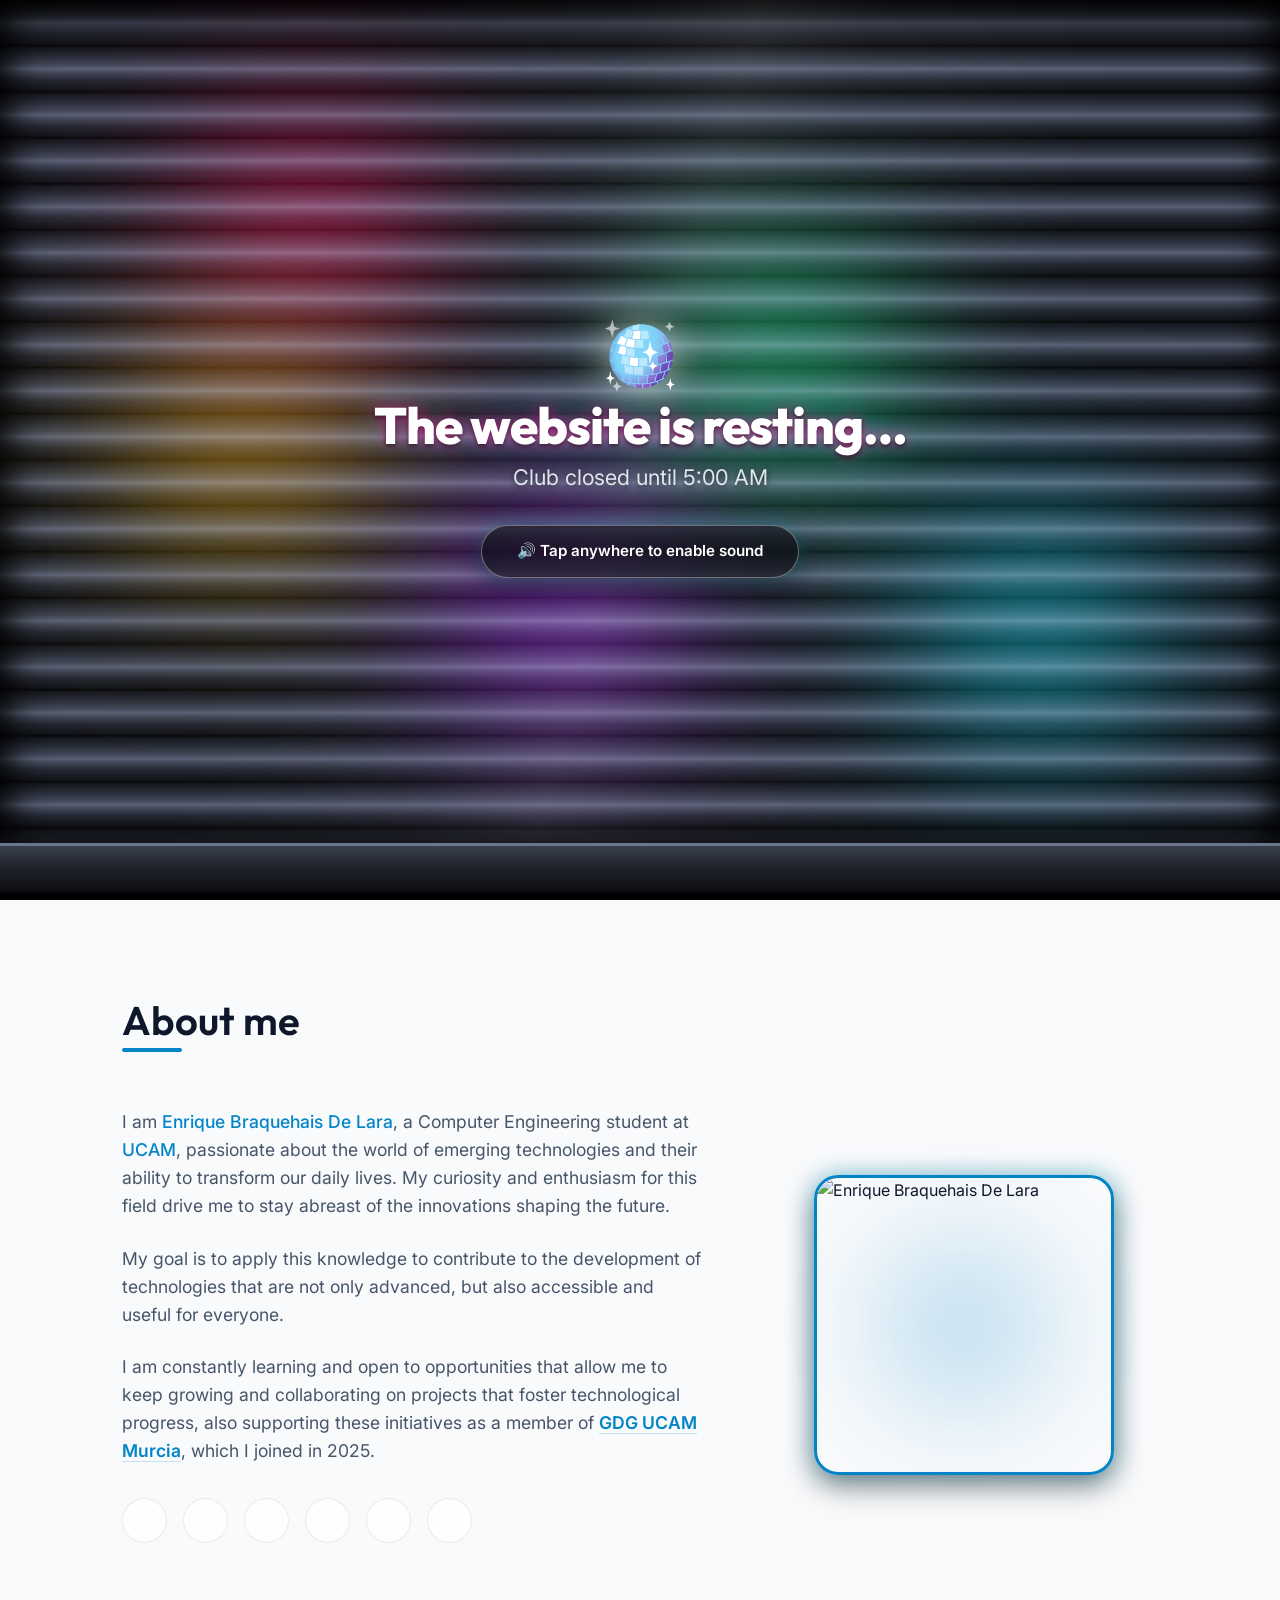
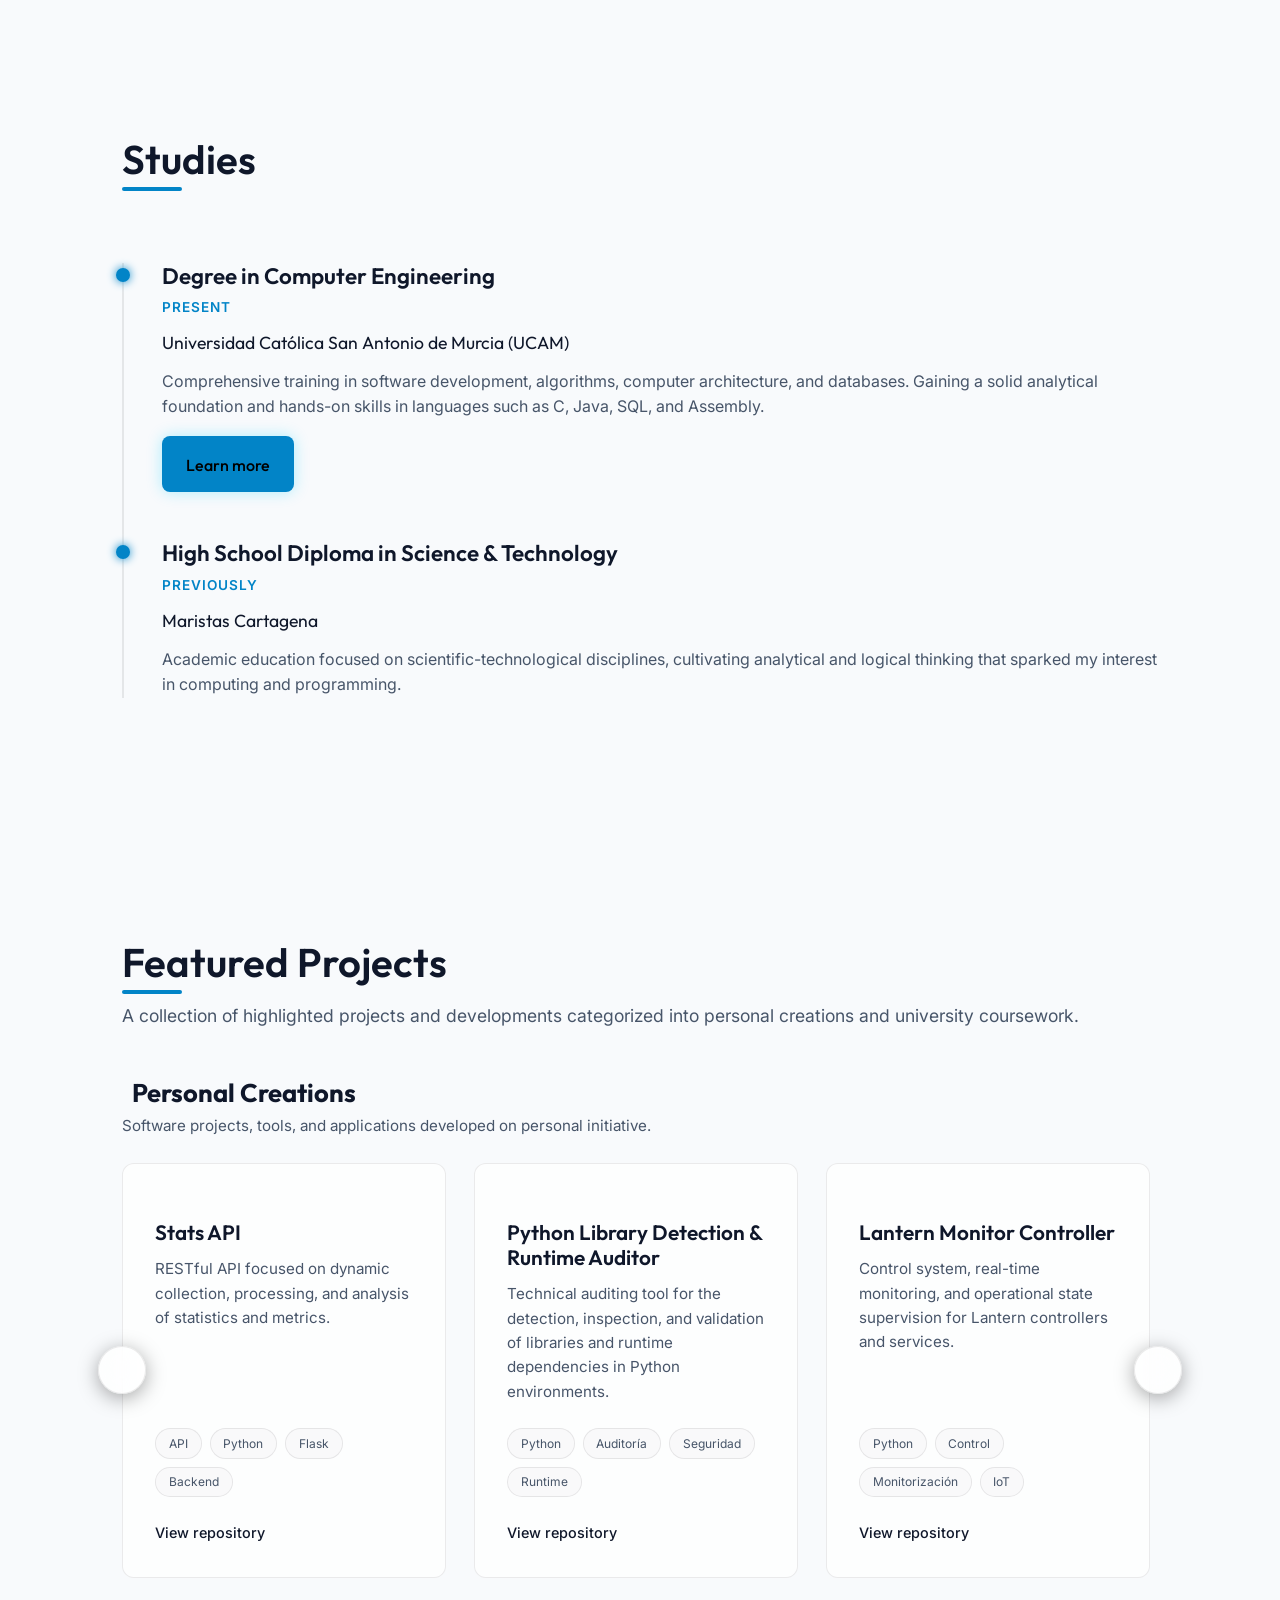
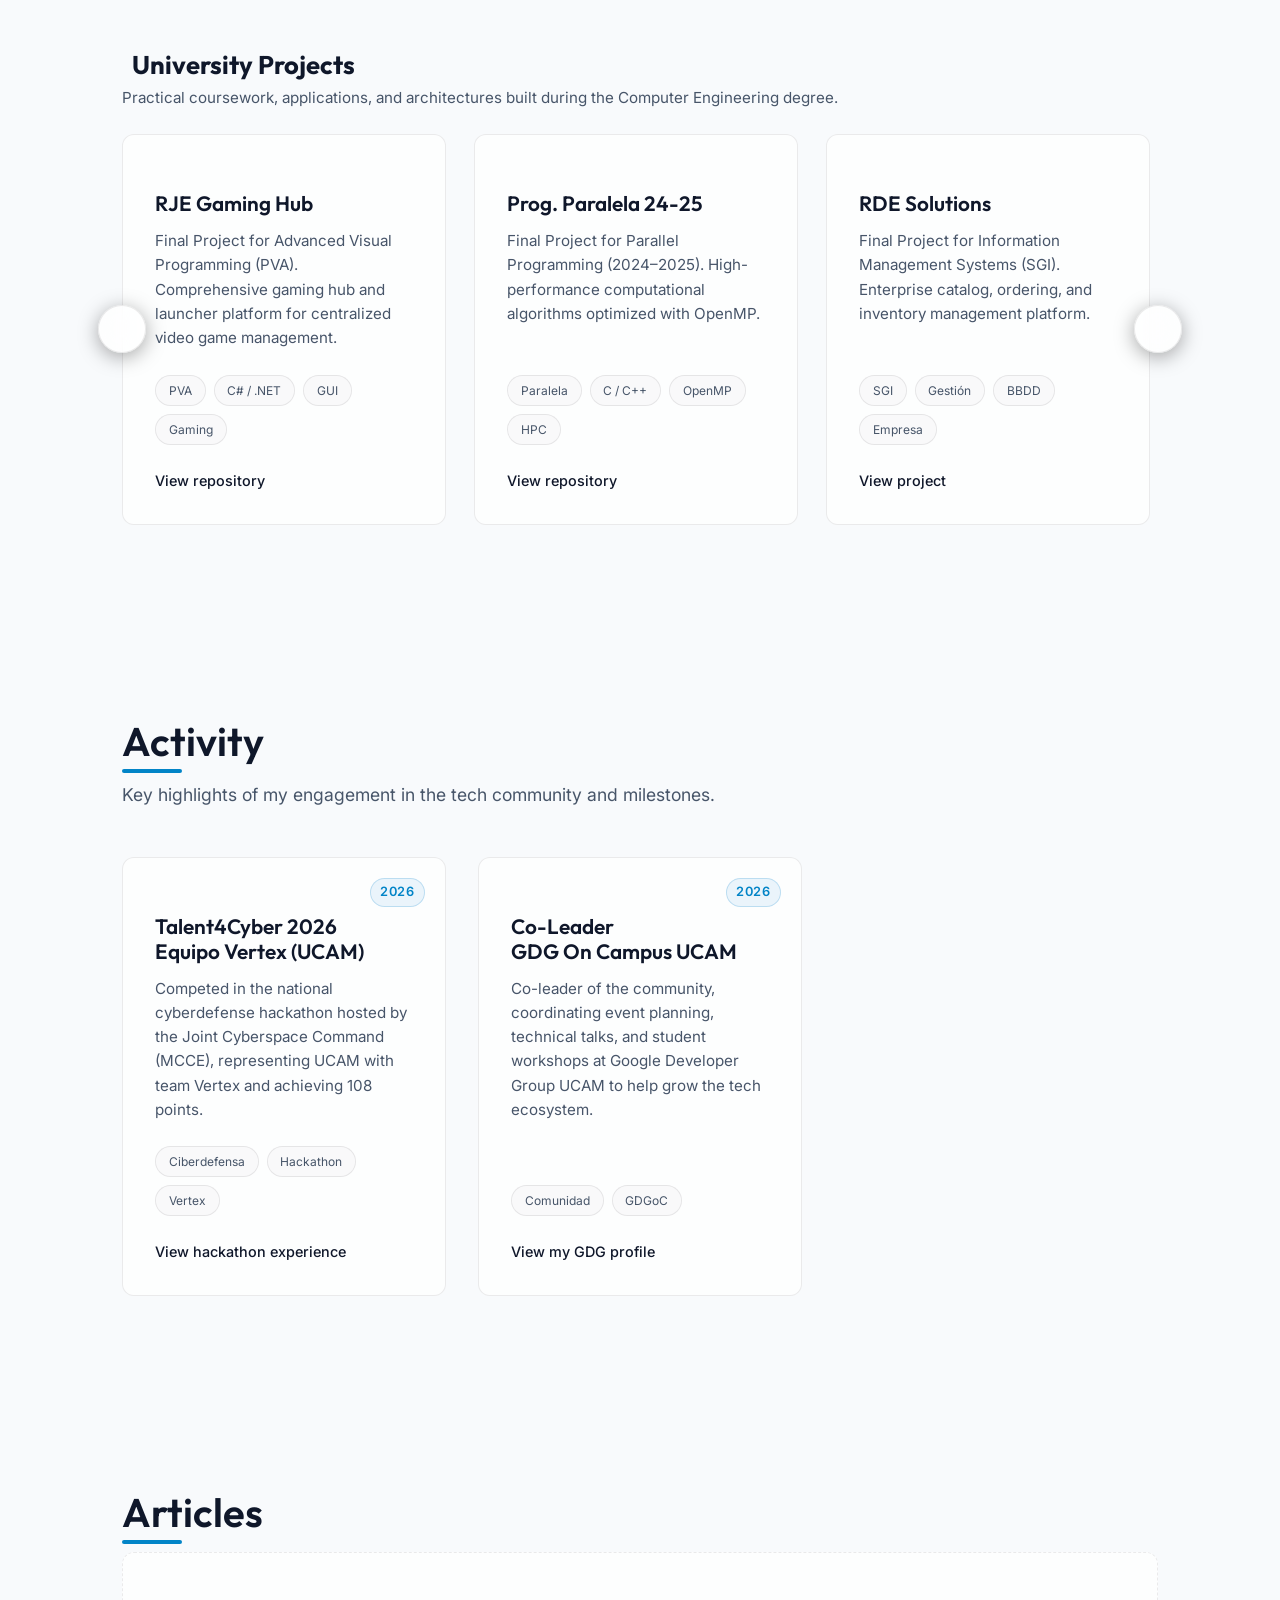
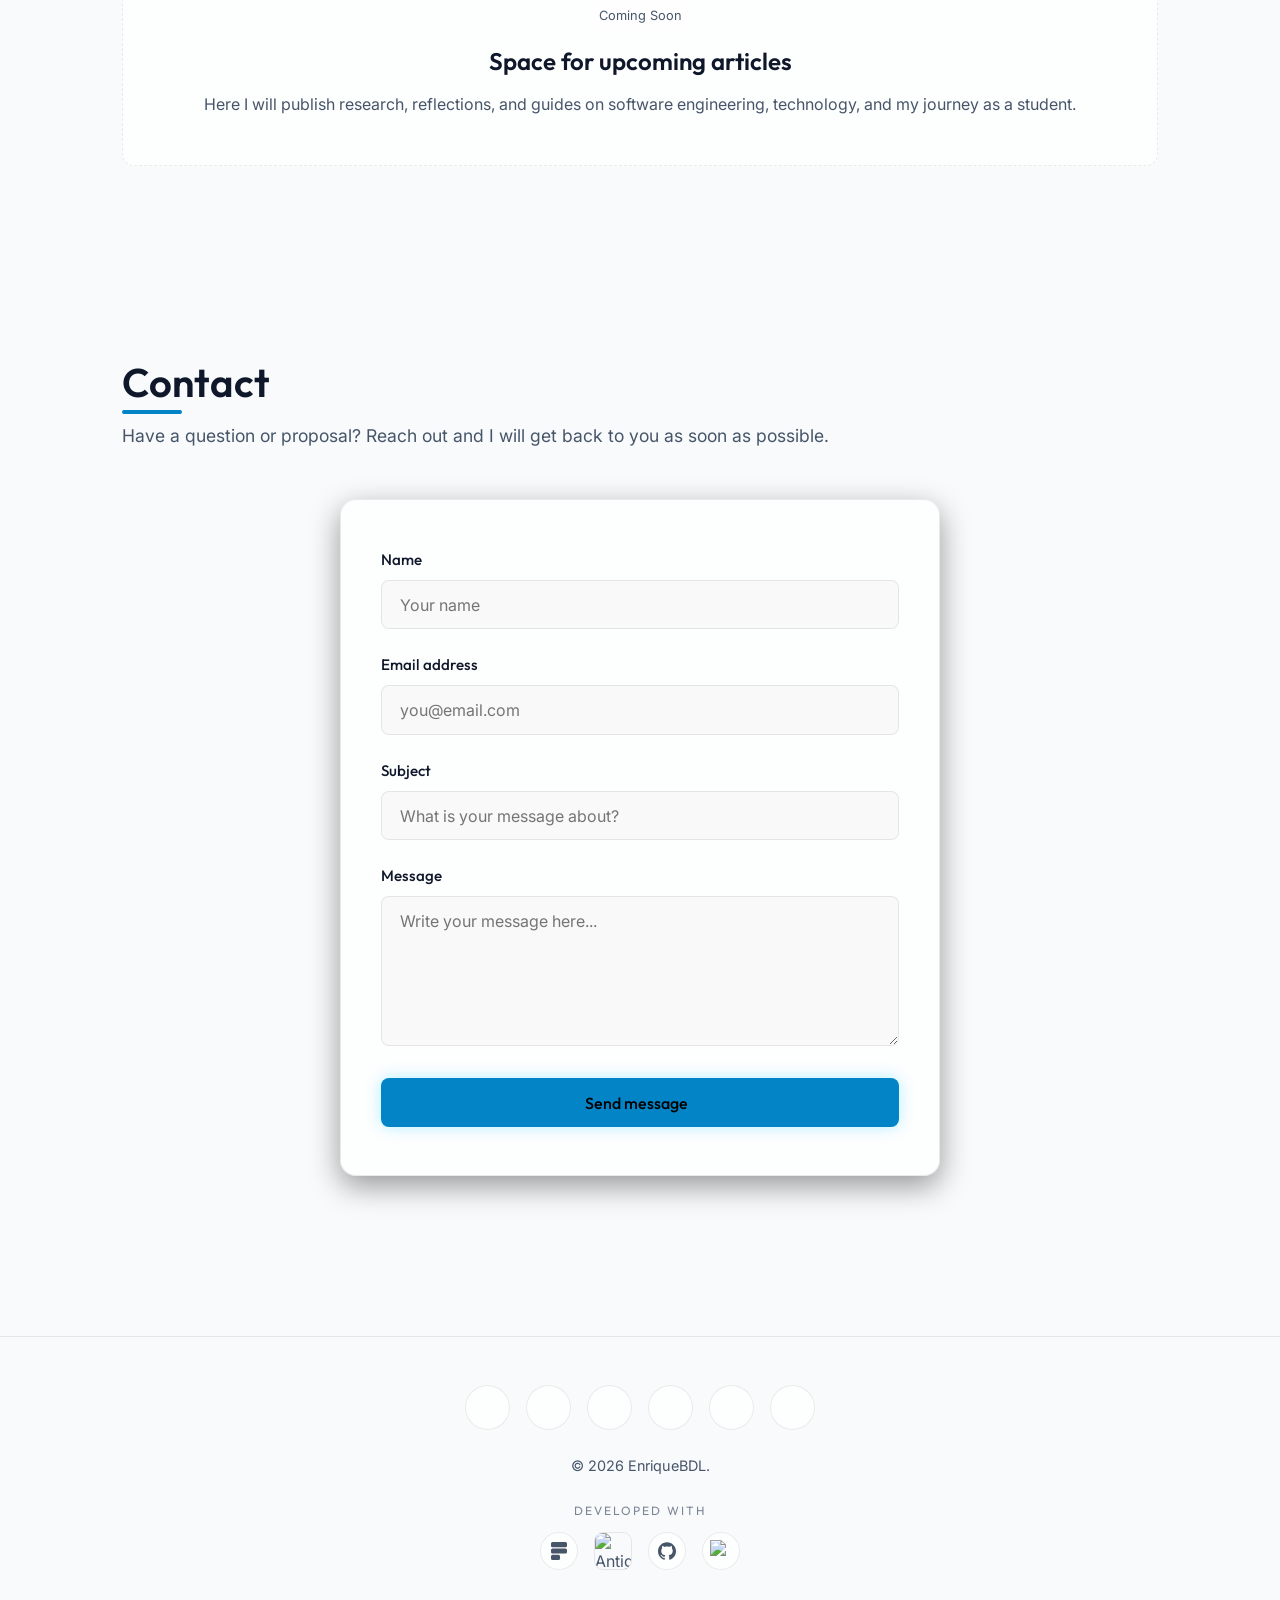
==== commit 68a985d3: "modo groove" ====
--- a/index.html
+++ b/index.html
@@ -7,6 +7,8 @@
     <title>Enrique Braquehais De Lara | Portfolio y Perfil de Ingeniería Informática</title>
     <meta name="description" content="Portfolio oficial de Enrique Braquehais De Lara, estudiante de Ingeniería Informática en la UCAM. Explora proyectos técnicos, código en GitHub y trayectoria profesional.">
     <meta name="robots" content="index, follow, max-image-preview:large, max-snippet:-1, max-video-preview:-1">
+    <meta name="referrer" content="strict-origin-when-cross-origin">
+
     <link rel="canonical" href="https://enriquebdel.github.io/">
 
     <link rel="icon" type="image/png" sizes="48x48" href="https://enriquebdel.github.io/Media/Favicons/favicon-48.png">
@@ -84,7 +86,9 @@
     <script src="https://unpkg.com/@phosphor-icons/web"></script>
     <script src="Scripts/translations.js" defer></script>
     <script src="Scripts/main.js" defer></script>
+    <script src="Scripts/nightclub.js" defer></script>
     <link rel="stylesheet" href="Estilo/styles.css">
+    <link rel="stylesheet" href="Estilo/nightclub.css">
 </head>
 <body>
     <aside class="dynamic-background">
@@ -149,6 +153,7 @@
                 </section>
             </article>
         </section>
+
 
         <section id="estudios" class="section fade-in">
             <article class="section-container">
--- a/Estilo/nightclub.css
+++ b/Estilo/nightclub.css
@@ -0,0 +1,358 @@
+/* ==========================================================================
+   NIGHTCLUB MODE — Persiana metálica + focos de discoteca
+   Activo entre las 02:00 y las 04:59 h (o forzado con ?nightclub / #nightclub)
+   ========================================================================== */
+
+/* --- Persiana metálica (overlay a pantalla completa) --- */
+#nightclub-shutter {
+    position: fixed;
+    top: 0;
+    left: 0;
+    width: 100vw;
+    height: 100vh;
+    z-index: 999999;
+    /* Lamas horizontales de persiana metálica industrial (46px por lama) */
+    background:
+        repeating-linear-gradient(
+            to bottom,
+            #0b0c0f 0px,
+            #15171d 2px,
+            #222630 8px,
+            #3e4454 18px,
+            #586074 23px,
+            #444a5b 26px,
+            #242833 34px,
+            #121318 44px,
+            #07080a 46px
+        );
+    background-size: 100% 46px;
+    transform: translateY(-105%);
+    overflow: hidden;
+    display: flex;
+    flex-direction: column;
+    align-items: center;
+    justify-content: center;
+    pointer-events: none;
+    box-shadow: inset 0 -20px 40px rgba(0, 0, 0, 0.9), inset 0 20px 40px rgba(0, 0, 0, 0.9);
+}
+
+/* Estado activo: la persiana baja con inercia y rebote industrial */
+#nightclub-shutter.nc-active {
+    transform: translateY(0);
+    pointer-events: all;
+    animation: nc-shutter-down 2.6s cubic-bezier(0.22, 1, 0.36, 1) forwards;
+}
+
+@keyframes nc-shutter-down {
+    0% {
+        transform: translateY(-105%);
+    }
+    68% {
+        transform: translateY(1.8%);
+    }
+    82% {
+        transform: translateY(-0.8%);
+    }
+    92% {
+        transform: translateY(0.3%);
+    }
+    100% {
+        transform: translateY(0);
+    }
+}
+
+/* Remate metálico inferior (zócalo de persiana comercial con goma) */
+#nightclub-shutter::after {
+    content: '';
+    position: absolute;
+    bottom: 0;
+    left: 0;
+    right: 0;
+    height: 48px;
+    background: linear-gradient(to bottom, #3a3f4d 0%, #20232b 45%, #0f1014 90%, #050507 100%);
+    border-top: 3px solid #6b758c;
+    border-bottom: 6px solid #000000;
+    box-shadow: 0 -6px 20px rgba(0, 0, 0, 0.85);
+    z-index: 3;
+    pointer-events: none;
+}
+
+/* Reflejo metálico vertical que recorre la persiana de lado a lado */
+#nightclub-shutter::before {
+    content: '';
+    position: absolute;
+    inset: 0;
+    background: linear-gradient(
+        105deg,
+        transparent 25%,
+        rgba(255, 255, 255, 0.03) 42%,
+        rgba(255, 255, 255, 0.08) 50%,
+        rgba(255, 255, 255, 0.03) 58%,
+        transparent 75%
+    );
+    animation: nc-sheen 7s ease-in-out infinite;
+    pointer-events: none;
+    z-index: 1;
+}
+
+@keyframes nc-sheen {
+    0%, 100% { transform: translateX(-120%); }
+    50% { transform: translateX(120%); }
+}
+
+/* --- Focos de colores de discoteca (luces moviéndose por la persiana) --- */
+.nc-spotlight {
+    position: absolute;
+    width: 360px;
+    height: 360px;
+    border-radius: 50%;
+    filter: blur(80px);
+    opacity: 0;
+    pointer-events: none;
+    will-change: transform, opacity;
+    mix-blend-mode: screen;
+    z-index: 2;
+}
+
+.nc-spotlight-1 {
+    --spot-color: #ff0055;
+    background: radial-gradient(circle, var(--spot-color) 0%, rgba(255, 0, 85, 0.4) 40%, transparent 70%);
+    top: 5%;
+    left: 10%;
+    animation: nc-spot-fade-in 0.8s 2.6s forwards, nc-float-1 8s 2.6s ease-in-out infinite alternate;
+}
+
+.nc-spotlight-2 {
+    --spot-color: #00e5ff;
+    background: radial-gradient(circle, var(--spot-color) 0%, rgba(0, 229, 255, 0.4) 40%, transparent 70%);
+    top: 50%;
+    right: 5%;
+    animation: nc-spot-fade-in 0.8s 2.8s forwards, nc-float-2 10s 2.8s ease-in-out infinite alternate;
+}
+
+.nc-spotlight-3 {
+    --spot-color: #9d00ff;
+    background: radial-gradient(circle, var(--spot-color) 0%, rgba(157, 0, 255, 0.4) 40%, transparent 70%);
+    bottom: 12%;
+    left: 30%;
+    animation: nc-spot-fade-in 0.8s 3s forwards, nc-float-3 9s 3s ease-in-out infinite alternate;
+}
+
+.nc-spotlight-4 {
+    --spot-color: #00ff88;
+    background: radial-gradient(circle, var(--spot-color) 0%, rgba(0, 255, 136, 0.4) 40%, transparent 70%);
+    top: 20%;
+    right: 25%;
+    animation: nc-spot-fade-in 0.8s 3.2s forwards, nc-float-4 11s 3.2s ease-in-out infinite alternate;
+}
+
+.nc-spotlight-5 {
+    --spot-color: #ffb700;
+    background: radial-gradient(circle, var(--spot-color) 0%, rgba(255, 183, 0, 0.4) 40%, transparent 70%);
+    bottom: 30%;
+    left: 5%;
+    animation: nc-spot-fade-in 0.8s 3.4s forwards, nc-float-5 7s 3.4s ease-in-out infinite alternate;
+}
+
+@keyframes nc-spot-fade-in {
+    from { opacity: 0; }
+    to { opacity: 0.75; }
+}
+
+@keyframes nc-float-1 {
+    0% { transform: translate(0, 0) scale(1); }
+    50% { transform: translate(260px, 180px) scale(1.3); }
+    100% { transform: translate(120px, 320px) scale(0.9); }
+}
+
+@keyframes nc-float-2 {
+    0% { transform: translate(0, 0) scale(1.1); }
+    50% { transform: translate(-300px, -150px) scale(0.8); }
+    100% { transform: translate(-180px, 140px) scale(1.35); }
+}
+
+@keyframes nc-float-3 {
+    0% { transform: translate(0, 0) scale(0.85); }
+    50% { transform: translate(220px, -240px) scale(1.4); }
+    100% { transform: translate(-150px, -120px) scale(1); }
+}
+
+@keyframes nc-float-4 {
+    0% { transform: translate(0, 0) scale(1.2); }
+    50% { transform: translate(-200px, 220px) scale(0.8); }
+    100% { transform: translate(140px, 80px) scale(1.25); }
+}
+
+@keyframes nc-float-5 {
+    0% { transform: translate(0, 0) scale(0.95); }
+    50% { transform: translate(320px, -120px) scale(1.5); }
+    100% { transform: translate(180px, -260px) scale(0.85); }
+}
+
+/* --- Contenedor de mensaje central --- */
+.nc-message-wrap {
+    position: relative;
+    z-index: 10;
+    text-align: center;
+    color: #ffffff;
+    font-family: var(--font-heading, 'Outfit', sans-serif);
+    user-select: none;
+    opacity: 0;
+    transform: translateY(30px);
+    max-width: 90vw;
+    padding: 2rem;
+    cursor: pointer;
+}
+
+#nightclub-shutter.nc-active .nc-message-wrap {
+    animation: nc-msg-fade-in 1.2s 2.7s cubic-bezier(0.16, 1, 0.3, 1) forwards;
+}
+
+@keyframes nc-msg-fade-in {
+    from {
+        opacity: 0;
+        transform: translateY(30px);
+    }
+    to {
+        opacity: 1;
+        transform: translateY(0);
+    }
+}
+
+.nc-clock {
+    font-size: 4rem;
+    margin-bottom: 0.6rem;
+    animation: nc-discoball 4s ease-in-out infinite;
+    line-height: 1;
+    filter: drop-shadow(0 0 20px rgba(255, 255, 255, 0.6));
+}
+
+@keyframes nc-discoball {
+    0%, 100% { transform: rotate(-5deg) scale(1); }
+    50% { transform: rotate(5deg) scale(1.12); }
+}
+
+.nc-title {
+    font-size: clamp(1.8rem, 5.5vw, 3.2rem);
+    font-weight: 800;
+    letter-spacing: -1px;
+    text-shadow:
+        0 0 15px rgba(255, 0, 128, 0.6),
+        0 0 35px rgba(0, 229, 255, 0.4),
+        0 2px 4px rgba(0, 0, 0, 0.8);
+    margin: 0 0 0.5rem;
+    line-height: 1.15;
+}
+
+.nc-subtitle {
+    font-size: clamp(1rem, 2.8vw, 1.35rem);
+    font-weight: 400;
+    color: #e0e6ed;
+    font-family: var(--font-sans, 'Inter', sans-serif);
+    margin: 0 0 2rem;
+    line-height: 1.4;
+    text-shadow: 0 2px 6px rgba(0, 0, 0, 0.7);
+}
+
+.nc-prompt {
+    font-size: 0.95rem;
+    font-weight: 600;
+    cursor: pointer;
+    padding: 0.85rem 2.2rem;
+    border: 1px solid rgba(255, 255, 255, 0.35);
+    border-radius: 50px;
+    display: inline-flex;
+    align-items: center;
+    gap: 0.5rem;
+    font-family: var(--font-sans, 'Inter', sans-serif);
+    transition: all 0.35s cubic-bezier(0.16, 1, 0.3, 1);
+    background: rgba(15, 17, 23, 0.7);
+    backdrop-filter: blur(14px);
+    -webkit-backdrop-filter: blur(14px);
+    color: #ffffff;
+    box-shadow: 0 8px 30px rgba(0, 0, 0, 0.5), 0 0 20px rgba(0, 229, 255, 0.25);
+    animation: nc-pulse-btn 2.2s infinite;
+}
+
+@keyframes nc-pulse-btn {
+    0%, 100% {
+        box-shadow: 0 8px 30px rgba(0, 0, 0, 0.5), 0 0 15px rgba(0, 229, 255, 0.25);
+        border-color: rgba(255, 255, 255, 0.35);
+    }
+    50% {
+        box-shadow: 0 8px 35px rgba(0, 0, 0, 0.6), 0 0 30px rgba(255, 0, 128, 0.5);
+        border-color: rgba(255, 0, 128, 0.7);
+    }
+}
+
+.nc-prompt:hover {
+    background: rgba(255, 255, 255, 0.18);
+    border-color: #00e5ff;
+    transform: scale(1.05);
+    box-shadow: 0 10px 40px rgba(0, 229, 255, 0.45);
+}
+
+.nc-prompt-hidden {
+    opacity: 0 !important;
+    pointer-events: none !important;
+    transform: scale(0.9) !important;
+    transition: opacity 0.5s ease, transform 0.5s ease;
+}
+
+/* --- Botón flotante para probar el modo persiana --- */
+#nc-test-btn {
+    position: fixed;
+    bottom: 20px;
+    left: 20px;
+    z-index: 99998;
+    width: 44px;
+    height: 44px;
+    border-radius: 50%;
+    border: 1px solid rgba(255, 255, 255, 0.25);
+    background: rgba(15, 17, 23, 0.75);
+    backdrop-filter: blur(10px);
+    -webkit-backdrop-filter: blur(10px);
+    font-size: 1.2rem;
+    cursor: pointer;
+    box-shadow: 0 4px 16px rgba(0, 0, 0, 0.5);
+    transition: transform 0.25s ease, border-color 0.25s ease;
+}
+#nc-test-btn:hover {
+    transform: scale(1.12);
+    border-color: #00e5ff;
+}
+
+/* --- Iframe de YouTube (reproductor de fondo oculto visualmente) --- */
+#nc-audio-player {
+    position: absolute;
+    width: 1px;
+    height: 1px;
+    top: -100px;
+    left: -100px;
+    opacity: 0;
+    pointer-events: none;
+    border: none;
+    z-index: -10;
+}
+
+/* --- Adaptación a pantallas pequeñas / móviles --- */
+@media (max-width: 768px) {
+    .nc-spotlight {
+        width: 220px;
+        height: 220px;
+        filter: blur(55px);
+    }
+
+    .nc-clock {
+        font-size: 3.2rem;
+    }
+
+    .nc-prompt {
+        padding: 0.75rem 1.6rem;
+        font-size: 0.88rem;
+    }
+
+    #nightclub-shutter::after {
+        height: 36px;
+    }
+}
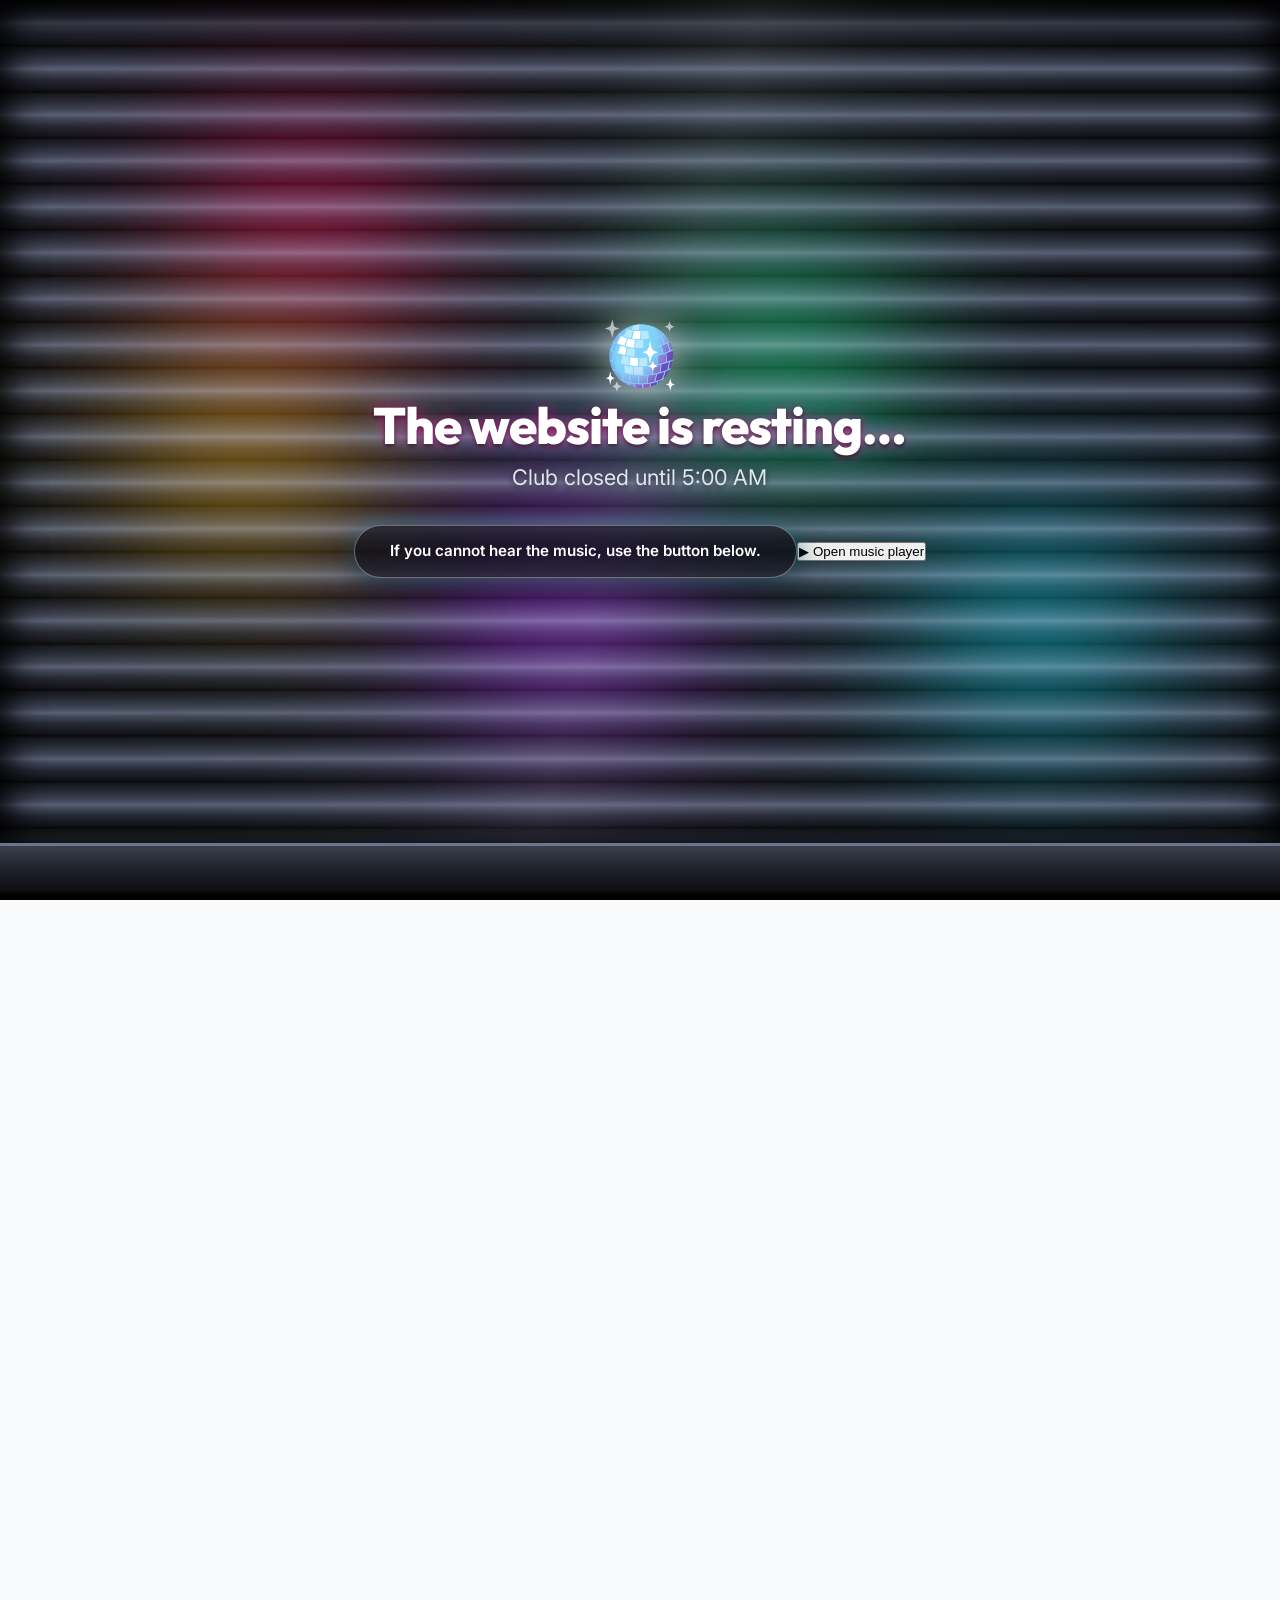
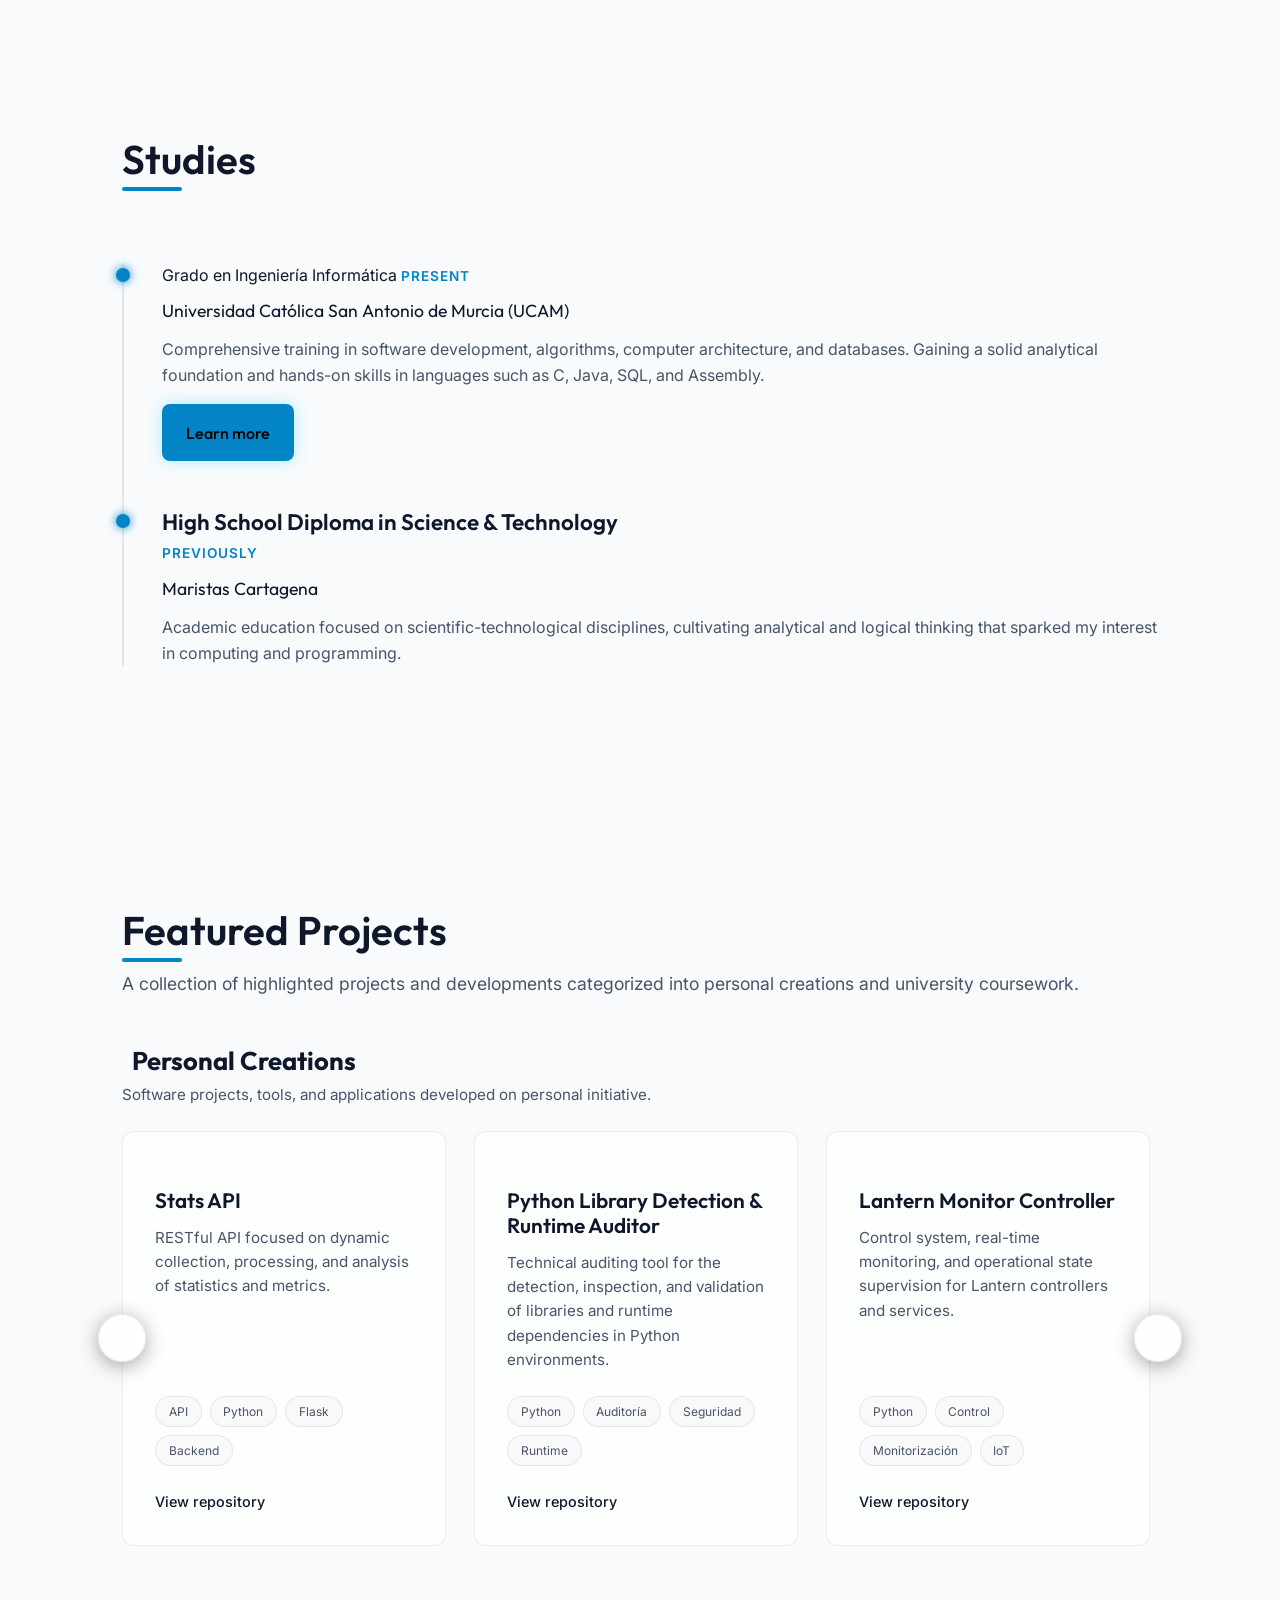
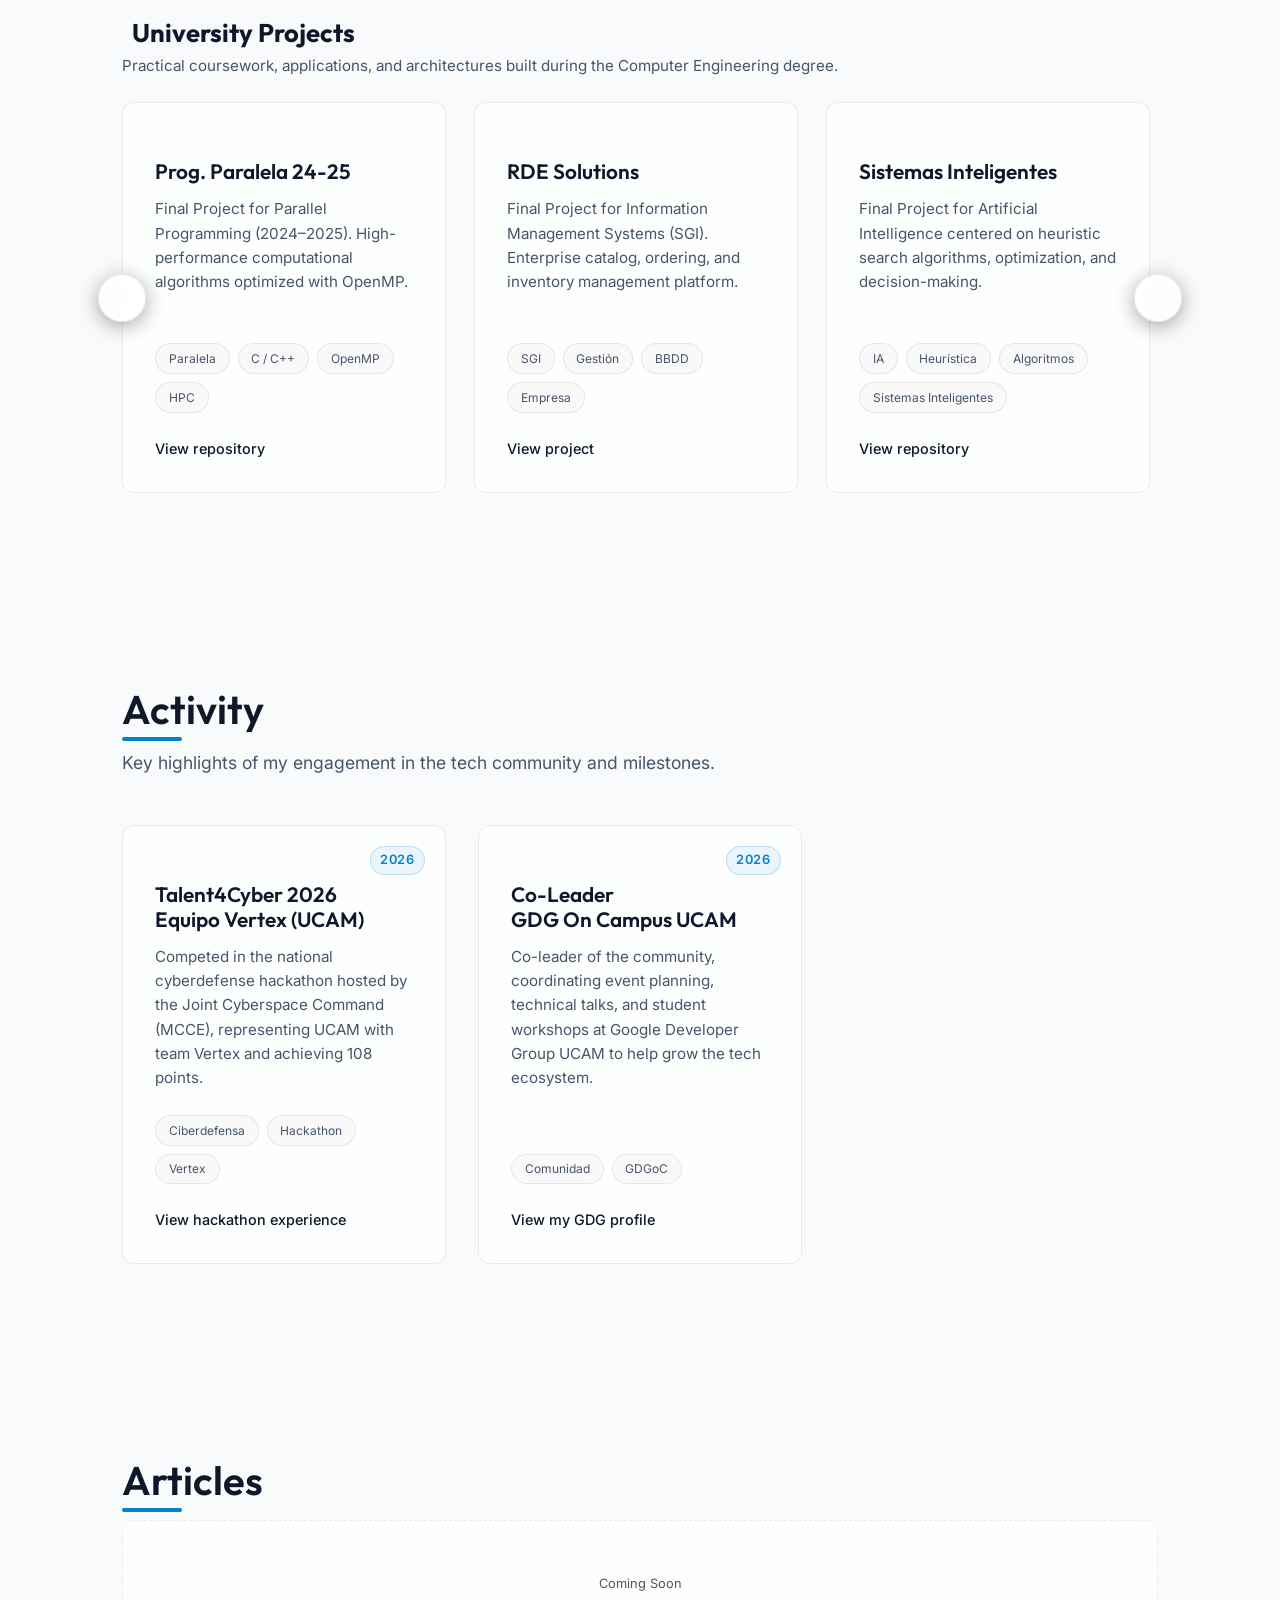
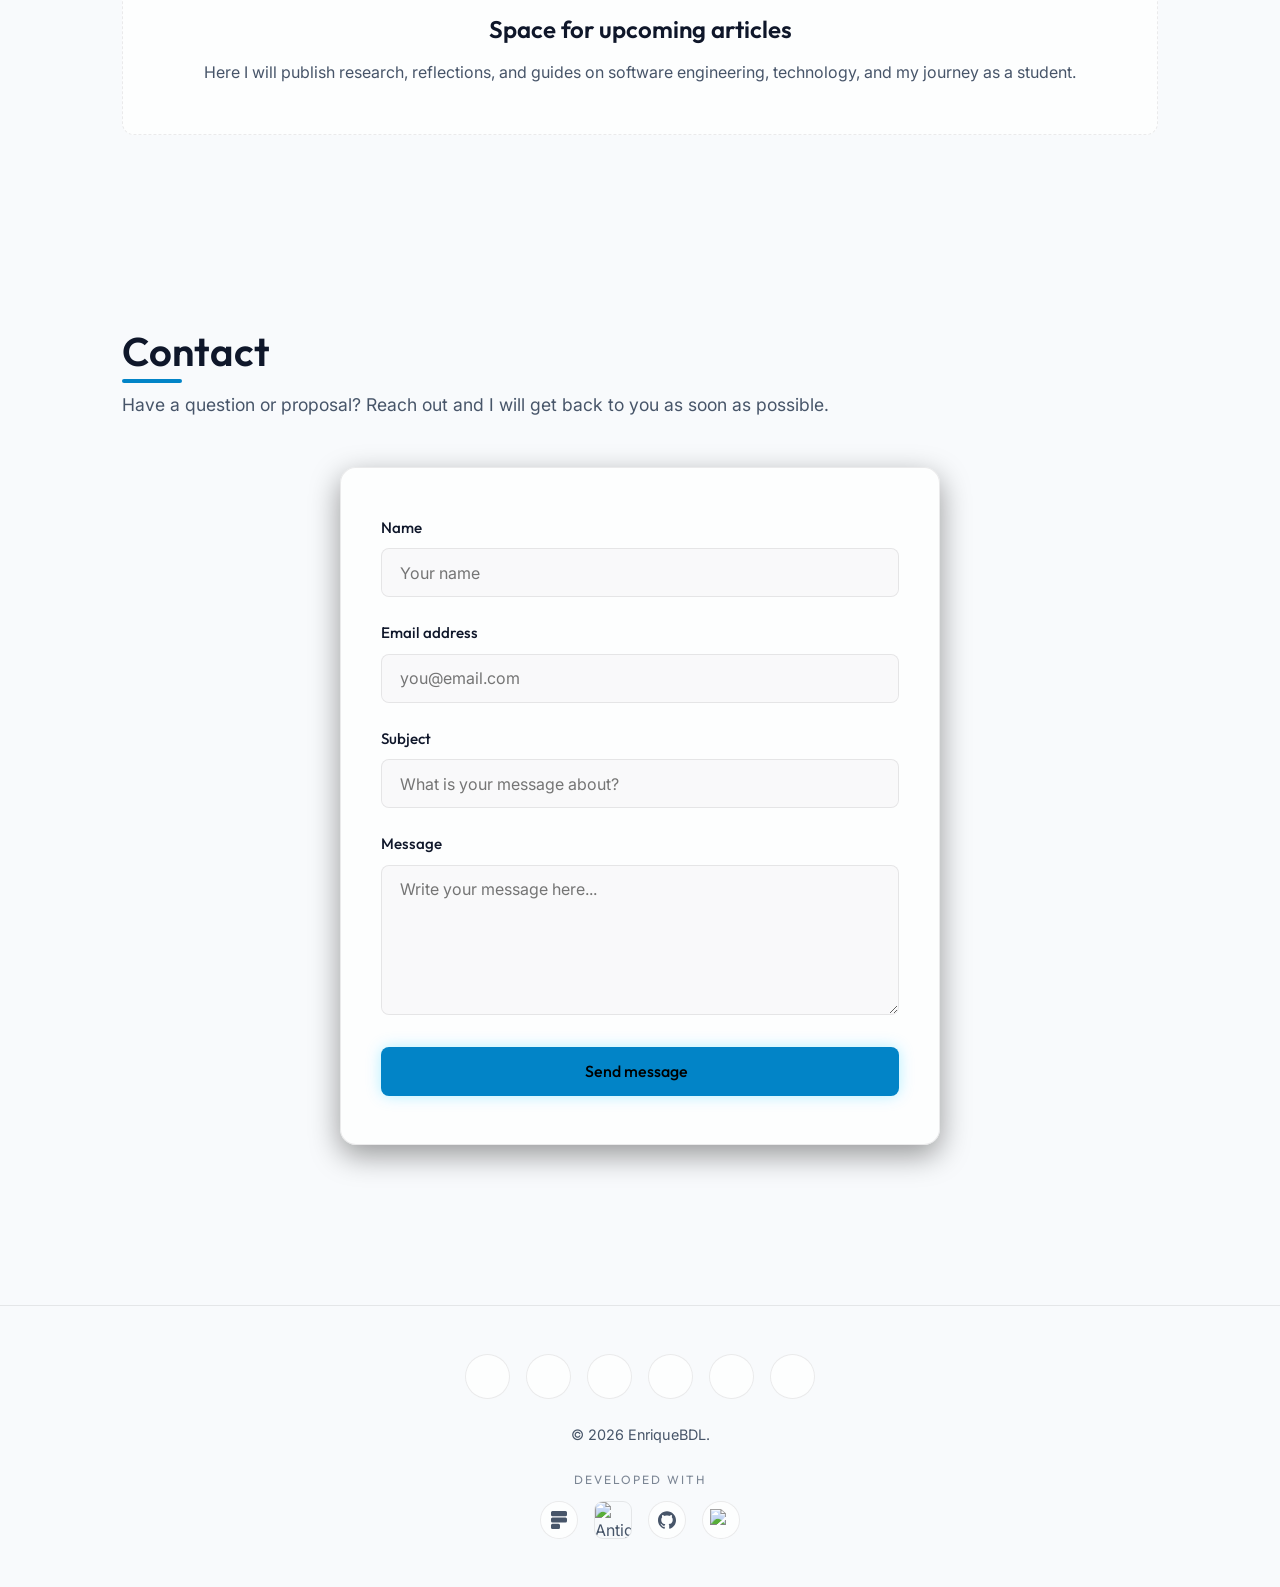
==== commit a4609b05: "configuracion del titulo" ====
--- a/index.html
+++ b/index.html
@@ -161,8 +161,7 @@
                 <section class="timeline">
                     <article class="timeline-item">
                         <span class="timeline-dot"></span>
-                        <section class="timeline-content">
-                            <h3 data-i18n="studies_degree_title">Grado en Ingeniería Informática</h3>
+                        <section class="timeline-content"><span id="nightclub-trigger">G</span>rado en Ingeniería Informática</h3>
                             <time class="timeline-date" data-i18n="studies_current">Actualidad</time>
                             <h4>Universidad Católica San Antonio de Murcia (UCAM)</h4>
                             <p data-i18n="studies_degree_desc">Formación integral en desarrollo de software, algoritmos, arquitectura de computadores y bases de datos. Adquiriendo una sólida base analítica y habilidades prácticas en diversos lenguajes como C, Java, SQL y Ensamblador.</p>
--- a/Estilo/nightclub.css
+++ b/Estilo/nightclub.css
@@ -355,4 +355,4 @@
     #nightclub-shutter::after {
         height: 36px;
     }
-}
+}
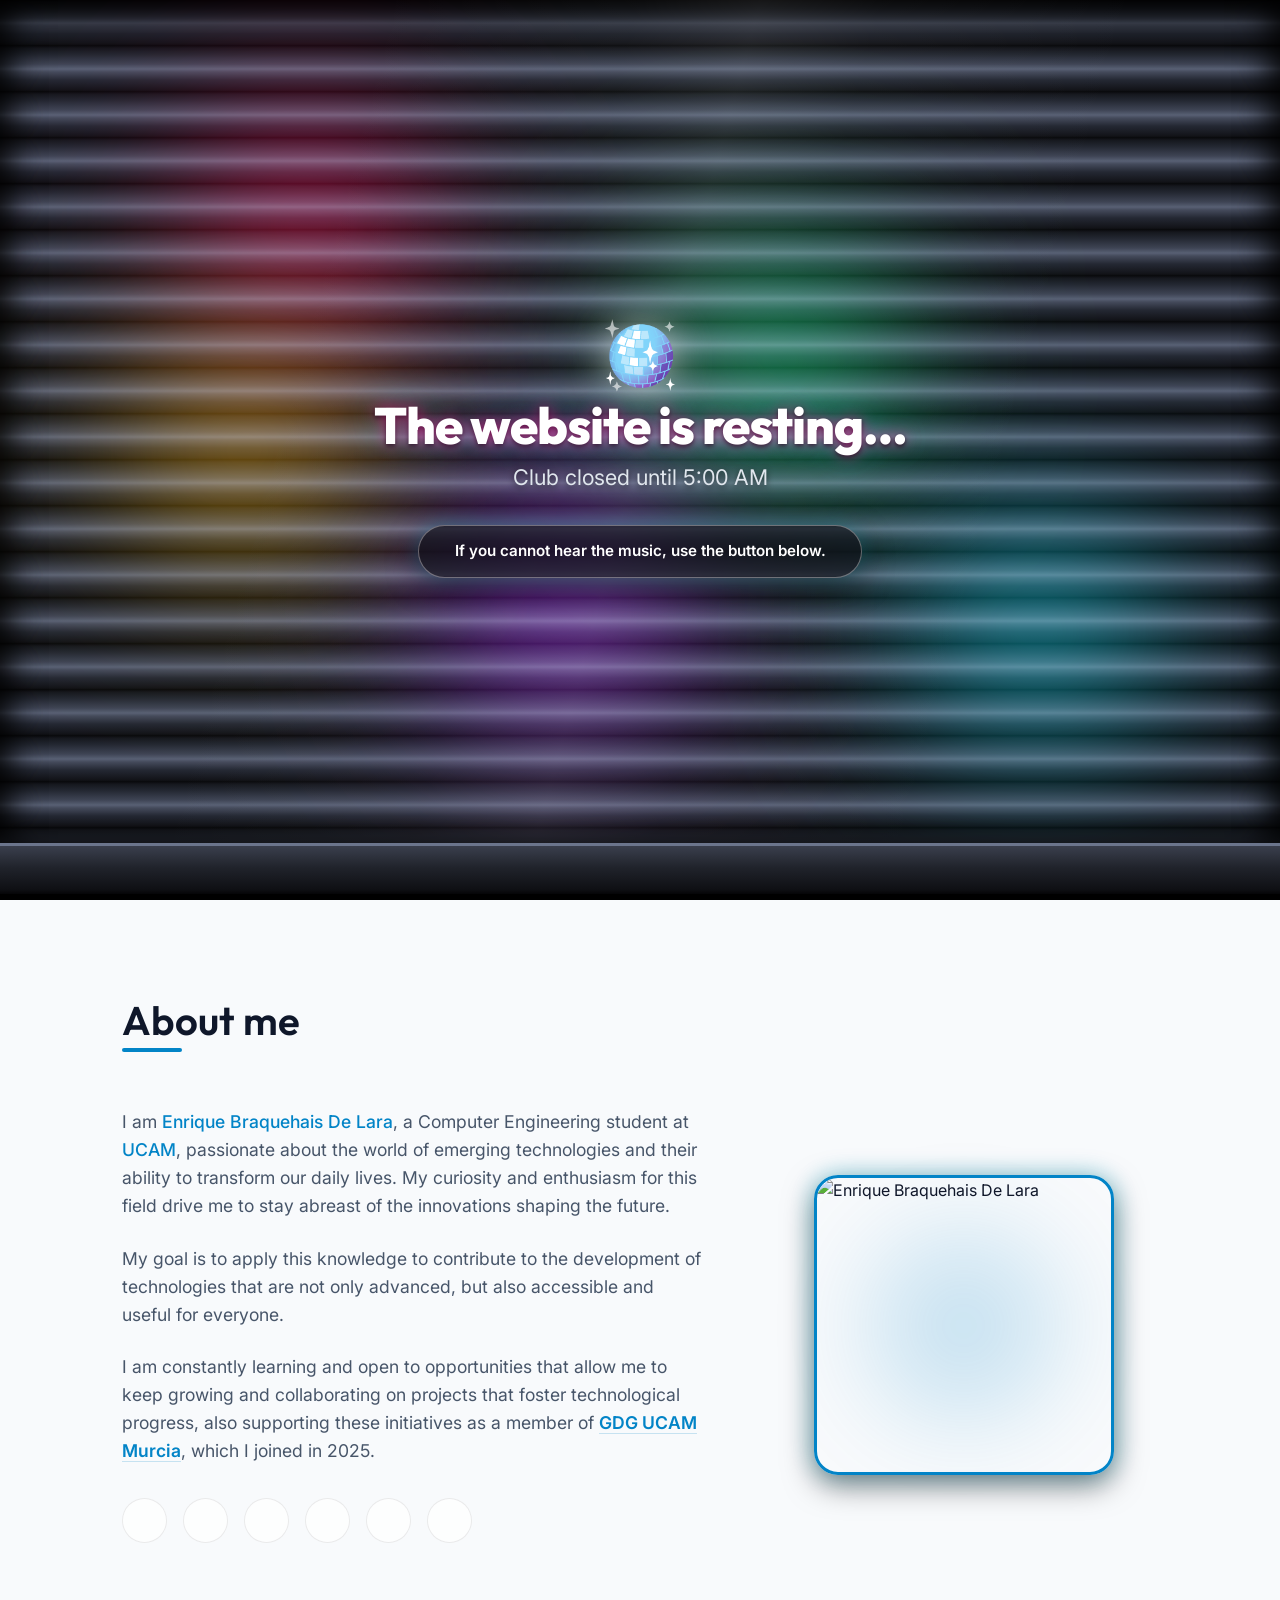
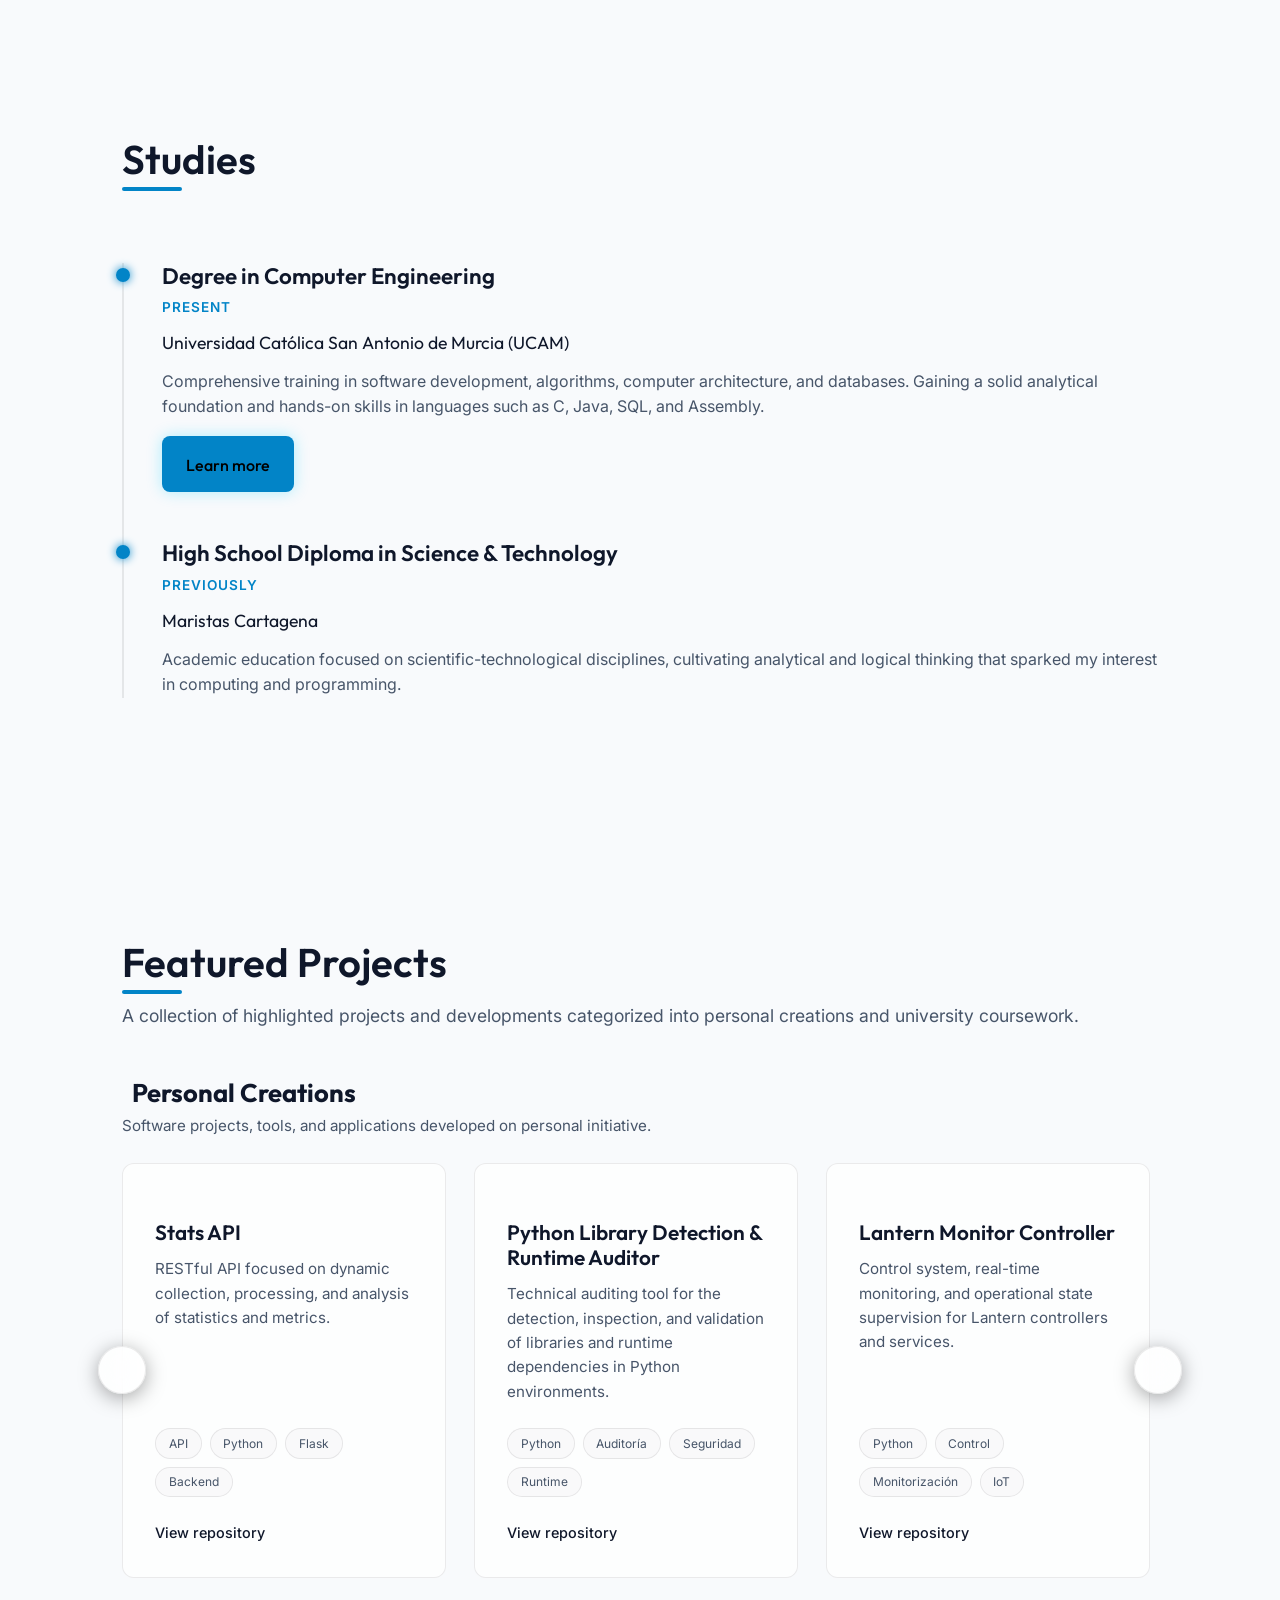
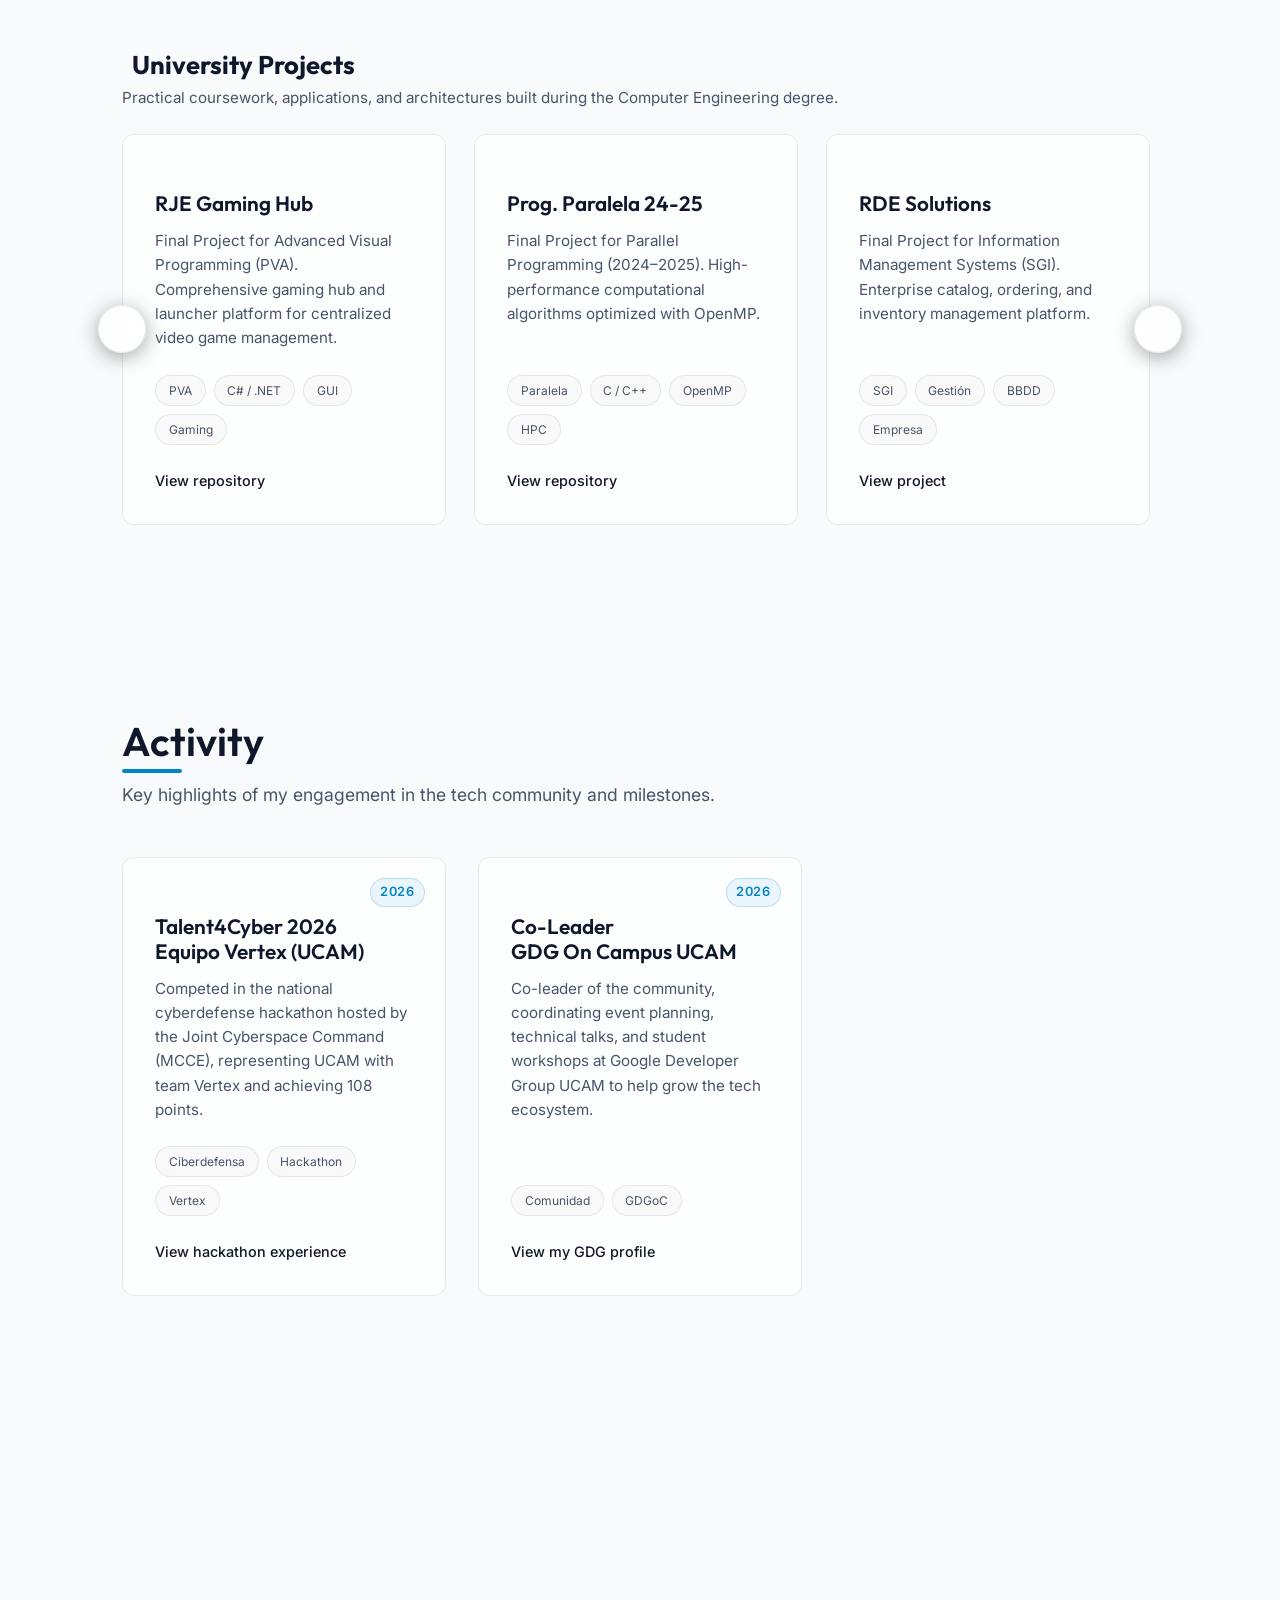
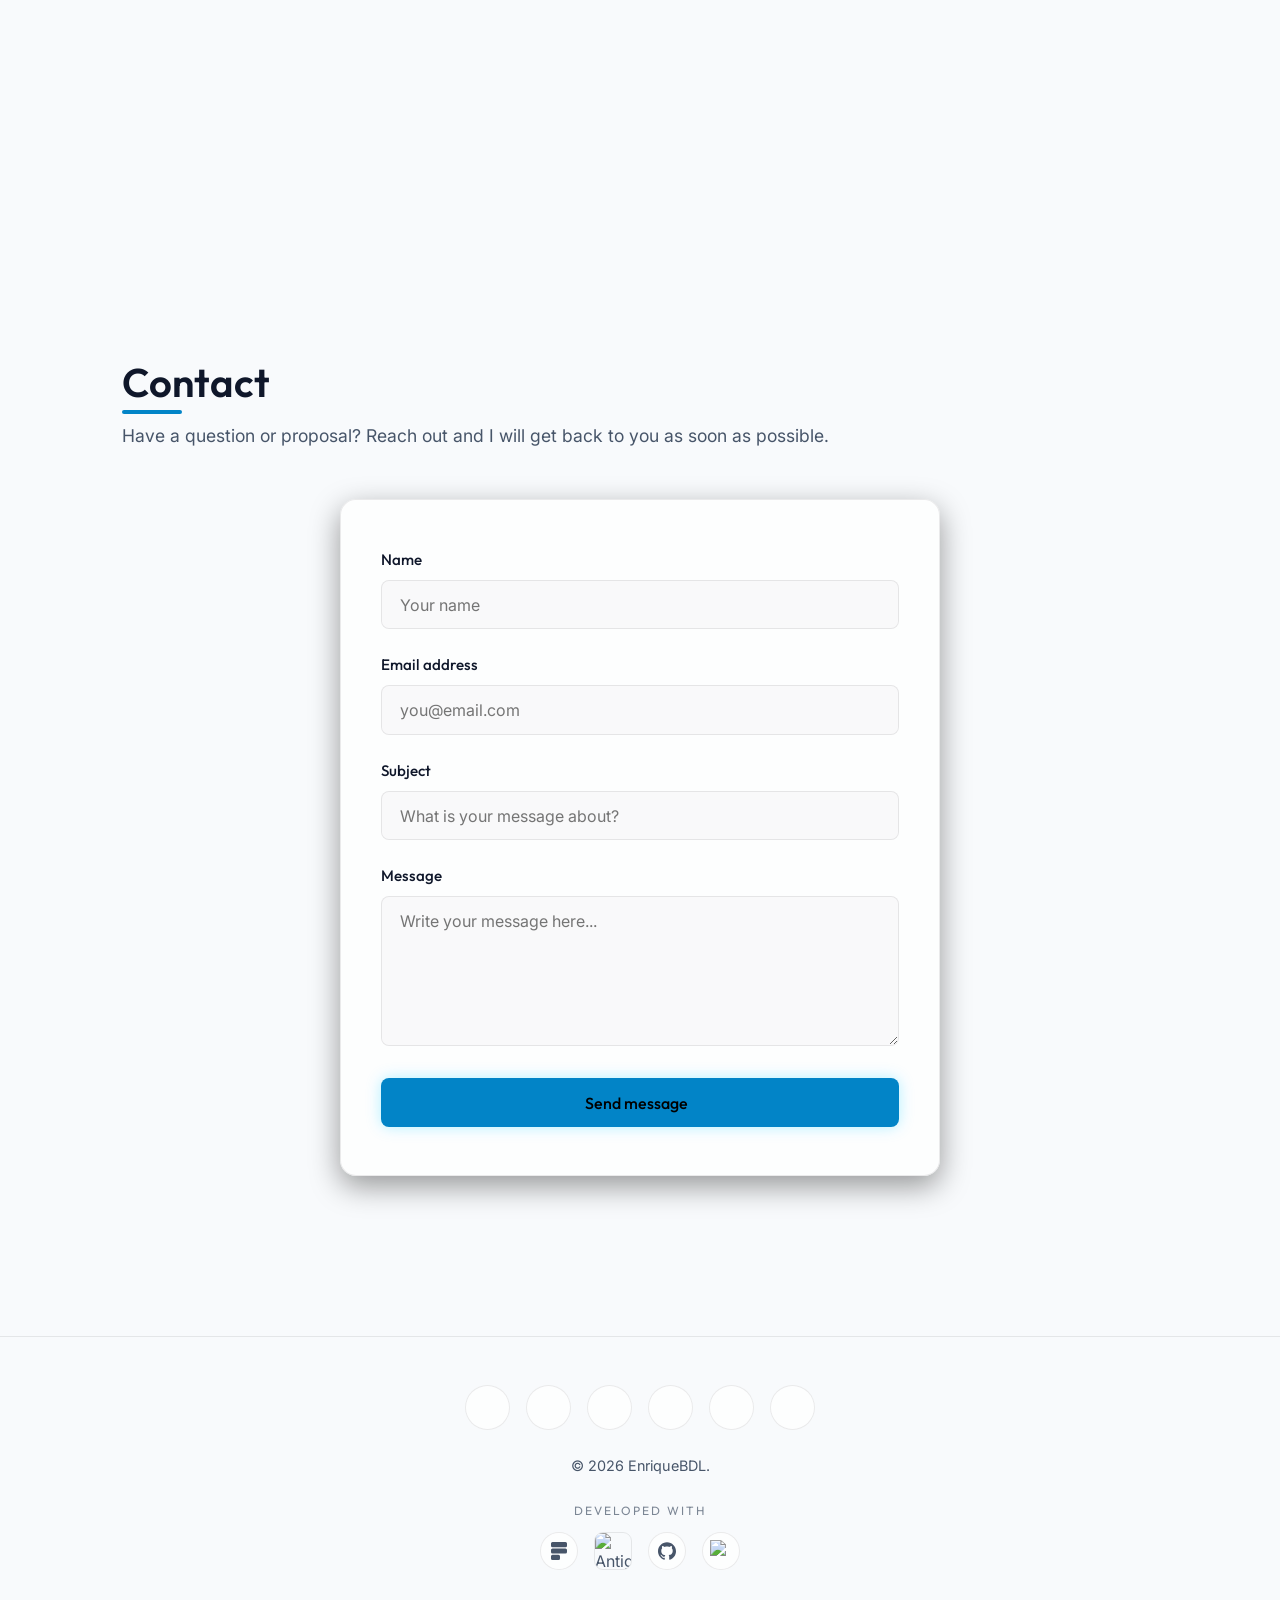
==== commit f094dc5e: "solucionando vista y funcionamiento" ====
--- a/index.html
+++ b/index.html
@@ -155,19 +155,25 @@
         </section>
 
 
+        
         <section id="estudios" class="section fade-in">
             <article class="section-container">
                 <h2 class="section-title" data-i18n="studies_title">Estudios</h2>
                 <section class="timeline">
+                    
                     <article class="timeline-item">
                         <span class="timeline-dot"></span>
-                        <section class="timeline-content"><span id="nightclub-trigger">G</span>rado en Ingeniería Informática</h3>
+                        <section class="timeline-content"> 
+                            <h3 data-i18n="studies_degree_title">
+                                <span id="nightclub-trigger">G</span>rado en Ingeniería Informática
+                            </h3>                        
                             <time class="timeline-date" data-i18n="studies_current">Actualidad</time>
                             <h4>Universidad Católica San Antonio de Murcia (UCAM)</h4>
                             <p data-i18n="studies_degree_desc">Formación integral en desarrollo de software, algoritmos, arquitectura de computadores y bases de datos. Adquiriendo una sólida base analítica y habilidades prácticas en diversos lenguajes como C, Java, SQL y Ensamblador.</p>
                             <a href="Estructura/universidad.html" class="btn btn-primary timeline-cta-btn"><span data-i18n="studies_learn_more">Saber más</span> <i class="ph ph-arrow-right"></i></a>
                         </section>
                     </article>
+
                     <article class="timeline-item">
                         <span class="timeline-dot"></span>
                         <section class="timeline-content">
@@ -177,9 +183,11 @@
                             <p data-i18n="studies_hs_desc">Formación académica centrada en las materias de la rama científico-tecnológica, desarrollando una fuerte base analítica y lógica que impulsó el interés por la programación e informática.</p>
                         </section>
                     </article>
+
                 </section>
             </article>
         </section>
+
 
         <section id="proyectos" class="section fade-in">
             <article class="section-container">
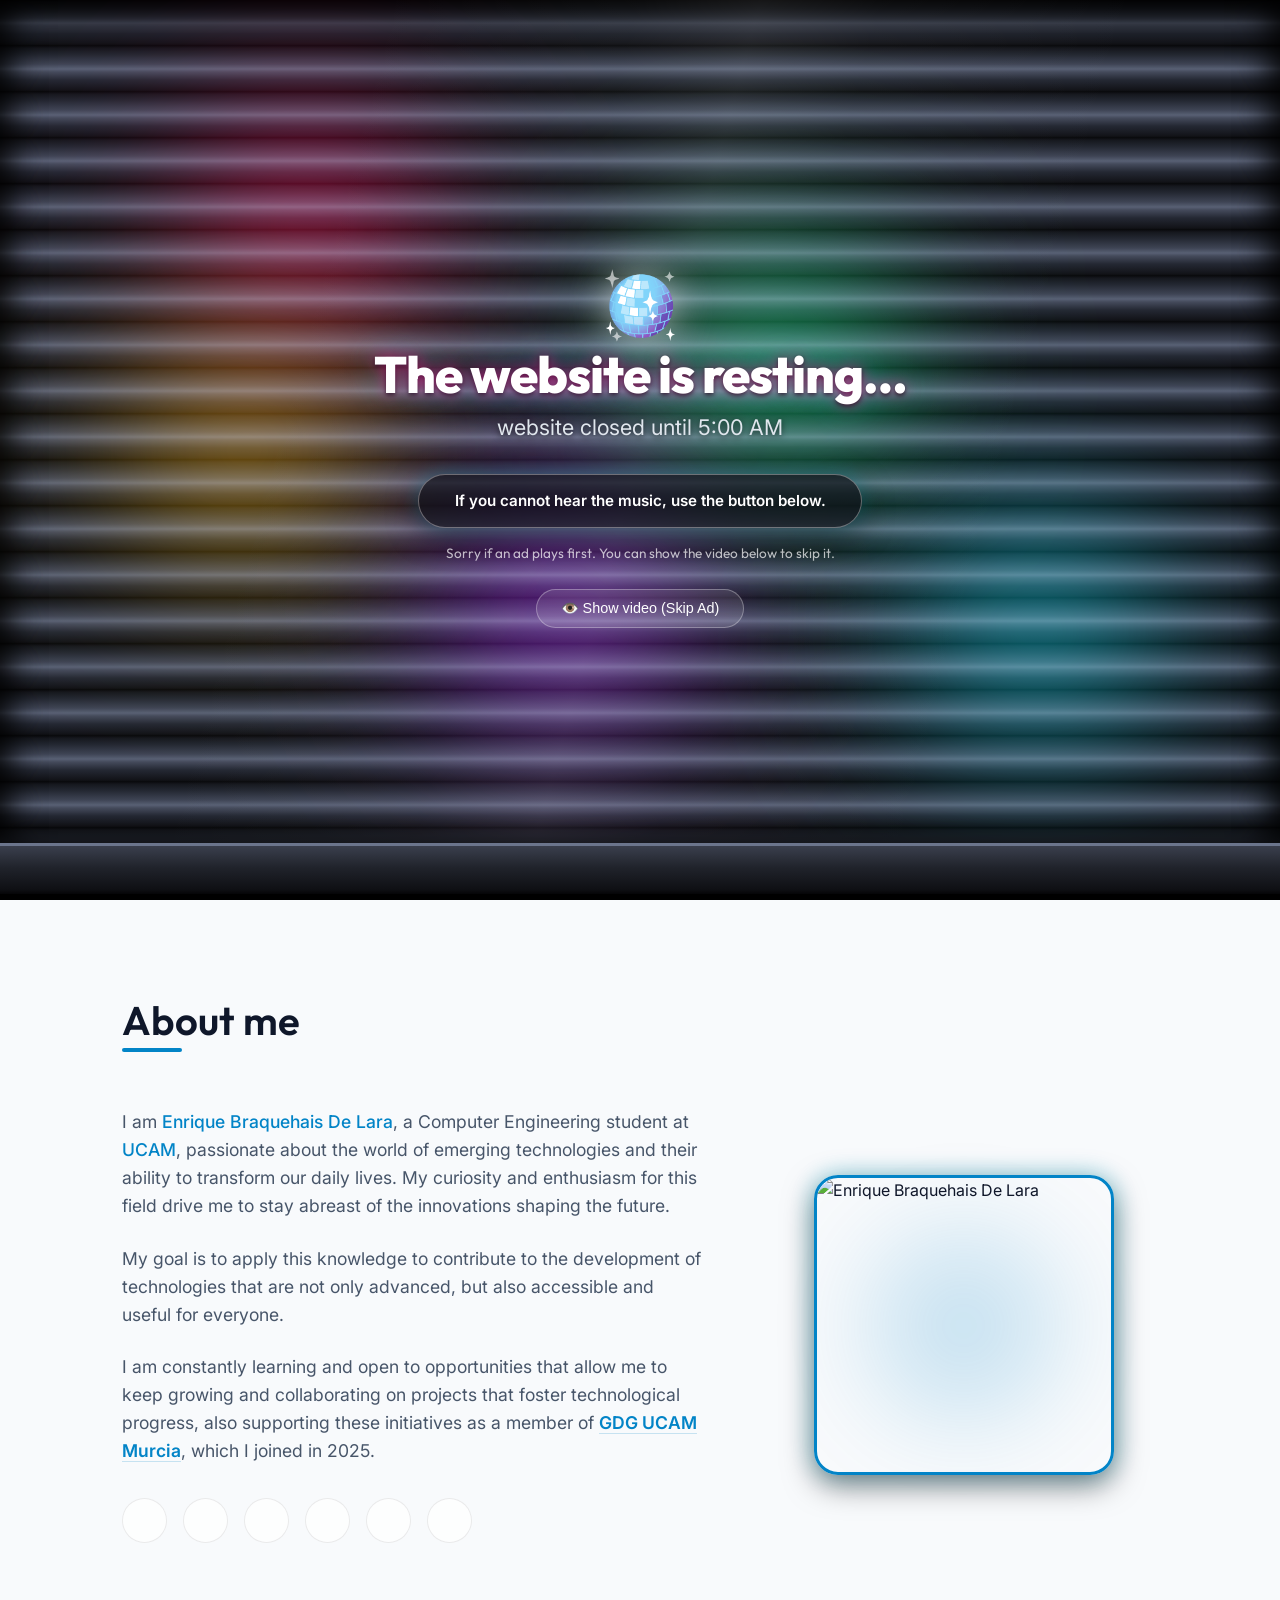
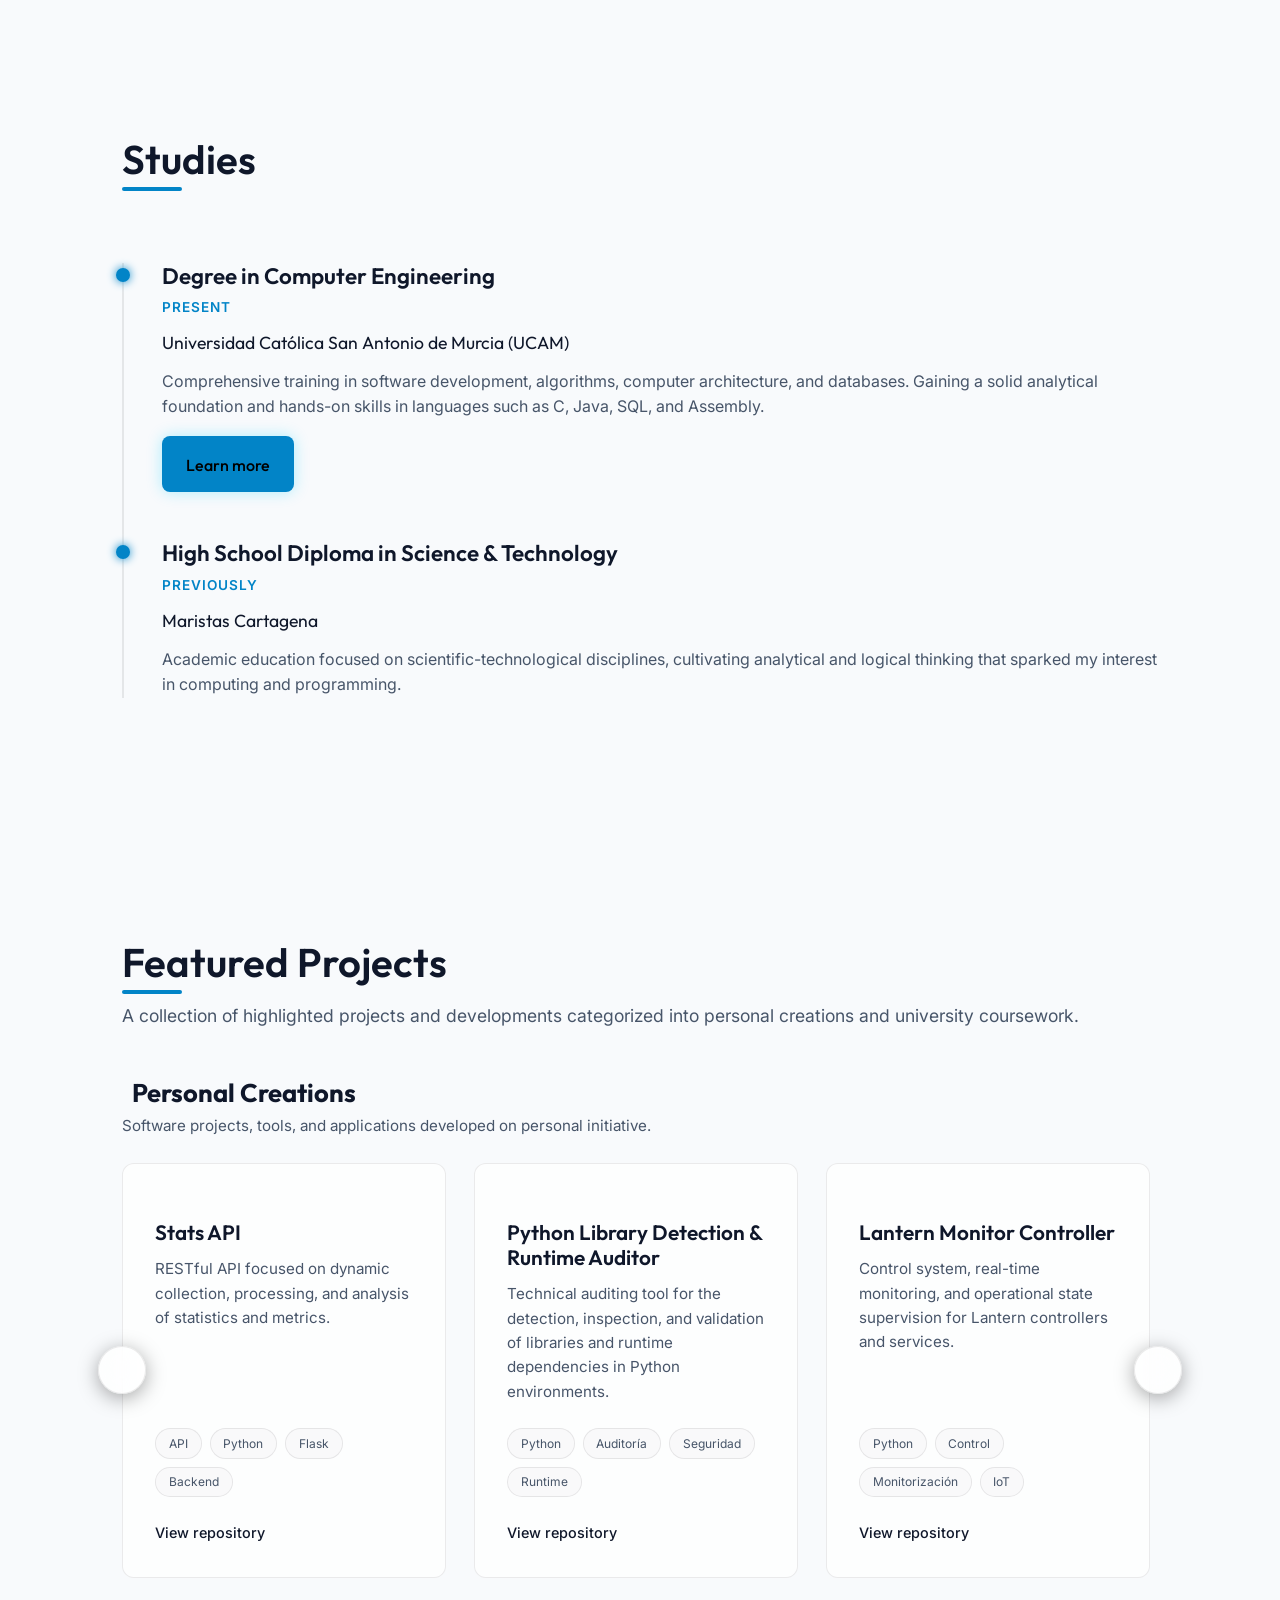
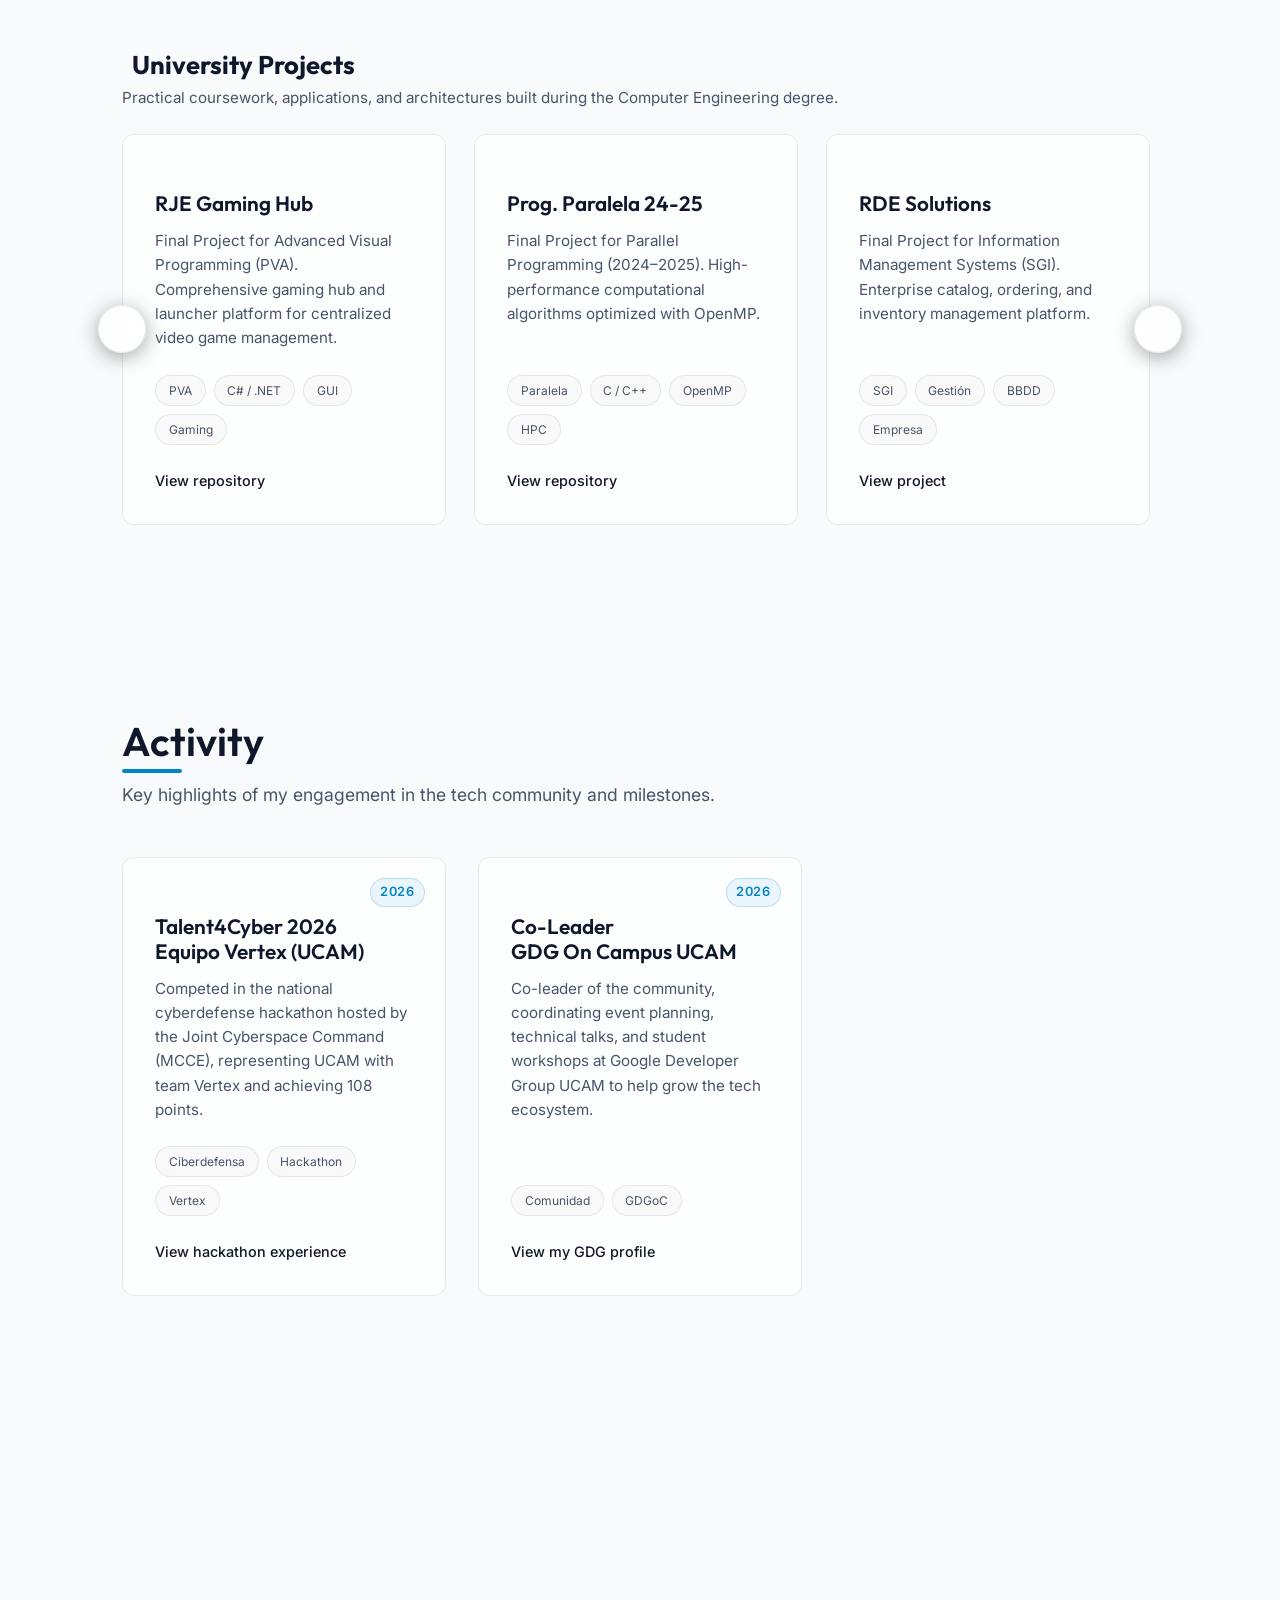
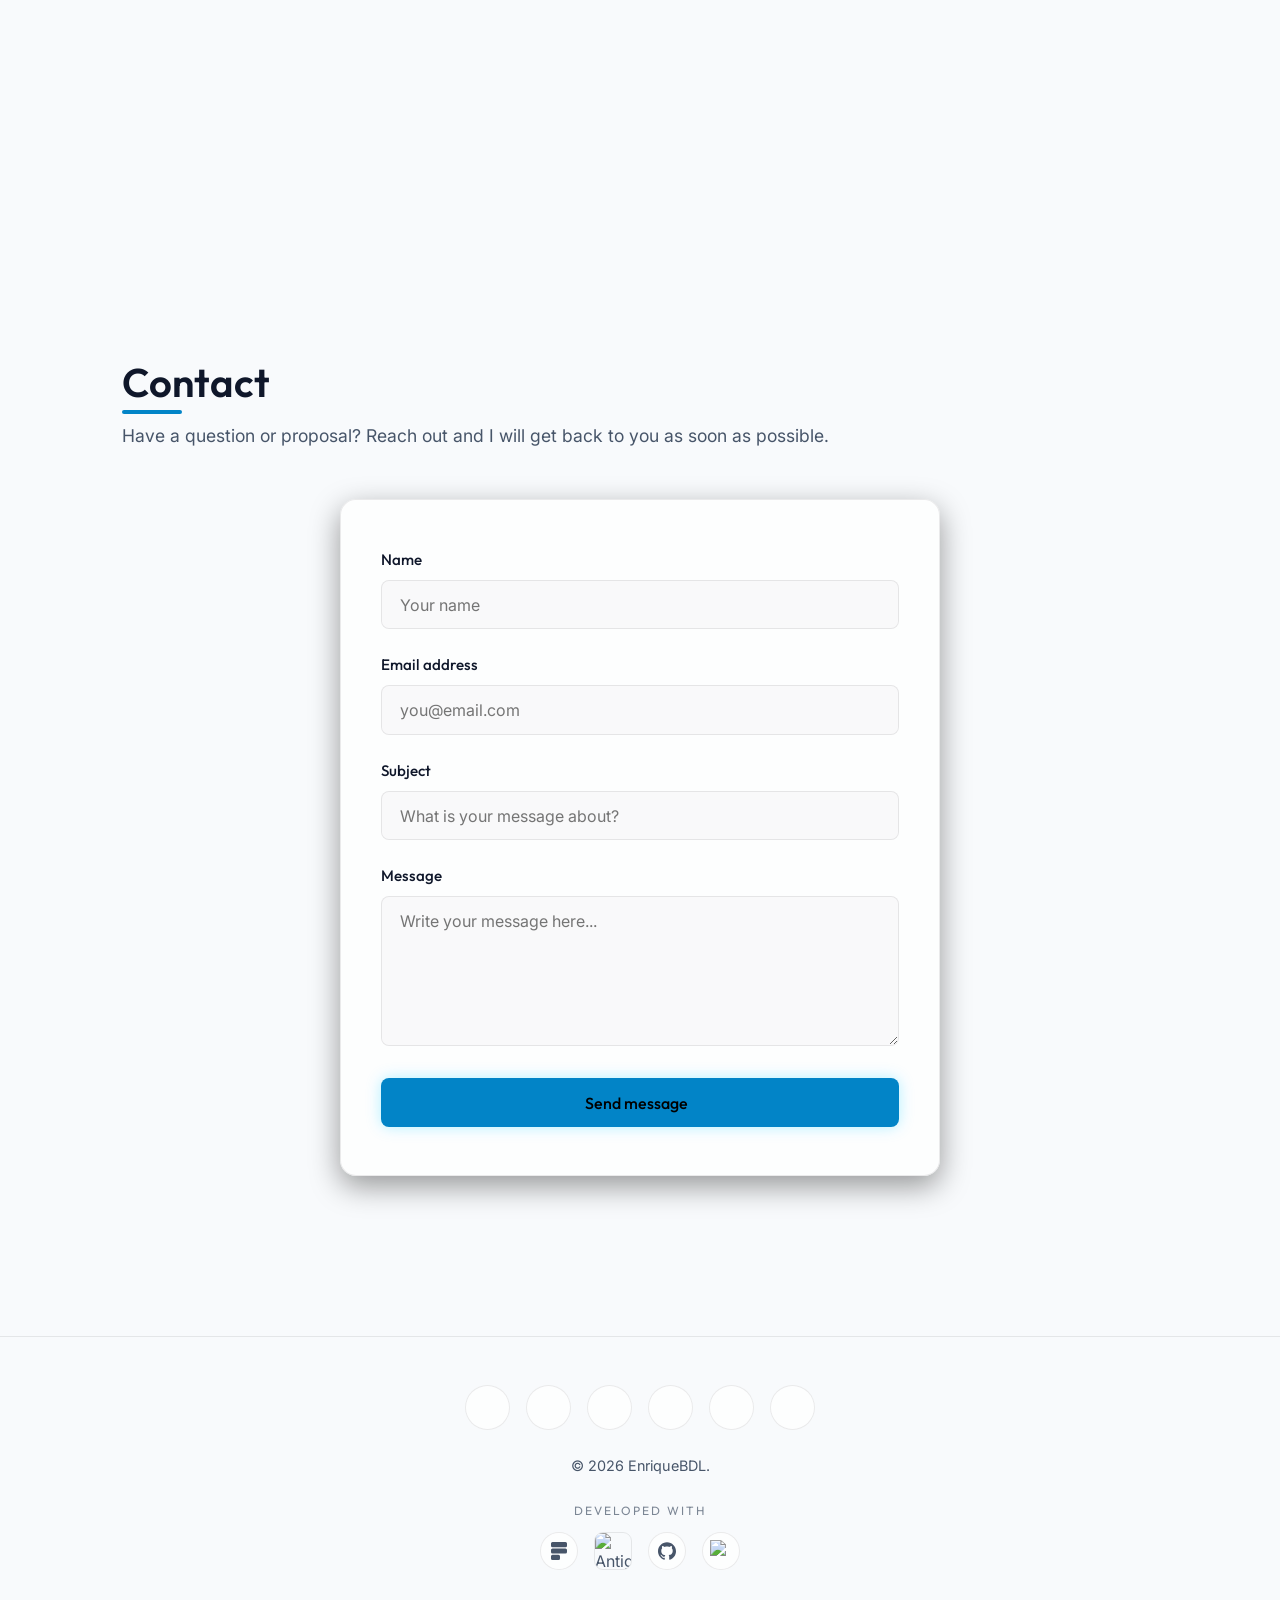
==== commit 16b63599: "cambios multiples" ====
--- a/index.html
+++ b/index.html
@@ -170,7 +170,7 @@
                             <time class="timeline-date" data-i18n="studies_current">Actualidad</time>
                             <h4>Universidad Católica San Antonio de Murcia (UCAM)</h4>
                             <p data-i18n="studies_degree_desc">Formación integral en desarrollo de software, algoritmos, arquitectura de computadores y bases de datos. Adquiriendo una sólida base analítica y habilidades prácticas en diversos lenguajes como C, Java, SQL y Ensamblador.</p>
-                            <a href="Estructura/universidad.html" class="btn btn-primary timeline-cta-btn"><span data-i18n="studies_learn_more">Saber más</span> <i class="ph ph-arrow-right"></i></a>
+                            <a href="Estructura/universidad/" class="btn btn-primary timeline-cta-btn"><span data-i18n="studies_learn_more">Saber más</span> <i class="ph ph-arrow-right"></i></a>
                         </section>
                     </article>
 
@@ -407,7 +407,7 @@
                         <aside class="project-tags">
                             <span>Ciberdefensa</span><span>Hackathon</span><span>Vertex</span>
                         </aside>
-                        <a href="Estructura/hackaton2026.html" class="project-link"><span data-i18n="activity_t4c_link">Ver experiencia en el hackathon</span> <i class="ph ph-arrow-right"></i></a>
+                        <a href="Estructura/hackaton2026/" class="project-link"><span data-i18n="activity_t4c_link">Ver experiencia en el hackathon</span> <i class="ph ph-arrow-right"></i></a>
                     </article>
                     <article class="project-card">
                         <figure class="project-icon"><i class="ph ph-users-three"></i></figure>
@@ -417,7 +417,7 @@
                         <aside class="project-tags">
                             <span>Comunidad</span><span>GDGoC</span>
                         </aside>
-                        <a href="Estructura/gdg.html" class="project-link"><span data-i18n="activity_gdg_link">Ver mi perfil en el GDG</span> <i class="ph ph-arrow-right"></i></a>
+                        <a href="Estructura/gdg/" class="project-link"><span data-i18n="activity_gdg_link">Ver mi perfil en el GDG</span> <i class="ph ph-arrow-right"></i></a>
                     </article>
                 </section>
             </article>
